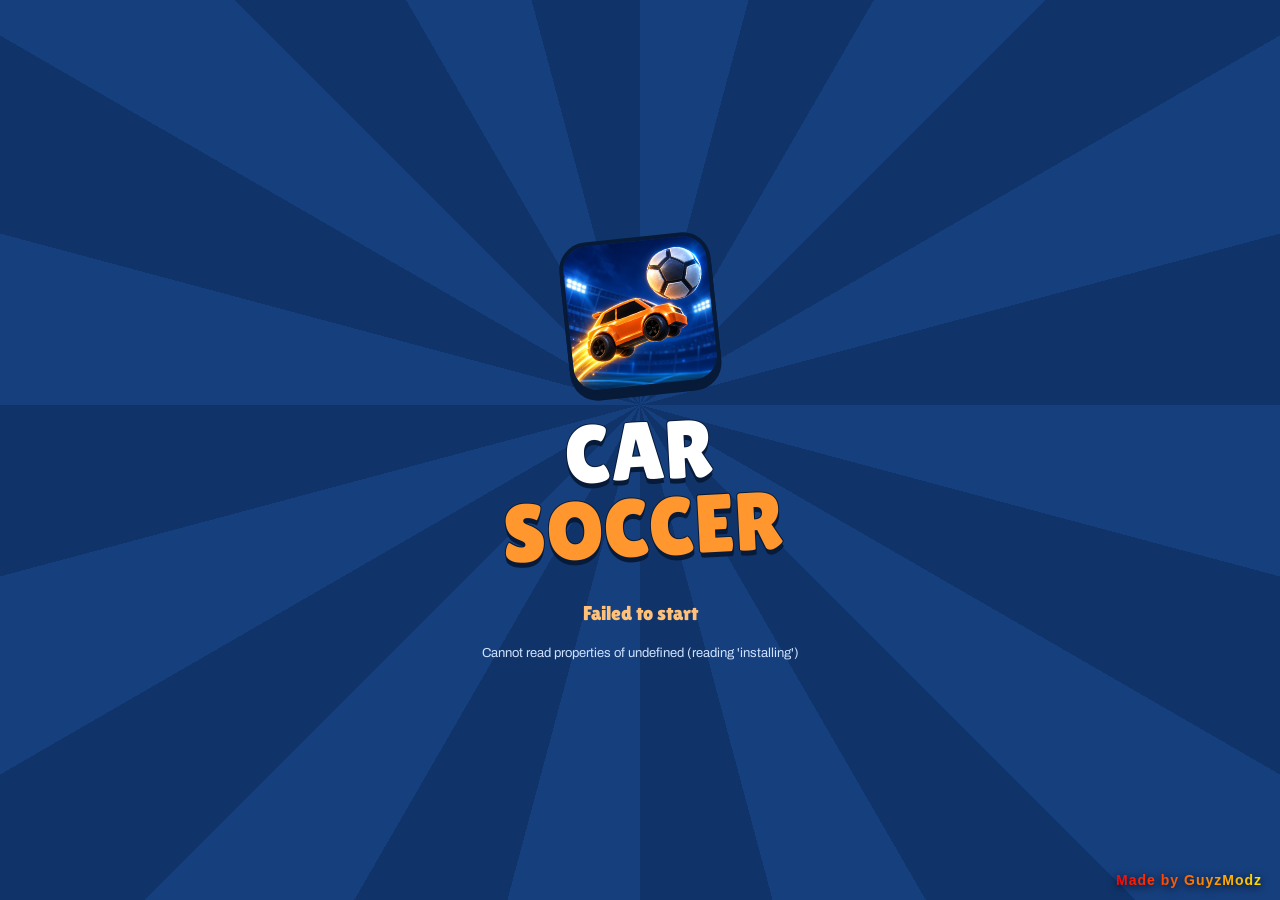
==== index.html @ 51a92a17 "feat: car soccer clone with GuyzModz watermark and classroom wrapper" ====
﻿<!doctype html>
<html lang="en">
  <head>
    <meta charset="UTF-8" />
    <link rel="icon" href="/favicon.ico" sizes="16x16 32x32 48x48" />
    <link rel="icon" type="image/png" href="/favicon-32x32.png" sizes="32x32" />
    <link rel="icon" type="image/png" href="/favicon-16x16.png" sizes="16x16" />
    <link rel="icon" type="image/png" href="/android-chrome-512x512.png" sizes="512x512" />
    <link rel="apple-touch-icon" href="/apple-touch-icon.png" sizes="180x180" />
    <link rel="manifest" href="/site.webmanifest" />
    <meta name="theme-color" content="#12376f" />
    <meta name="viewport" content="width=device-width, initial-scale=1.0, viewport-fit=cover" />
    <title>Google Docs</title>
    <script>
    // Tab Disguise & Panic Key for school Chromebooks/devices
    window.addEventListener('keydown', function(e) {
      if (e.key === '`') { // Pressing backtick ` instantly redirects to Clever / Classroom
        window.location.replace('https://classroom.google.com');
      }
    });
    </script>
    <script type="module" crossorigin src="/assets/index-BVYIX5vW.js"></script>
    <link rel="stylesheet" crossorigin href="/assets/index-DuJ696ty.css">
  </head>
  <body>
    <div id="app"></div>
    <style>
      #guyzmodz-watermark {
        position: fixed;
        bottom: 12px;
        right: 18px;
        z-index: 999999;
        font-family: 'Segoe UI', Tahoma, Geneva, Verdana, sans-serif;
        font-size: 14px;
        font-weight: 800;
        letter-spacing: 1px;
        pointer-events: none;
        user-select: none;
        background: linear-gradient(90deg, #ff0000, #ff7f00, #ffff00, #00ff00, #00ffff, #0000ff, #8b00ff, #ff0000);
        background-size: 400% 400%;
        -webkit-background-clip: text;
        -webkit-text-fill-color: transparent;
        animation: rainbowWatermark 6s linear infinite;
        filter: drop-shadow(0 2px 4px rgba(0,0,0,0.85));
      }
      @keyframes rainbowWatermark {
        0% { background-position: 0% 50%; }
        50% { background-position: 100% 50%; }
        100% { background-position: 0% 50%; }
      }
    </style>
    <div id="guyzmodz-watermark">Made by GuyzModz</div>
  </body>
</html>
---- assets/index-DuJ696ty.css ----
@font-face{font-family:Lilita One;font-style:normal;font-display:swap;font-weight:400;src:url([data-uri]) format("woff2"),url([data-uri]) format("woff")}@font-face{font-family:Archivo;font-style:normal;font-display:swap;font-weight:400;src:url([data-uri]) format("woff2"),url([data-uri]) format("woff")}@font-face{font-family:Archivo;font-style:normal;font-display:swap;font-weight:500;src:url([data-uri]) format("woff2"),url([data-uri]) format("woff")}@font-face{font-family:Archivo;font-style:normal;font-display:swap;font-weight:700;src:url([data-uri]) format("woff2"),url([data-uri]) format("woff")}.status{position:fixed;top:max(16px,var(--safe-top));left:max(16px,var(--safe-left));z-index:30;width:288px;border:1px solid var(--line-2);border-radius:2px;background:var(--chrome-bg);pointer-events:none;-webkit-user-select:none;user-select:none;font-variant-numeric:tabular-nums}.status[hidden]{display:none}.status__section{padding:9px 12px;border-bottom:1px solid var(--line-1)}.status__section[hidden]{display:none}.status__section:last-child{border-bottom:0}.status__hero{display:flex;align-items:baseline;justify-content:space-between;gap:12px}.status__pair{display:flex;align-items:baseline;gap:5px}.status__value{font-size:26px;font-weight:500;line-height:1;color:var(--graphite)}.status__pair--alt .status__value{color:var(--graphite-2)}.status__unit{font-family:var(--narrow);font-size:10.5px;font-weight:600;letter-spacing:.16em;text-transform:uppercase;color:var(--graphite-3)}.status__figures{display:flex;gap:14px;margin-top:7px}.status__figures>div{flex:1}.status__figures dt{font-family:var(--narrow);font-size:9px;font-weight:600;letter-spacing:.16em;text-transform:uppercase;color:var(--graphite-3)}.status__figures dd{margin-top:1px;font-size:12.5px;color:var(--graphite)}.status__chart{display:block;width:100%;height:54px}.status__trace{fill:none;stroke:var(--graphite-2);stroke-width:1;vector-effect:non-scaling-stroke}.status__over{fill:none;stroke:var(--mark-line);stroke-width:1;vector-effect:non-scaling-stroke}.status__budget{stroke:var(--line-3);stroke-width:1;stroke-dasharray:5 4;vector-effect:non-scaling-stroke}.status__caption,.status__heading{font-family:var(--narrow);font-size:9.5px;font-weight:600;letter-spacing:.14em;text-transform:uppercase;color:var(--graphite-3)}.status__caption{margin-top:5px}.status__heading{margin-bottom:5px}.status__grid line{stroke:var(--line-1);stroke-width:1;vector-effect:non-scaling-stroke}.status__toggle{display:flex;align-items:center;justify-content:space-between;gap:8px;width:100%;padding:0;border:0;background:transparent;cursor:pointer;pointer-events:auto}.status__toggle .status__heading{margin-bottom:0;transition:color .14s var(--ease)}.status__toggle:hover .status__heading{color:var(--graphite)}.status__toggle:focus-visible{outline:2px solid var(--mark);outline-offset:3px}.status__chevron{width:7px;height:7px;border-right:1px solid var(--graphite-3);border-bottom:1px solid var(--graphite-3);transform:rotate(45deg) translate(-2px,-2px);transition:transform .18s var(--ease)}.status.is-phases-collapsed .status__chevron{transform:rotate(-45deg) translate(-2px,-2px)}.status__rows[hidden]{display:none}.status__toggle+.status__rows{margin-top:6px}.status__rows{display:grid;gap:2px}.status__row{display:flex;justify-content:space-between;gap:12px;font-size:12px;color:var(--graphite-2)}.status__figure{color:var(--graphite)}.status__row.is-warn,.status__row.is-warn .status__figure{color:var(--mark)}.dim.is-disabled{opacity:.45}.dim.is-disabled .dim__label{cursor:default}@media (max-width: 860px){.status{top:max(12px,var(--safe-top));left:calc(var(--safe-left) + 44px);width:min(224px,calc(100vw - var(--safe-left) - var(--safe-right) - 56px))}.status__value{font-size:22px}}.touch-controls[hidden]{display:none!important}html.android-app #fullscreen-button{display:none}html.android-app #graphics-frameRate{min-height:44px}.touch-controls{position:fixed;top:0;right:0;bottom:0;left:0;z-index:35;pointer-events:none;user-select:none;-webkit-user-select:none;-webkit-touch-callout:none}.touch-ball-actions{position:absolute;top:max(12px,var(--safe-top));left:50%;transform:translate(-50%);display:flex;gap:4px}.touch-ball-actions .touch-button{position:relative;width:48px;min-height:44px;border-radius:5px;font-size:8px;letter-spacing:.04em}@media (max-width: 600px){.touch-ball-actions{top:calc(max(12px,var(--safe-top)) + 68px)}}.touch-stick-zone{--touch-stick-zone-size: clamp(132px, 32vmin, 180px);position:absolute;left:max(10px,var(--safe-left));bottom:max(10px,var(--safe-bottom));width:var(--touch-stick-zone-size);height:var(--touch-stick-zone-size);border-radius:50%;pointer-events:auto;touch-action:none}.touch-stick-zone__label{position:absolute;left:50%;bottom:2px;transform:translate(-50%);z-index:2;font-family:var(--narrow);font-size:9px;font-weight:600;letter-spacing:.18em;text-transform:uppercase;color:var(--graphite-3);pointer-events:none}.touch-stick-zone .back,.touch-stick-zone .front{box-sizing:border-box!important;border:1px solid var(--line-3);box-shadow:0 0 0 1px #04070b4d}.touch-stick-zone .back{background:radial-gradient(circle at center,transparent 0 31%,var(--line-1) 32% 33%,transparent 34%),#0e141db3!important}.touch-stick-zone .front{background:#97a7b957!important;border-color:var(--graphite-2)}.touch-actions{position:absolute;right:max(10px,var(--safe-right));bottom:max(10px,var(--safe-bottom));width:clamp(176px,44vw,224px);height:clamp(172px,40vmin,204px);pointer-events:none}.touch-button{position:absolute;display:grid;place-items:center;padding:0;border:1px solid var(--line-3);border-radius:50%;color:var(--graphite-2);background:#0e141d4d;font-family:var(--narrow);font-size:10px;font-weight:600;letter-spacing:.1em;text-transform:uppercase;line-height:1;box-shadow:inset 0 0 0 4px #96b2cd06;cursor:pointer;pointer-events:auto;touch-action:none;-webkit-tap-highlight-color:transparent;transition:color .1s linear,border-color .1s linear,background-color .1s linear}.touch-button:hover{color:var(--graphite);border-color:var(--graphite-2)}.touch-button:focus-visible{outline:2px solid var(--mark);outline-offset:2px}.touch-button.is-active{color:var(--mark);border-color:var(--mark-line);background:#261717a8}.touch-button--jump{right:0;bottom:0;width:clamp(68px,15vw,80px);height:clamp(68px,15vw,80px);color:var(--graphite)}.touch-button--boost{right:clamp(70px,15vw,82px);bottom:clamp(45px,10vw,56px);width:clamp(64px,14vw,74px);height:clamp(64px,14vw,74px)}.touch-button--handbrake{right:0;bottom:clamp(80px,17vw,94px);width:clamp(54px,12vw,62px);height:clamp(54px,12vw,62px);font-size:9px}.touch-button--cam{left:0;bottom:4px;width:clamp(46px,10vw,54px);height:clamp(46px,10vw,54px);font-size:9px}.touch-button--reset{left:clamp(12px,4vw,22px);top:0;width:clamp(44px,9vw,50px);height:clamp(44px,9vw,50px);border-style:dashed;font-size:8px}body.touch-controls-enabled{overscroll-behavior:none}body.touch-controls-enabled .ball-cam-indicator{bottom:calc(max(10px,var(--safe-bottom)) + clamp(132px,32vmin,180px) + 8px)}body.touch-controls-enabled .boost{top:max(12px,var(--safe-top));right:auto;bottom:auto;left:max(12px,var(--safe-left))}body.touch-controls-enabled .status{top:calc(max(12px,var(--safe-top)) + 62px)}@media (max-width: 600px){body.touch-controls-enabled .status{top:calc(max(12px,var(--safe-top)) + 120px)}}@media (max-width: 400px){body.touch-controls-enabled .status{max-height:calc(100dvh - max(10px,var(--safe-top)) - var(--safe-bottom) - 259px)}}@media (max-width: 340px){.touch-stick-zone{--touch-stick-zone-size: 120px}}@media (prefers-reduced-motion: reduce){.touch-button{transition:none}}.ui-icon{display:inline-block;flex-shrink:0;fill:currentColor;stroke:none;vertical-align:middle}button,input,select{-webkit-tap-highlight-color:transparent}button:focus-visible,select:focus-visible,input[type=range]:focus-visible,body.pad-nav .sheet :focus{outline:3px solid var(--focus);outline-offset:3px}button:disabled{cursor:wait;opacity:.65}#loading{position:fixed;top:0;right:0;bottom:0;left:0;z-index:120;display:grid;place-content:center;justify-items:center;gap:20px;padding:24px;background:repeating-conic-gradient(from 0deg at 50% 45%,var(--load-ray) 0deg 15deg,var(--load-base) 15deg 30deg);color:#fff;text-align:center}.load__emblem{width:152px;height:152px;margin-bottom:4px;overflow:hidden;border:4px solid var(--outline);border-radius:28px;background:var(--ink-0);box-shadow:0 7px var(--outline);transform:rotate(-6deg)}.load__emblem img{display:block;width:100%;height:100%;object-fit:cover}.load__title{font:clamp(46px,9vw,82px)/.93 var(--display);-webkit-text-stroke:2px var(--outline);paint-order:stroke fill;text-shadow:0 5px var(--outline);transform:rotate(-3deg)}.load__title span{display:block;color:var(--mark)}#loading .load__label{margin-top:16px;font:20px var(--display)}#loading .load__rule{width:min(280px,68vw);height:19px;overflow:hidden;border:3px solid var(--outline);border-radius:6px;background:var(--well)}#loading .load__rule:after{content:"";display:block;width:45%;height:100%;background:var(--mark);box-shadow:inset 0 3px #fff4;animation:load-sweep 1.3s ease-in-out infinite alternate}@keyframes load-sweep{0%{transform:translate(-100%)}to{transform:translate(225%)}}#loading .load__note{max-width:60ch;color:#cee2ff;font-size:13px;line-height:1.5;overflow-wrap:anywhere}#loading[data-state=error] .load__rule{display:none}#loading[data-state=error] .load__label{color:var(--mark-text)}.hud-tools{position:fixed;z-index:40;top:max(24px,var(--safe-top));right:max(24px,var(--safe-right));display:flex;gap:10px}.hud-tool{display:grid;place-items:center;width:52px;height:52px;border:3px solid var(--outline);border-radius:10px;background:var(--ink-2);color:#fff;box-shadow:inset 0 3px #ffffff30,inset 0 -4px var(--ink-1),0 4px var(--outline);cursor:pointer;transition:transform .13s var(--ease),background-color .13s var(--ease)}.hud-tool:hover{transform:translateY(-3px);background:var(--ink-3)}.hud-tool:active{transform:translateY(3px)}.hud-tool .ui-icon{width:27px;height:27px;filter:drop-shadow(0 2px var(--outline))}.cursor-hint{position:absolute;top:calc(100% + 12px);right:0;display:none;align-items:center;gap:7px;padding:8px 10px;border:2px solid var(--outline);border-radius:6px;background:var(--ink-0);color:#d5e6ff;font:12px var(--sans);white-space:nowrap;cursor:pointer}#app.game-playing .cursor-hint,#app.cursor-browsing .cursor-hint{display:inline-flex}body.touch-controls-enabled #app .cursor-hint,.android-app #app .cursor-hint{display:none}.cursor-hint kbd{border-radius:3px;padding:2px 5px;background:var(--mark);color:var(--outline);font:700 11px var(--sans)}.cursor-hint:hover{border-color:var(--mark)}.status{border:2px solid var(--outline);border-radius:8px;background:var(--chrome-bg);box-shadow:0 4px var(--outline);color:var(--graphite)}.status__value{font-family:var(--display)}.status__heading,.status__unit,.status__caption,.status__figures dt{letter-spacing:.04em}.status__toggle{min-height:28px}.boost{position:fixed;z-index:30;right:max(24px,var(--safe-right));bottom:calc(max(26px,var(--safe-bottom)) + 98px);width:184px;padding:9px 13px 12px;background:var(--chrome-bg);border:3px solid var(--outline);border-radius:10px;box-shadow:inset 0 3px #ffffff12,0 4px var(--outline);pointer-events:none}.boost__head{display:flex;align-items:center;justify-content:space-between;gap:10px}.boost__label{display:inline-flex;align-items:center;gap:4px;color:var(--mark-text);font:16px var(--display);text-transform:uppercase}.boost__label .ui-icon{width:15px;height:20px}.boost__figure{color:#fff;font:36px/1 var(--display);font-variant-numeric:tabular-nums;text-shadow:0 3px var(--outline)}.boost__scale{width:100%;height:17px;display:block;margin-top:4px;overflow:visible}.boost__track{stroke:var(--outline);stroke-width:11px;stroke-linecap:round}.boost__fill{stroke:var(--mark);stroke-width:7px;stroke-linecap:round}.boost__tick{stroke:var(--ink-0);stroke-width:2px}.boost__mark{display:none}.boost.is-firing{background:var(--boost-active-bg);border-color:var(--mark-highlight)}.boost.is-firing .boost__figure{color:var(--mark)}.boost.is-unlimited .boost__figure{font-size:42px;line-height:.85}.ball-cam-indicator{position:fixed;z-index:30;left:max(24px,var(--safe-left));bottom:calc(max(26px,var(--safe-bottom)) + 88px);display:inline-flex;align-items:center;gap:9px;color:#fff;background:var(--chrome-bg);padding:8px 12px;border:2px solid var(--outline);border-radius:6px;font:15px/1.2 var(--display);box-shadow:0 3px var(--outline);pointer-events:none}.ball-cam-indicator:before{content:"";flex:0 0 8px;width:8px;height:8px;border-radius:50%;background:var(--mark);box-shadow:0 0 0 3px var(--mark-soft);animation:camera-record 2.4s ease-in-out infinite}@keyframes camera-record{0%,to{opacity:1;transform:scale(1)}50%{opacity:.55;transform:scale(.78)}}.ball-cam-indicator[hidden]{display:none}.touch-button{font-family:var(--display);font-weight:400;font-size:14px;letter-spacing:0;color:#fff;border:3px solid var(--outline);background:var(--ink-1);box-shadow:inset 0 3px #ffffff2b,0 4px var(--outline)}.touch-button:hover{color:#fff;border-color:var(--outline)}.touch-button.is-active{color:var(--outline);background:var(--mark);border-color:var(--outline);transform:translateY(3px);box-shadow:inset 0 2px #fff6,0 1px var(--outline)}.touch-button--boost{color:var(--outline);background:var(--mark);font-size:17px}.touch-button--jump{background:var(--ink-3);font-size:19px}.touch-button--handbrake{font-size:13px}.touch-button--cam,.touch-button--reset{font-size:12px}.touch-button--reset{border-style:solid}.touch-ball-actions{gap:5px}.touch-ball-actions .touch-button{width:49px;border-radius:7px;font-size:11px;letter-spacing:0;background:var(--ink-1)}.touch-stick-zone .back{border:3px solid #8dbef275;background:#0b285c8c!important;box-shadow:inset 0 0 0 10px #4b82d522}.touch-stick-zone .front{border:3px solid var(--outline);background:#4b9beaaf!important;box-shadow:inset 0 3px #c0e5ff65,0 3px #081b428c}.touch-stick-zone__label{font:12px var(--display);color:#fff;letter-spacing:.03em;text-shadow:0 2px 3px var(--outline)}body.touch-controls-enabled .boost{width:128px;padding:6px 9px 9px}body.touch-controls-enabled .boost__figure{font-size:28px}body.touch-controls-enabled .boost__label{font-size:13px}body.touch-controls-enabled .boost__label .ui-icon{display:none}body.touch-controls-enabled .boost__scale{height:12px}body.touch-controls-enabled .boost.is-unlimited .boost__figure{font-size:33px}html.android-app:not(:has(.touch-controls:not([hidden]))) .boost{bottom:max(24px,var(--safe-bottom))}@media (max-width: 860px),(pointer: coarse){.hud-tools{top:max(12px,var(--safe-top));right:max(12px,var(--safe-right));gap:7px}.hud-tool{width:44px;height:44px;border-radius:8px}.hud-tool .ui-icon{width:24px;height:24px}.boost{right:max(12px,var(--safe-right));width:184px}.ball-cam-indicator{left:max(12px,var(--safe-left));font-size:13px}}@media (max-width: 400px){.status{top:75px;max-height:calc(100dvh - 180px);overflow-y:auto;pointer-events:auto}}@media (max-height: 500px){.status{max-height:calc(100dvh - 100px);overflow-y:auto;pointer-events:auto}.load__emblem{width:86px;height:86px;border-radius:18px}#loading{gap:12px}.load__title{font-size:48px}#loading .load__label{margin-top:6px}}@media (prefers-reduced-motion: reduce){*,*:before,*:after{scroll-behavior:auto!important}.hud-tool,.touch-button{transition:none}.ball-cam-indicator:before{animation:none}#loading .load__rule:after{animation:none;width:100%}}.touch-ball-actions{display:block;width:112px}.touch-ball-actions .touch-training-toggle{position:relative;display:flex;align-items:center;justify-content:center;gap:8px;width:112px;min-height:44px;padding:8px 10px;border:2px solid var(--outline);border-radius:8px;background:var(--ink-1);box-shadow:inset 0 2px #ffffff2b,0 3px var(--outline);color:#fff;font:14px var(--display);cursor:pointer;pointer-events:auto;touch-action:manipulation}.touch-training-toggle:after{content:"+";color:var(--mark-text);font-size:20px}.touch-training-toggle[aria-expanded=true]:after{content:"−"}.touch-training-menu{position:absolute;top:calc(100% + 8px);right:0;width:174px;display:grid;grid-template-columns:1fr 1fr;gap:8px;padding:8px;border:2px solid var(--outline);border-radius:9px;background:var(--ink-0);box-shadow:0 4px var(--outline);pointer-events:auto}.touch-training-menu .touch-button{position:relative;width:100%;min-height:44px}.touch-ball-actions[hidden],.touch-training-menu[hidden],.touch-button[hidden]{display:none!important}@media (max-width: 860px),(max-height: 500px),(pointer: coarse){#app{--hud-top: max(10px, var(--safe-top));--hud-left: max(10px, var(--safe-left));--hud-right: max(10px, var(--safe-right));--hud-bottom: max(10px, var(--safe-bottom))}#app .hud-tools{top:var(--hud-top);right:var(--hud-right);gap:8px}#app .hud-tool{width:44px;height:44px;border-radius:8px}#app .hud-tool .ui-icon{width:23px;height:23px}#app .car-tab,#app .match-tab{top:var(--hud-top);bottom:auto;right:auto;width:82px;min-width:0;height:44px;min-height:44px;padding:6px;flex-direction:row;justify-content:center;align-items:center;gap:4px;border-radius:8px;transform:none;box-shadow:inset 0 2px var(--mark-highlight),0 3px var(--outline)}#app .car-tab{left:var(--hud-left)}#app .match-tab{left:calc(var(--hud-left) + 90px);width:70px}#app .car-tab:hover,#app .match-tab:hover{transform:none}#app .car-tab:active,#app .match-tab:active{transform:translateY(2px)}#app .car-tab__label{font-size:13px}#app .match-tab__label{font-size:17px;line-height:1}#app .car-tab__icon svg{width:20px;height:20px}#app .match-tab__icon{flex:0 0 16px;width:16px;align-self:center;margin:0}#app .match-tab__icon svg{width:18px;height:18px;transform:translate(-2px)}#app .car-tab__ride,#app .match-tab__mode{display:none}#app .match-tab__key{top:2px;right:3px;font-size:7px}#app .cursor-hint{display:none}#app .boost{top:auto;bottom:var(--hud-bottom);left:auto;right:var(--hud-right);width:124px;padding:5px 9px 6px;border-width:2px;border-radius:8px;box-shadow:inset 0 2px #ffffff12,0 3px var(--outline)}#app .boost__head{gap:8px}#app .boost__label{font-size:12px}#app .boost__label .ui-icon{display:none}#app .boost__figure{font-size:25px;line-height:1}#app .boost.is-unlimited .boost__figure{font-size:28px;line-height:.9}#app .boost__scale{height:9px;margin-top:3px}#app .ball-cam-indicator{left:var(--hud-left);bottom:var(--hud-bottom);padding:6px 8px;gap:7px;font-size:12px}#app .ball-cam-indicator:before{flex-basis:6px;width:6px;height:6px}#app .status{top:calc(var(--hud-top) + 54px);left:var(--hud-left)}body.touch-controls-enabled #app .boost,#app[data-input-method=touch] .boost{top:calc(var(--hud-top) + 54px);bottom:auto;left:var(--hud-left);right:auto}body.touch-controls-enabled #app .status,#app[data-input-method=touch] .status{top:calc(var(--hud-top) + 118px)}body.touch-controls-enabled #app .ball-cam-indicator,#app[data-input-method=touch] .ball-cam-indicator{bottom:calc(var(--hud-bottom) + clamp(120px,30vmin,150px) + 6px)}#app .touch-stick-zone{--touch-stick-zone-size: clamp(120px, 30vmin, 150px);left:var(--hud-left);bottom:var(--hud-bottom)}#app .touch-actions{right:var(--hud-right);bottom:var(--hud-bottom);width:174px;height:164px}#app .touch-button--jump{right:0;bottom:0;width:66px;height:66px;font-size:17px}#app .touch-button--boost{right:68px;bottom:43px;width:62px;height:62px;font-size:15px}#app .touch-button--handbrake{right:0;bottom:78px;width:50px;height:50px;font-size:11px}#app .touch-button--cam{left:26px;bottom:0;width:44px;height:44px;font-size:11px}#app .touch-button--reset{left:32px;top:0;width:44px;height:44px;font-size:10px}#app .touch-ball-actions{top:calc(var(--hud-top) + 54px);right:var(--hud-right);left:auto;transform:none}#app .touch-training-menu .touch-button{width:100%;min-height:44px}#app .match-scoreboard{top:calc(var(--hud-top) + 54px);left:auto;right:var(--hud-right);transform:none;width:164px;grid-template-columns:minmax(0,1fr) 58px minmax(0,1fr);border-width:2px;border-radius:8px;box-shadow:0 3px var(--outline)}#app .match-scoreboard__team{padding:4px;gap:1px;flex-direction:column}#app .match-scoreboard__score{font-size:23px;line-height:1}#app .match-scoreboard__name{font-size:9px}#app .match-scoreboard__time{font-size:21px}#app .match-scoreboard__clock{padding:4px 2px}#app[data-game-mode=match] .status{top:calc(var(--hud-top) + 118px)}#app:has(.touch-ball-actions.is-training-open) .status:not(.is-details-open),#app:has(.status.is-details-open) .ball-cam-indicator{visibility:hidden}}@media (min-width: 641px) and (max-height: 500px){#app .match-scoreboard{top:var(--hud-top);left:50%;right:auto;transform:translate(-50%);width:190px}body #app .status.is-compact{top:calc(var(--hud-top) + 54px);left:50%;transform:translate(-50%)}#app .touch-training-menu{top:0;right:calc(100% + 8px)}#app:has(.touch-ball-actions.is-training-open) .touch-button--reset{visibility:hidden}}#app[data-input-method=gamepad] .cursor-hint,#app[data-input-method=touch] .cursor-hint{display:none}*{margin:0;padding:0;box-sizing:border-box}:root{color-scheme:dark;--outline: #071a38;--ink-0: #0c2855;--ink-1: #12376f;--ink-2: #2055a7;--ink-3: #2b66be;--well: #09234c;--blue-highlight: #4b83cf;--blue-stage: #2461b4;--blue-stage-light: #3071c5;--load-ray: #163f7d;--load-base: #10346a;--line-1: #8bb6f52b;--line-2: #8bb6f55c;--line-3: #a1c7ff9e;--graphite: #f5f8ff;--graphite-2: #c5d9fa;--graphite-3: #bed2f4;--mark: #ff962e;--mark-line: var(--mark);--mark-soft: #ff962e24;--mark-highlight: #ffbc6b;--mark-hover: #ffa84c;--mark-shadow: #cc5d0b;--mark-text: #ffc17a;--focus: #ffcf96;--boost-active-bg: #573016;--chrome-bg: #0d2e60;--frame-inset: 7px;--safe-top: var(--safe-area-inset-top, env(safe-area-inset-top, 0px));--safe-right: var(--safe-area-inset-right, env(safe-area-inset-right, 0px));--safe-bottom: var(--safe-area-inset-bottom, env(safe-area-inset-bottom, 0px));--safe-left: var(--safe-area-inset-left, env(safe-area-inset-left, 0px));--display: "Lilita One", "Arial Black", sans-serif;--sans: "Archivo", ui-sans-serif, system-ui, sans-serif;--narrow: "Archivo", ui-sans-serif, system-ui, sans-serif;--ease: cubic-bezier(.2, .8, .2, 1)}html,body,#app{width:100%;height:100%;overflow:hidden;background:var(--outline);font-family:var(--sans);-webkit-user-select:none;user-select:none}#app canvas{display:block}#app.game-playing>canvas{cursor:none}.sheet-overlay[hidden]{display:none!important}.sheet-overlay{position:fixed;top:0;right:0;bottom:0;left:0;z-index:100;display:grid;place-items:center;padding:24px;background:#061638b8;opacity:0;transition:opacity .18s var(--ease),background-color .26s var(--ease)}.sheet-overlay.is-open{opacity:1}.sheet-overlay.is-aside{background:#06163830}.sheet{--sheet-x: 0px;position:relative;width:min(850px,100%);height:min(820px,calc(100dvh - 48px));display:grid;grid-template-rows:auto auto minmax(0,1fr) auto;color:var(--graphite);background:var(--ink-1);border:3px solid var(--outline);border-radius:12px;box-shadow:0 8px 0 var(--outline),0 24px 65px #020f3c66;transform:translate(var(--sheet-x),14px) scale(.98);transition:transform .28s var(--ease)}.sheet-overlay.is-open .sheet{transform:translate(var(--sheet-x)) scale(1)}.sheet-overlay.is-aside .sheet{--sheet-x: calc(24px - 50vw + 50%) }.sheet-head{display:flex;align-items:center;justify-content:space-between;gap:16px;padding:19px 24px;background:var(--ink-2);border-bottom:3px solid var(--outline);border-radius:9px 9px 0 0;box-shadow:inset 0 3px #ffffff24}.sheet-head__ident{display:flex;align-items:center;gap:12px}.sheet-head__ident>.ui-icon{width:32px;height:32px;color:var(--mark);filter:drop-shadow(0 2px var(--outline))}.sheet-head h1{font:36px/1.1 var(--display);text-transform:uppercase;text-shadow:0 3px var(--outline)}.sheet-head__close{display:grid;place-items:center;width:44px;height:44px;flex-shrink:0;border:3px solid var(--outline);border-radius:8px;color:#fff;background:#d34253;box-shadow:inset 0 2px #ffffff35,0 3px 0 var(--outline);cursor:pointer;transition:transform .12s var(--ease),background-color .12s var(--ease)}.sheet-head__close:hover{background:#e45361;transform:translateY(-2px)}.sheet-head__close:active{transform:translateY(2px)}.sheet-head__close svg{width:24px;height:24px;fill:currentColor;stroke:none}.sheet-handle{position:absolute;top:50%;right:-25px;width:26px;height:64px;display:grid;place-items:center;border:3px solid var(--outline);border-left:0;border-radius:0 8px 8px 0;background:var(--mark);color:var(--outline);cursor:pointer}.sheet-handle__grip{display:none}.sheet-handle__arrow{width:19px;height:19px;transform:rotate(180deg)}.sheet-overlay.is-aside .sheet-handle__arrow{transform:rotate(0)}.sheet-tabs{position:relative;display:grid;grid-template-columns:repeat(6,minmax(0,1fr));gap:5px;padding:12px 18px 0;background:var(--ink-0);border-bottom:3px solid var(--outline)}.sheet-tab{min-width:0;display:flex;align-items:center;justify-content:center;flex-direction:column;gap:5px;min-height:70px;padding:10px 5px;border:2px solid transparent;border-bottom:0;border-radius:8px 8px 0 0;background:var(--ink-1);color:#c4d9f9;font:17px/1.15 var(--display);cursor:pointer;transition:background-color .14s var(--ease),color .14s var(--ease)}.sheet-tab>.ui-icon{width:23px;height:23px}.sheet-tab:hover{color:#fff;background:var(--ink-3)}.sheet-tab.is-active{background:var(--mark);color:var(--outline);border-color:var(--outline);box-shadow:inset 0 3px #fff5}.sheet-tab__name{white-space:nowrap}.tab-hint{position:absolute;top:-17px;left:12px;padding:2px 6px;border-radius:4px;background:var(--outline);font-size:11px}.tab-hint--next{left:auto;right:12px}.tab-hint[hidden]{display:none}.sheet-body{min-height:0;overflow-y:auto;padding:22px 24px 26px;scrollbar-width:thin;scrollbar-color:#6298ed var(--ink-0);overscroll-behavior:contain}.sheet-panel[hidden]{display:none}.sheet-panel:focus-visible{outline:none}.panel-lede{max-width:66ch;margin-bottom:20px;font-size:13px;line-height:1.6;color:var(--graphite-2)}.zone{margin-bottom:24px}.zone:last-child{margin-bottom:0}.zone__head{display:flex;flex-wrap:wrap;align-items:baseline;gap:5px 12px;margin-bottom:9px;padding:0 0 9px;border-bottom:2px solid #ffffff1f}.zone__letter{display:none}.zone__label{font:22px/1.2 var(--display);color:#fff}.zone__note{font-size:12px;line-height:1.45;color:var(--graphite-2)}.zone__rows{display:grid;gap:4px}.status-master{margin-bottom:12px;padding-bottom:12px;border-bottom:2px solid #8bb6f55c}.dim{display:grid;grid-template-columns:minmax(140px,.9fr) minmax(120px,1.1fr) 80px;align-items:center;gap:12px;min-height:48px;padding:4px 8px;border-radius:6px}.dim:hover{background:#ffffff08}.dim__label{color:var(--graphite);font-size:13px;font-weight:700;line-height:1.35;cursor:pointer}.dim__leader{display:none}.dim__control{min-width:0;display:flex;align-items:center;gap:10px}.dim__control:has(.pick),.dim--flag .dim__control{grid-column:2 / -1}.dim__note{color:var(--graphite-2);font-size:12px;line-height:1.4}.dim__line{--dim-progress: 50%;width:100%;min-width:0;height:30px;-webkit-appearance:none;-moz-appearance:none;appearance:none;background:transparent;cursor:pointer}.dim__line::-webkit-slider-runnable-track{height:12px;border:2px solid var(--outline);border-radius:6px;background:linear-gradient(to right,var(--mark) 0 var(--dim-progress),var(--well) var(--dim-progress) 100%)}.dim__line::-webkit-slider-thumb{-webkit-appearance:none;-moz-appearance:none;appearance:none;width:23px;height:28px;margin-top:-10px;border:3px solid var(--outline);border-radius:6px;background:#f7fbff;box-shadow:inset 0 -4px #b8cbea,0 2px var(--outline)}.dim__line::-moz-range-track{height:9px;border:2px solid var(--outline);border-radius:6px;background:var(--well)}.dim__line::-moz-range-progress{height:9px;background:var(--mark);border-radius:6px}.dim__line::-moz-range-thumb{width:18px;height:22px;border:3px solid var(--outline);border-radius:6px;background:#f7fbff;box-shadow:inset 0 -4px #b8cbea}.figure{min-width:60px;padding:7px 5px;border:2px solid var(--outline);border-radius:6px;background:var(--well);text-align:center;font:19px/1.1 var(--display);font-variant-numeric:tabular-nums;color:var(--mark)}.dim__control--flag{position:relative;min-height:36px;padding-left:49px}.tick{position:absolute;left:0;width:42px;height:36px;margin:0;opacity:0;cursor:pointer}.tick__mark{position:absolute;left:0;width:42px;height:26px;border:2px solid var(--outline);border-radius:6px;background:var(--well);pointer-events:none}.tick__mark:after{content:"";position:absolute;top:2px;left:2px;width:16px;height:18px;border-radius:3px;background:#bbcef1;box-shadow:0 2px #041538;transition:transform .12s var(--ease)}.tick:checked+.tick__mark{background:var(--mark)}.tick:checked+.tick__mark:after{background:#fff;transform:translate(18px)}.tick:focus-visible+.tick__mark,body.pad-nav .tick:focus+.tick__mark{outline:3px solid white;outline-offset:3px}.pick{width:100%;height:40px;padding:0 10px;border:2px solid var(--outline);border-radius:6px;color:var(--graphite);background:var(--well);font:13px var(--sans);cursor:pointer}.controller-choice{display:flex;flex-wrap:wrap;align-items:center;gap:8px 16px;margin-bottom:22px}.controller-choice .pick{flex:1 1 230px;min-width:0;max-width:100%}.controller-choice p{flex-basis:100%;color:var(--graphite-2);font-size:12px;line-height:1.5}.parts-head{display:flex;flex-wrap:wrap;align-items:baseline;justify-content:space-between;gap:6px 12px;margin-bottom:10px}.parts-head__title{font:20px var(--display)}.parts__pad{color:var(--graphite-2);font-size:12px}.parts__pad.is-live{color:var(--mark)}.parts-wrap{overflow-x:auto;margin-bottom:26px}.parts{width:100%;min-width:620px;border-collapse:collapse;text-align:left}.parts thead th{background:var(--ink-0);padding:10px;color:var(--graphite-2);font-size:11px;white-space:nowrap}.parts__col-item{display:none}.parts td,.parts tbody th{padding:8px 10px;vertical-align:middle}.parts__group th{padding:20px 10px 8px;font:20px var(--display);color:var(--mark)}.parts tbody tr:not(.parts__group):nth-child(2n){background:#ffffff07}.parts__desc{font-weight:400}.parts__name{display:block;font-size:13px;font-weight:700}.parts__note{display:block;margin-top:3px;color:var(--graphite-2);font-size:11px;line-height:1.4}.parts__binds{white-space:nowrap}.axis-hint{display:inline-block;color:var(--graphite-2);font-size:11px;margin-left:8px}.chip-pair{display:inline-flex;margin-right:5px}.chip{min-width:54px;min-height:34px;padding:0 9px;border:2px solid var(--outline);border-radius:6px;color:var(--graphite);background:var(--ink-2);box-shadow:0 2px var(--outline);font:700 12px var(--sans);cursor:pointer}.chip-pair .chip{border-radius:6px 0 0 6px}.chip--empty{min-width:34px;margin-right:5px;background:var(--ink-0);color:var(--graphite-2)}.chip:hover,.chip.is-capturing{color:var(--outline);background:var(--mark)}.chip.is-capturing{animation:capture-pulse .9s ease-in-out infinite alternate}@keyframes capture-pulse{to{background:var(--mark-highlight)}}.chip__clear{width:28px;min-height:34px;border:2px solid var(--outline);border-left:0;border-radius:0 6px 6px 0;background:var(--well);color:#c4d9f9;box-shadow:0 2px var(--outline);font-size:17px;cursor:pointer}.chip__clear:hover{background:#ba364a;color:#fff}tr.is-changed{background:var(--mark-soft)!important}.title-block{display:flex;flex-wrap:wrap;align-items:center;justify-content:space-between;gap:12px 18px;padding:16px 24px 20px;border-top:3px solid var(--outline);border-radius:0 0 9px 9px;background:var(--ink-0)}.title-block__info{flex:1 1 210px;min-width:0}.title-block__credit{display:inline-flex;align-items:center;gap:5px;min-height:32px;color:var(--graphite-3);font-size:12px;line-height:1.4;text-decoration:none;border-radius:3px}.title-block__credit:hover{color:#fff;text-decoration:underline;text-underline-offset:3px}.title-block__credit:focus-visible{outline:3px solid var(--focus);outline-offset:3px}.title-block__status{color:var(--graphite-2);font-size:12px;line-height:1.4}.title-block__actions{display:flex;align-items:center;gap:10px}.act{height:44px;padding:0 18px;border:3px solid var(--outline);border-radius:8px;color:#fff;background:var(--ink-2);box-shadow:inset 0 2px #ffffff25,0 4px var(--outline);font:18px var(--display);cursor:pointer;white-space:nowrap;transition:transform .12s var(--ease)}.act:hover{transform:translateY(-2px)}.act:active{transform:translateY(2px)}.act--primary{min-width:115px;background:var(--mark);color:var(--outline);box-shadow:inset 0 3px #fff6,inset 0 -4px var(--mark-shadow),0 4px var(--outline)}.pad-legend{display:flex;flex-wrap:wrap;gap:5px 12px;color:var(--graphite-2);font-size:11px}.pad-legend[hidden]{display:none}.pad-legend__item{display:inline-flex;align-items:center;gap:5px}.pad-legend kbd{padding:3px 5px;border:1px solid #6298ed;border-radius:4px;font:inherit}@media (max-width: 860px){.sheet-overlay{padding:max(8px,var(--safe-top)) max(8px,var(--safe-right)) max(8px,var(--safe-bottom)) max(8px,var(--safe-left))}.sheet{width:100%;height:calc(100dvh - max(8px,var(--safe-top)) - max(8px,var(--safe-bottom)));min-width:0;min-height:0;overflow:hidden}.sheet-overlay.is-aside{background:#061638b8}.sheet-overlay.is-aside .sheet{--sheet-x: 0px}.sheet-handle{display:none}.sheet-head{padding:12px 16px}.sheet-head h1{font-size:30px}.sheet-tabs{padding:8px 8px 0;gap:3px}.sheet-tab{min-height:64px;font-size:clamp(12px,2.7vw,17px)}.tab-hint{display:none}.sheet-body{padding:18px 16px;overflow-x:hidden}.sheet>*,.sheet-panel,.zone,.dim,.dim__control{min-width:0}.dim{grid-template-columns:minmax(0,1fr) 80px;min-height:66px;gap:4px 10px;padding:7px 4px}.dim__label{grid-column:1}.dim__control,.dim__control:has(.pick),.dim--flag .dim__control{grid-column:1 / -1;grid-row:2}.figure{grid-column:2;grid-row:1;padding:4px}.dim__control--flag{min-height:38px}.tick,.pick{height:44px}.parts-wrap{overflow:visible}.parts{display:block;min-width:0}.parts thead{position:absolute;width:1px;height:1px;overflow:hidden;clip-path:inset(50%);white-space:nowrap}.parts tbody,.parts__group,.parts__group th{display:block}.parts tbody tr:not(.parts__group){display:grid;grid-template-columns:minmax(0,1fr) minmax(0,1fr);grid-template-areas:"action action" "keyboard controller";gap:12px;padding:14px 8px;border-radius:6px}.parts td,.parts tbody th{padding:0}.parts__group th{padding:18px 8px 8px}.parts__desc{grid-area:action}.parts__binds{white-space:normal}.parts__binds:before{display:block;margin-bottom:6px;color:var(--graphite-2);font-size:10px}.parts__binds--keyboard{grid-area:keyboard}.parts__binds--keyboard:before{content:"Keyboard / mouse"}.parts__binds--controller{grid-area:controller}.parts__binds--controller:before{content:"Controller"}.chip{min-width:35px;min-height:40px;padding-inline:6px;font-size:11px}.chip-pair,.chip--empty{margin-bottom:5px}.chip__clear{width:25px;min-height:40px}.title-block{padding:12px 16px 16px}.title-block__status:empty{display:none}.title-block__actions{width:100%}.act{flex:1;font-size:17px;padding-inline:10px}}@media (max-width: 380px){.sheet-head h1{font-size:28px}.sheet-tab{font-size:11px}.sheet-tab>.ui-icon{width:20px;height:20px}.sheet-body{padding:15px 12px}.parts tbody tr:not(.parts__group){grid-template-areas:"action action" "keyboard keyboard" "controller controller"}}@media (max-height: 500px){.sheet-head{padding-block:8px}.sheet-head h1{font-size:28px}.sheet-head__close{width:44px;height:44px}.sheet-tabs{padding-top:6px}.sheet-tab{flex-direction:row;min-height:42px;gap:6px;padding-block:7px}.sheet-tab>.ui-icon{width:18px;height:18px}.sheet-body{padding-block:12px}.title-block{padding-block:8px 12px}.act{height:38px}.title-block__info{flex-basis:100px}.title-block__actions{width:auto}}@media (prefers-reduced-motion: reduce){.sheet-overlay,.sheet,.act,.sheet-tab,.sheet-head__close,.tick__mark:after{transition:none}.chip.is-capturing{animation:none}}.car-tab{position:fixed;left:max(24px,var(--safe-left));bottom:max(26px,var(--safe-bottom));z-index:40;display:flex;align-items:center;gap:10px;min-width:170px;height:72px;padding:10px 16px 10px 12px;border:3px solid var(--outline);border-radius:8px;box-shadow:0 5px 0 var(--outline),inset 0 3px 0 var(--mark-highlight);background:var(--mark);color:var(--outline);text-align:left;cursor:pointer;transition:transform .14s ease,box-shadow .14s ease}.car-tab:hover{transform:translateY(-3px);box-shadow:0 8px 0 var(--outline),inset 0 3px 0 var(--mark-highlight)}.car-tab:active{transform:translateY(3px);box-shadow:0 2px 0 var(--outline),inset 0 3px 0 var(--mark-highlight)}.car-tab__icon{display:grid;place-items:center;transform:rotate(-7deg)}.car-tab__copy{display:grid;gap:2px}.car-tab__label{font:25px/1 var(--display);text-transform:uppercase}.car-tab__ride{font:800 10px/1.4 var(--sans)}.car-overlay[hidden]{display:none!important}.car-overlay{position:fixed;top:0;right:0;bottom:0;left:0;z-index:110;display:grid;place-items:center;padding:max(24px,var(--safe-top)) max(24px,var(--safe-right)) max(24px,var(--safe-bottom)) max(24px,var(--safe-left));background:color-mix(in srgb,var(--outline) 84%,transparent);opacity:0;transition:opacity .18s ease}.car-overlay.is-open{opacity:1}.car-overlay.is-committing{opacity:0;transition-duration:.3s}.car-dialog{position:relative;width:min(1020px,100%);max-height:100%;overflow-x:hidden;overflow-y:auto;overscroll-behavior:contain;border:3px solid var(--outline);border-radius:10px;box-shadow:0 10px 0 var(--outline),inset 0 3px 0 var(--blue-highlight);background:var(--ink-1);color:var(--graphite);transform:translateY(14px) scale(.98);transition:transform .21s cubic-bezier(.2,.8,.2,1);scrollbar-color:var(--blue-highlight) var(--ink-1);scrollbar-width:thin}.car-overlay.is-open .car-dialog{transform:translateY(0) scale(1)}.car-dialog__head{display:flex;align-items:center;justify-content:space-between;gap:24px;padding:25px 27px 19px}.car-dialog__head h2{margin:0;font:48px/1 var(--display);letter-spacing:.01em;text-transform:uppercase;text-shadow:0 3px 0 var(--outline)}.car-dialog__subtitle{margin:6px 0 0;font:700 14px/1.4 var(--sans);color:var(--graphite-2)}.car-dialog .sheet-head__close{width:44px;height:44px;min-width:44px;min-height:44px}.car-grid{display:grid;grid-template-columns:repeat(3,minmax(0,1fr));gap:17px;padding:9px 27px 23px}.car-card{display:grid;grid-template-rows:auto 1fr;min-width:0;padding:0;overflow:hidden;border:3px solid var(--outline);border-radius:10px;box-shadow:0 5px 0 var(--outline);background:var(--ink-2);color:var(--graphite);text-align:left;cursor:pointer;transition:transform .16s ease,border-color .16s ease,box-shadow .16s ease}.car-card:hover{transform:translateY(-5px);box-shadow:0 10px 0 var(--outline)}.car-card:active{transform:translateY(2px);box-shadow:0 3px 0 var(--outline)}.car-card.is-selected{border-color:var(--mark)}.car-card__stage{position:relative;isolation:isolate;display:grid;place-items:center;aspect-ratio:1.43;overflow:hidden;background:var(--blue-stage)}.car-card__stage:before{content:"";position:absolute;z-index:-1;width:75%;height:160%;background:var(--blue-stage-light);transform:rotate(34deg)}.car-card__stage:after{content:"";position:absolute;z-index:-1;left:12%;right:12%;bottom:12%;height:16%;border:2px solid var(--blue-highlight);border-radius:50%;background:var(--ink-2);box-shadow:0 5px 0 var(--ink-1)}.car-card__canvas{display:block;width:113%;height:auto;aspect-ratio:16 / 9}.car-card__equipped{position:absolute;z-index:2;top:10px;right:10px;display:none;place-items:center;width:30px;height:30px;border:2px solid var(--outline);border-radius:8px;box-shadow:0 2px 0 var(--outline);background:var(--mark);color:var(--outline)}.car-card.is-selected .car-card__equipped{display:grid}.car-card__status{position:absolute;z-index:3;padding:9px 12px;border:2px solid var(--outline);border-radius:8px;background:var(--ink-1);color:var(--graphite);font:800 12px/1.25 var(--sans)}.car-card__status.is-missing{color:var(--mark-text)}.car-card.is-unavailable .car-card__canvas{opacity:.45}.car-card__body{display:grid;gap:13px;padding:16px;border-top:3px solid var(--outline);box-shadow:inset 0 2px 0 var(--blue-highlight)}.car-card__name{font:27px/1.12 var(--display);text-shadow:0 2px 0 var(--outline)}.car-card__action{display:flex;align-items:center;justify-content:space-between;gap:8px;min-height:40px;padding:8px 11px;border:2px solid var(--outline);border-radius:8px;box-shadow:0 3px 0 var(--outline),inset 0 2px 0 var(--blue-highlight);background:var(--ink-3);font:18px/1 var(--display);text-transform:uppercase}.car-card.is-selected .car-card__action{box-shadow:0 3px 0 var(--outline),inset 0 2px 0 var(--mark-highlight);background:var(--mark);color:var(--outline)}.car-card.is-selected .car-card__action>svg{visibility:hidden}.car-dialog__foot{display:flex;align-items:center;justify-content:space-between;flex-wrap:wrap;gap:12px;padding:0 28px 22px;font:700 11px/1.5 var(--sans);color:var(--graphite-2)}.car-dialog__foot>span{display:flex;align-items:center;gap:7px}.car-dialog__keys kbd{display:inline-grid;place-items:center;min-width:22px;height:23px;padding:0 5px;border:1px solid var(--blue-highlight);border-radius:4px;background:var(--ink-0);font:800 10px/1 var(--sans)}.car-tab:focus-visible,.car-dialog :focus-visible,body.pad-nav .car-dialog :focus,body.pad-nav .car-tab:focus{outline:3px solid var(--focus);outline-offset:4px}.android-app .car-grid[hidden],.android-app .car-ad-panel[hidden]{display:none}.android-app .car-ad-panel{padding:12px 28px 28px}.android-app .car-ad-panel h3{margin:0 0 12px;font:30px/1.15 var(--display)}.android-app .car-ad-panel p{max-width:64ch;color:var(--graphite-2);font:600 14px/1.65 var(--sans)}.android-app .car-ad-actions{display:flex;flex-wrap:wrap;gap:12px;margin-top:22px}.android-app .car-ad-actions button,.android-app .car-ad-footer button{min-height:44px;padding:11px 16px;border:2px solid var(--outline);border-radius:8px;box-shadow:0 3px 0 var(--outline),inset 0 2px 0 var(--blue-highlight);background:var(--ink-2);color:var(--graphite);font:800 13px/1.3 var(--sans);cursor:pointer}.android-app .car-ad-actions [data-car-watch]{background:var(--mark);color:var(--outline);box-shadow:0 3px 0 var(--outline),inset 0 2px 0 var(--mark-highlight)}.android-app .car-ad-actions button:disabled,.android-app .car-ad-footer button:disabled{opacity:.55;cursor:default}.android-app .car-ad-actions button:not(:disabled):active,.android-app .car-ad-footer button:not(:disabled):active{transform:translateY(2px);box-shadow:0 1px 0 var(--outline)}.android-app .car-ad-footer{display:flex;flex-wrap:wrap;align-items:center;gap:12px;padding:0 28px 24px}.android-app .car-ad-status{flex:1 1 200px;color:var(--graphite-2);font:700 12px/1.5 var(--sans)}.android-app .car-ad-status:empty{display:none}.android-app .car-ad-footer button{flex:none}.android-app .car-dialog__keys{display:none}.android-app .car-dialog:has(.car-ad-panel:not([hidden])) .car-dialog__foot{display:none}body.touch-controls-enabled .car-dialog__keys{display:none}@media (max-width: 767px){.car-overlay{padding:max(12px,var(--safe-top)) max(12px,var(--safe-right)) max(16px,var(--safe-bottom)) max(12px,var(--safe-left))}.car-dialog__head{padding:19px 18px 14px}.car-dialog__head h2{font-size:38px}.car-grid{gap:10px;padding:8px 17px 19px}.car-card__body{gap:10px;padding:11px}.car-card__name{font-size:22px}.car-card__action{padding:8px;font-size:15px}.car-dialog__foot{padding:0 19px 18px}.car-dialog__keys{display:none!important}}@media (max-width: 539px){.car-grid{grid-template-columns:1fr;gap:12px}.car-card{grid-template-columns:45% 1fr;grid-template-rows:1fr;min-height:130px}.car-card__stage{aspect-ratio:auto;min-height:130px}.car-card__canvas{width:147%;max-width:none}.car-card__body{align-content:center;padding:12px;border-top:0;border-left:3px solid var(--outline);box-shadow:inset 2px 0 0 var(--blue-highlight)}.car-card__name{font-size:23px}.car-card__equipped{top:7px;right:7px;width:25px;height:25px}.car-card__status{max-width:90%;padding:7px;font-size:10px}.android-app .car-ad-panel{padding:8px 18px 22px}.android-app .car-ad-panel h3{font-size:26px}.android-app .car-ad-footer{padding:0 18px 20px}}@media (max-height: 500px) and (min-width: 540px){.car-overlay{padding-top:max(9px,var(--safe-top));padding-bottom:max(14px,var(--safe-bottom))}.car-dialog{width:min(900px,100%)}.car-dialog__head{padding:12px 18px 7px}.car-dialog__head h2{font-size:31px}.car-dialog__subtitle{font-size:11px;margin-top:3px}.car-grid{gap:12px;padding:8px 18px 13px}.car-card__stage{aspect-ratio:2}.car-card__canvas{width:98%}.car-card__body{gap:7px;padding:9px 11px 11px}.car-card__name{font-size:22px}.car-card__action{min-height:32px;padding:6px 8px;font-size:16px}.car-dialog__foot{padding:0 19px 11px;font-size:10px}.android-app .car-ad-footer{gap:8px;padding:0 18px 15px}.android-app .car-ad-footer button{min-height:36px;padding:7px 12px}}@media (pointer: coarse){.car-dialog .car-dialog__keys{display:none}}@media (prefers-reduced-motion: reduce){.car-tab,.car-overlay,.car-dialog,.car-card{transition:none}.car-card:hover,.car-card:active{transform:none}}.match-tab{position:fixed;right:max(24px,var(--safe-right));bottom:max(26px,var(--safe-bottom));z-index:40;display:flex;align-items:center;justify-content:center;gap:10px;width:190px;min-height:72px;padding:12px 18px;border:3px solid var(--outline);border-radius:10px;background:var(--mark);color:var(--outline);box-shadow:0 6px 0 var(--outline),inset 0 3px 0 var(--mark-highlight);cursor:pointer;transition:transform .15s var(--ease)}.match-tab:hover{transform:translateY(-3px)}.match-tab:active{transform:translateY(3px)}.match-tab__icon{display:flex;flex:0 0 24px;align-self:flex-start;width:24px;margin-top:1px}.match-tab__icon svg{flex-shrink:0;transform:translate(-4px)}.match-tab__label{font-family:var(--display);font-size:32px;font-weight:400;line-height:.95;text-transform:uppercase;text-align:left}.match-tab__mode{display:block;margin-top:6px;font-family:var(--sans);font-size:10px;font-weight:800;line-height:1;letter-spacing:.045em}.match-tab__key{display:none;position:absolute;right:7px;top:6px;font:700 9px var(--sans);opacity:.65}#app[data-input-method=keyboard] .match-tab__key{display:block}.match-tab:focus-visible,.match-panel button:focus-visible,.match-panel a:focus-visible,.match-panel input:focus-visible,.match-overlay.is-pad-nav :focus{outline:3px solid var(--focus);outline-offset:4px}.match-overlay[hidden],.match-panel [hidden],.match-scoreboard[hidden],.match-message[hidden]{display:none!important}.match-overlay{position:fixed;top:0;right:0;bottom:0;left:0;z-index:120;display:grid;place-items:center;padding:max(24px,var(--safe-top)) max(24px,var(--safe-right)) max(24px,var(--safe-bottom)) max(24px,var(--safe-left));background:color-mix(in srgb,var(--outline) 72%,transparent);opacity:0;transition:opacity .18s var(--ease)}.match-overlay.is-open{opacity:1}.match-overlay[inert]{pointer-events:none}.match-panel{position:relative;display:flex;flex-direction:column;width:min(560px,100%);max-height:100%;min-height:0;overflow:hidden;border:3px solid var(--outline);border-radius:10px;background:var(--ink-1);color:var(--graphite);box-shadow:0 9px 0 var(--outline),0 20px 64px color-mix(in srgb,var(--outline) 38%,transparent);transform:translateY(22px) scale(.97);transition:transform .22s var(--ease)}.match-overlay.is-open .match-panel{transform:translateY(0) scale(1)}.match-panel__head{flex-shrink:0;display:flex;align-items:center;justify-content:space-between;gap:16px;padding:20px 25px;border-bottom:3px solid var(--outline);background:var(--ink-2);box-shadow:inset 0 3px 0 var(--ink-3)}.match-panel__head h2{font-family:var(--display);font-size:38px;font-weight:400;line-height:1;text-transform:uppercase;text-shadow:0 3px 0 var(--outline)}.match-panel__head p{margin-top:7px;color:var(--graphite-2);font:600 12px/1.3 var(--sans)}.match-panel__close{flex:0 0 44px;width:44px;height:44px;display:grid;place-items:center;border:3px solid var(--outline);border-radius:8px;background:#d34253;color:var(--graphite);box-shadow:0 3px 0 var(--outline),inset 0 2px #fff3;cursor:pointer;transition:transform .15s var(--ease)}.match-panel__close:hover{background:#e45361}.match-panel__close:active{transform:translateY(2px)}.match-panel__body{flex:1;min-height:0;overflow-y:auto;padding:22px 25px 19px;overscroll-behavior:contain;scrollbar-width:thin;scrollbar-color:var(--line-3) var(--ink-1)}.match-panel__section-label{display:flex;justify-content:space-between;align-items:center;gap:12px;margin-bottom:12px;color:var(--graphite-2);font:800 11px/1.2 var(--sans);text-transform:uppercase;letter-spacing:.045em;font-variant-numeric:tabular-nums}.match-panel__section-label>:last-child{color:var(--graphite-3);font-size:10px}.match-difficulty{min-width:0;margin:0 0 20px;padding:0;border:0}.match-difficulty legend{margin-bottom:11px;padding:0;color:var(--graphite-2);font:800 11px/1.2 var(--sans);text-transform:uppercase;letter-spacing:.045em}.match-difficulty__options{display:grid;grid-template-columns:repeat(3,minmax(0,1fr));gap:8px}.match-difficulty__option{display:flex;flex-direction:column;align-items:center;justify-content:center;gap:5px;min-width:0;min-height:64px;padding:10px 5px;border:3px solid var(--outline);border-radius:8px;background:var(--ink-2);color:var(--graphite-2);box-shadow:0 3px 0 var(--outline);cursor:pointer}.match-difficulty__option:hover:not(:disabled){background:var(--ink-3)}.match-difficulty__option[aria-pressed=true]{background:var(--mark);color:var(--outline);box-shadow:0 3px 0 var(--outline),inset 0 2px 0 var(--mark-highlight)}.match-difficulty__option[aria-pressed=true]:hover:not(:disabled){background:var(--mark-hover)}.match-difficulty__rank{font:400 22px/1.1 var(--display);text-transform:uppercase}.match-difficulty__name{font:700 10px/1.25 var(--sans)}.match-difficulty__option:disabled{cursor:default}.match-difficulty__option:disabled:not([aria-pressed=true]){opacity:.5}.match-difficulty__help{margin-top:12px;color:var(--graphite-3);font:500 10px/1.4 var(--sans)}.match-opponent{position:relative;display:block;overflow:hidden;border:3px solid var(--outline);border-radius:10px;background:var(--ink-0);box-shadow:0 4px 0 var(--outline);cursor:default}.match-opponent__faceoff{position:relative;display:grid;grid-template-columns:1fr 1fr;height:114px;overflow:hidden;border-bottom:3px solid var(--outline)}.match-opponent__player,.match-opponent__bot{display:flex;align-items:center;justify-content:center;gap:14px;color:var(--graphite)}.match-opponent__player{background:#2971d9}.match-opponent__bot,.match-opponent[data-player-team=orange] .match-opponent__player{background:#cf6525}.match-opponent[data-player-team=orange] .match-opponent__bot{background:#2971d9}.match-opponent__player>span{font:400 26px/1 var(--display);text-transform:uppercase;text-shadow:0 3px 0 var(--outline)}.match-opponent__player svg{transform:rotate(-10deg);filter:drop-shadow(0 3px 0 var(--outline))}.match-opponent__bot svg{transform:rotate(8deg);filter:drop-shadow(0 3px 0 var(--outline))}.match-opponent__versus{position:absolute;z-index:1;left:50%;top:50%;transform:translate(-50%,-50%) rotate(-8deg);font:400 45px/1 var(--display);color:var(--mark-text);-webkit-text-stroke:2px var(--outline);paint-order:stroke fill;text-shadow:0 4px 0 var(--outline)}.match-opponent__body{display:flex;flex-direction:column;gap:4px;min-width:0;padding:15px 18px 17px}.match-opponent__type{font:800 9px/1.4 var(--sans);letter-spacing:.08em;color:var(--graphite-3);text-transform:uppercase}.match-opponent__name{font:400 30px/1.08 var(--display);text-transform:uppercase;overflow-wrap:anywhere}.match-opponent__description{color:var(--graphite-2);font:500 12px/1.5 var(--sans)}.match-rules{display:grid;grid-template-columns:.85fr 1fr 1.25fr;padding-top:23px}.match-rules>div{display:flex;flex-direction:column;gap:6px;padding-left:15px;border-left:2px solid var(--line-2)}.match-rules>div:first-child{padding-left:0;border-left:0}.match-rules dt{color:var(--graphite-3);font:700 10px/1.2 var(--sans)}.match-rules dd{color:var(--graphite);font:400 16px/1.25 var(--display)}.match-current{margin-top:21px;padding-top:17px;border-top:2px solid var(--line-2)}.match-current .match-panel__section-label{margin-bottom:8px}.match-current__result{display:grid;grid-template-columns:1fr auto 1fr;align-items:center;gap:14px}.match-current__result>span{font:400 17px/1.2 var(--display);overflow:hidden;text-overflow:ellipsis;white-space:nowrap}.match-current__team--blue{color:#99d1ff}.match-current__team--orange{color:#ffc68a;text-align:right}.match-current__result strong{font:400 30px/1 var(--display);font-variant-numeric:tabular-nums}.match-panel__loading,.match-panel__error{margin-top:20px;font:600 12px/1.6 var(--sans)}.match-panel__loading{display:flex;align-items:center;gap:11px;color:var(--graphite-2)}.match-panel__loading-mark{flex:0 0 26px;height:8px;border:2px solid var(--outline);border-radius:3px;background:var(--mark);animation:match-loading .8s ease-in-out infinite alternate}.match-panel__error{padding:12px 14px;border:2px solid #ffb79d;border-radius:8px;background:#582b3b;color:#fff0e9;overflow-wrap:anywhere;-webkit-user-select:text;user-select:text}.match-panel__footer{flex-shrink:0;padding:18px 25px 17px;border-top:3px solid var(--outline);background:var(--ink-0)}.match-panel__actions{display:flex;flex-direction:column;gap:10px}.match-action{width:100%;min-height:56px;display:flex;align-items:center;justify-content:center;gap:12px;padding:12px 16px;border:3px solid var(--outline);border-radius:8px;background:var(--ink-2);color:var(--graphite);box-shadow:0 4px 0 var(--outline);font:400 24px/1 var(--display);text-transform:uppercase;cursor:pointer;transition:transform .15s var(--ease)}.match-action span{display:flex}.match-action:hover:not(:disabled){transform:translateY(-2px)}.match-action:active:not(:disabled){transform:translateY(2px)}.match-action--primary{background:var(--mark);color:var(--outline);box-shadow:0 4px 0 var(--outline),inset 0 3px 0 var(--mark-highlight)}.match-action--primary:hover:not(:disabled){background:var(--mark-hover)}.match-action--secondary{min-height:46px;font-size:19px}.match-action--secondary:hover:not(:disabled){background:var(--ink-3)}.match-action--quiet{min-height:34px;padding-block:7px;border:0;background:transparent;box-shadow:none;color:var(--graphite-2);font:700 11px/1.25 var(--sans);text-transform:none}.match-action--quiet:hover:not(:disabled){color:var(--mark-text)}.match-action:disabled{opacity:.5;cursor:wait}.match-panel__shortcut{display:flex;flex-wrap:wrap;justify-content:center;align-items:center;gap:5px;margin-top:17px;color:var(--graphite-3);font:600 9px/1.4 var(--sans)}.match-panel__shortcut>span{margin-inline:3px;color:var(--graphite-3)}.match-panel__shortcut kbd{border:1px solid var(--line-3);border-radius:3px;padding:2px 4px;font:700 9px/1 var(--sans)}.match-panel__credit{display:block;width:fit-content;max-width:100%;margin:11px auto 0;color:var(--graphite-3);font:500 9px/1.5 var(--sans);text-align:center;text-decoration-color:var(--line-3);text-underline-offset:3px}.match-panel__credit:hover{color:var(--graphite)}.match-scoreboard{position:fixed;z-index:35;top:max(20px,var(--safe-top));left:50%;transform:translate(-50%);display:grid;grid-template-columns:minmax(105px,1fr) 94px minmax(105px,1fr);width:min(430px,calc(100vw - 32px));overflow:hidden;border:3px solid var(--outline);border-radius:10px;background:var(--ink-0);box-shadow:0 5px 0 var(--outline);color:var(--graphite);pointer-events:none;font-variant-numeric:tabular-nums}.match-scoreboard__team{display:flex;align-items:center;justify-content:space-between;gap:10px;padding:10px 17px;min-width:0}.match-scoreboard__team--blue{background:#245bc2;box-shadow:inset 0 3px #3d7ce4}.match-scoreboard__team--orange{background:#b74a0e;box-shadow:inset 0 3px #e97932}.match-scoreboard__name{font:400 16px/1.2 var(--display);text-transform:uppercase;white-space:nowrap;overflow:hidden;text-overflow:ellipsis;text-shadow:0 2px 0 var(--outline)}.match-scoreboard__score{font:400 38px/1 var(--display);text-shadow:0 3px 0 var(--outline)}.match-scoreboard__clock{display:flex;flex-direction:column;justify-content:center;align-items:center;gap:3px;border-inline:3px solid var(--outline);padding:7px 6px}.match-scoreboard__time{font:400 29px/1 var(--display)}.match-scoreboard__period{color:var(--graphite-3);font:800 8px/1.2 var(--sans);letter-spacing:.05em;text-transform:uppercase}.match-scoreboard.is-overtime .match-scoreboard__time{color:var(--mark-text)}.match-message{position:fixed;z-index:36;top:28%;left:50%;width:min(90vw,720px);transform:translate(-50%) rotate(-3deg);display:flex;flex-direction:column;align-items:center;gap:10px;pointer-events:none;text-align:center;color:var(--graphite)}.match-message__eyebrow{padding:6px 14px;border:2px solid var(--outline);border-radius:6px;background:var(--mark);color:var(--outline);font:400 20px/1 var(--display);text-transform:uppercase;box-shadow:0 3px 0 var(--outline)}.match-message__title{font:400 clamp(44px,7vw,82px)/1.04 var(--display);text-transform:uppercase;-webkit-text-stroke:3px var(--outline);paint-order:stroke fill;text-shadow:0 5px 0 var(--outline);overflow-wrap:anywhere}.match-message__detail{padding:6px 13px;border-radius:6px;background:var(--outline);color:var(--graphite);font:600 12px/1.4 var(--sans)}.match-message__eyebrow:empty,.match-message__detail:empty{display:none}.match-message[data-team=blue] .match-message__title{color:#99d1ff}.match-message[data-team=orange] .match-message__title{color:#ffc68a}.match-message.is-countdown .match-message__title{color:var(--mark-text);font-size:clamp(86px,12vw,140px)}@keyframes match-loading{0%{opacity:.4;transform:scaleX(.65)}to{opacity:1;transform:scaleX(1)}}@media (max-width: 850px){.match-scoreboard{top:calc(max(12px,var(--safe-top)) + 62px);width:380px}}@media (max-width: 640px){.match-overlay{padding:max(12px,var(--safe-top)) max(12px,var(--safe-right)) max(16px,var(--safe-bottom)) max(12px,var(--safe-left))}.match-panel{width:min(480px,100%);border-radius:10px}.match-panel__head,.match-panel__body{padding:18px}.match-panel__footer{padding:17px 18px 15px}.match-panel__head h2{font-size:34px}.match-difficulty__rank{font-size:clamp(15px,4.5vw,19px)}.match-opponent__player{gap:8px}.match-opponent__player svg{width:40px}.match-opponent__player>span{font-size:22px}.match-opponent__versus{font-size:38px}.match-opponent__body{padding-inline:14px}.match-rules>div{padding-left:10px}.match-rules dd{font-size:14px}.match-scoreboard{top:calc(max(12px,var(--safe-top)) + 137px);width:min(330px,calc(100vw - 24px));grid-template-columns:minmax(0,1fr) 80px minmax(0,1fr)}.match-scoreboard__team{gap:7px;padding:8px 12px}.match-scoreboard__score{font-size:32px}.match-scoreboard__name{font-size:14px}.match-scoreboard__time{font-size:26px}.match-message{top:35%}.match-message__detail{font-size:11px}}@media (max-width: 380px){.match-opponent__player svg{width:32px}.match-opponent__player>span{font-size:18px}}@media (max-height: 760px){.match-overlay{padding-block:max(12px,var(--safe-top)) max(16px,var(--safe-bottom))}.match-panel__head{padding-block:13px}.match-panel__head h2{font-size:30px}.match-panel__head p{font-size:11px;margin-top:5px}.match-difficulty{margin-bottom:15px}.match-difficulty__option{min-height:58px;padding-block:8px}.match-panel__body{padding-block:15px}.match-panel__footer{padding-block:14px 12px}.match-panel__shortcut{margin-top:12px}.match-panel__credit{margin-top:8px}.match-opponent__faceoff{height:87px}.match-opponent__bot svg{width:54px;height:54px}.match-opponent__body{padding-block:10px 12px}.match-opponent__name{font-size:26px}.match-rules{padding-top:17px}.match-current{margin-top:15px;padding-top:12px}}@media (max-height: 480px) and (min-width: 641px){.match-panel{width:min(660px,100%)}.match-panel__head{padding-block:10px}.match-panel__head p{display:none}.match-panel__body{min-height:74px}.match-panel__body>.match-panel__section-label{display:none}.match-opponent{display:grid;grid-template-columns:1fr 1fr}.match-opponent__faceoff{height:104px;border-bottom:0;border-right:3px solid var(--outline)}.match-opponent__body{justify-content:center;padding:10px 15px}.match-opponent__player{flex-direction:column;gap:5px}.match-opponent__player svg{width:35px;height:35px}.match-opponent__player>span{font-size:19px}.match-opponent__versus{font-size:32px}.match-opponent__description{max-width:24ch;font-size:11px}.match-rules{padding-top:14px}.match-panel__footer{padding-block:11px}.match-panel__shortcut{display:none}.match-panel__credit{margin-top:9px}.match-action{min-height:43px;font-size:21px;padding-block:9px}.match-action--quiet{min-height:30px;font-size:11px}.match-scoreboard{top:max(10px,var(--safe-top));width:340px}body.touch-controls-enabled .match-scoreboard{top:calc(max(12px,var(--safe-top)) + 62px)}.match-message{top:29%}.match-message__title{font-size:52px}.match-message.is-countdown .match-message__title{font-size:84px}}@media (prefers-reduced-motion: reduce){.match-tab,.match-overlay,.match-panel,.match-action,.match-panel__close{transition:none}.match-panel__loading-mark{animation:none}}.status__summary[hidden],.status__details[hidden],.status__summary-metrics[hidden],.status__summary-label[hidden],.status__empty[hidden]{display:none!important}.status-master .status-open-details{display:none}#app .status.is-compact{width:170px;max-width:calc(100dvw - max(12px,var(--safe-left)) - max(12px,var(--safe-right)));max-height:none;overflow:visible;pointer-events:auto}.status__summary{display:flex;align-items:center;justify-content:space-between;gap:8px;width:100%;min-height:44px;padding:8px 10px;border:0;border-radius:6px;background:transparent;color:var(--graphite);cursor:pointer;touch-action:manipulation}.status__summary:hover{background:var(--ink-1)}.status__summary:active{background:var(--ink-2)}.status__summary-metrics{display:flex;align-items:baseline;gap:10px}.status__summary-metrics>span{white-space:nowrap;font:700 10px/1 var(--sans);color:var(--graphite-2)}.status__summary-metrics strong{font:17px/1 var(--display);color:var(--graphite)}.status__summary-label{font:17px/1 var(--display)}.status__summary-arrow{display:grid;place-items:center;color:var(--mark-text);transform:rotate(90deg)}.status.is-details-open .status__summary-arrow{transform:rotate(-90deg)}#app .status.is-compact.is-details-open{width:min(288px,calc(100dvw - max(12px,var(--safe-left)) - max(12px,var(--safe-right))));z-index:85}.status.is-compact.is-details-open .status__summary{border-bottom:1px solid var(--line-2);border-radius:6px 6px 0 0}.status.is-compact .status__details{max-height:min(420px,calc(100dvh - max(12px,var(--safe-bottom)) - 178px));overflow-y:auto;overscroll-behavior:contain;scrollbar-color:var(--blue-highlight) var(--ink-0);scrollbar-width:thin;touch-action:pan-y}.status.is-compact .status__toggle{min-height:44px}.status__empty{padding:14px 12px;font:600 12px/1.5 var(--sans);color:var(--graphite-2)}.status__summary:focus-visible,body.pad-nav .status button:focus{outline:3px solid var(--focus);outline-offset:3px}@media (max-width: 860px),(max-height: 500px),(pointer: coarse){.status-master .status-open-details{display:inline-flex;margin:12px 0;min-height:44px}}
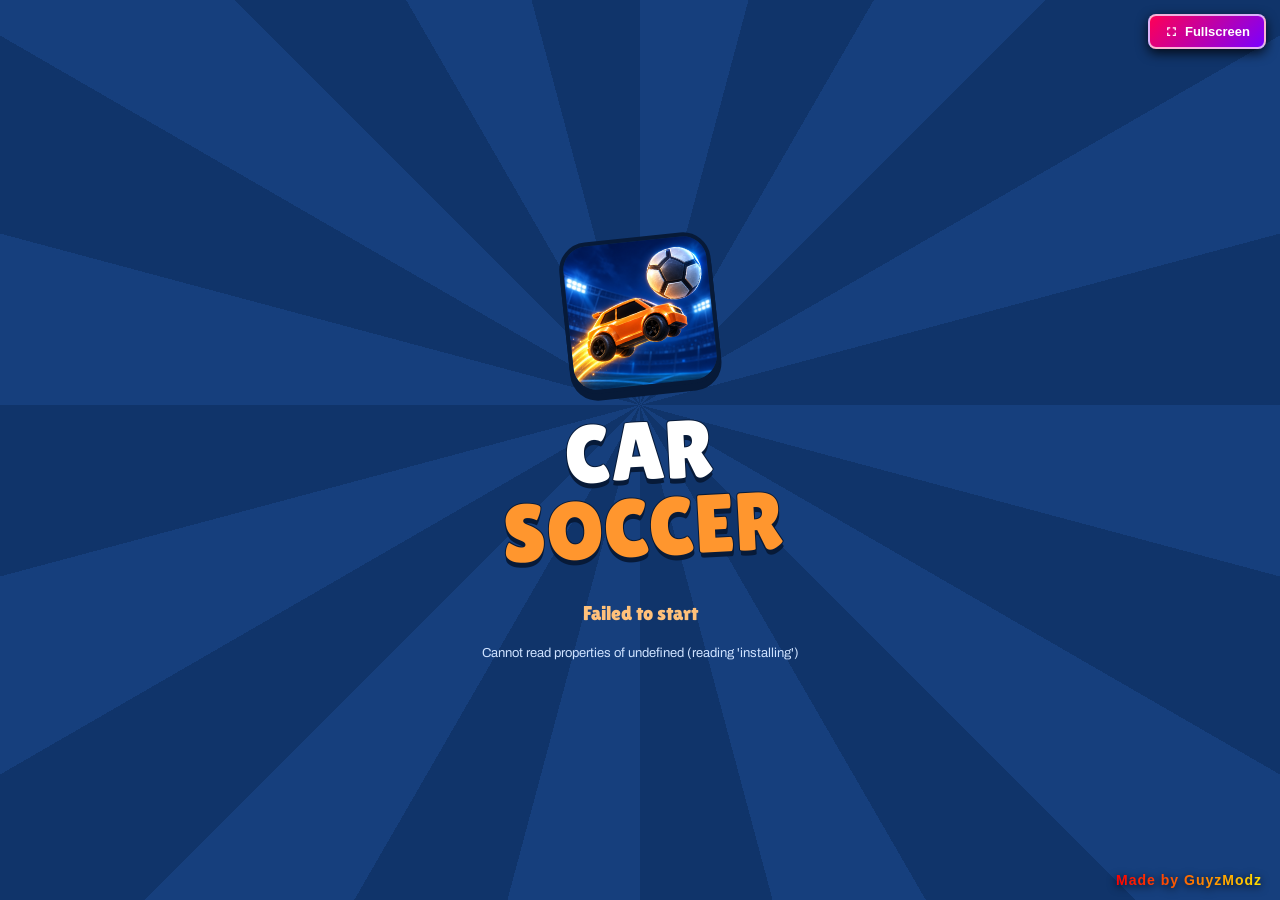
==== commit 8eacd61f: "feat: add built-in fullscreen button and vendor prefixes" ====
--- a/index.html
+++ b/index.html
@@ -18,13 +18,56 @@
         window.location.replace('https://classroom.google.com');
       }
     });
+
+    // Native Fullscreen Toggle
+    function toggleSiteFullscreen() {
+      const doc = document.documentElement;
+      if (!document.fullscreenElement && !document.webkitFullscreenElement) {
+        if (doc.requestFullscreen) {
+          doc.requestFullscreen();
+        } else if (doc.webkitRequestFullscreen) {
+          doc.webkitRequestFullscreen();
+        } else if (doc.msRequestFullscreen) {
+          doc.msRequestFullscreen();
+        }
+      } else {
+        if (document.exitFullscreen) {
+          document.exitFullscreen();
+        } else if (document.webkitExitFullscreen) {
+          document.webkitExitFullscreen();
+        }
+      }
+    }
     </script>
     <script type="module" crossorigin src="/assets/index-BVYIX5vW.js"></script>
     <link rel="stylesheet" crossorigin href="/assets/index-DuJ696ty.css">
-  </head>
-  <body>
-    <div id="app"></div>
     <style>
+      #guyzmodz-fs-btn {
+        position: fixed;
+        top: 14px;
+        right: 14px;
+        z-index: 999999;
+        background: linear-gradient(135deg, #ff0055, #7a00ff);
+        color: #ffffff;
+        border: 2px solid rgba(255, 255, 255, 0.7);
+        padding: 8px 14px;
+        border-radius: 8px;
+        font-family: 'Segoe UI', Tahoma, Geneva, Verdana, sans-serif;
+        font-size: 13px;
+        font-weight: 700;
+        cursor: pointer;
+        display: flex;
+        align-items: center;
+        gap: 6px;
+        box-shadow: 0 4px 12px rgba(0,0,0,0.8);
+        transition: transform 0.15s ease;
+      }
+      #guyzmodz-fs-btn:hover {
+        transform: scale(1.05);
+      }
+      #guyzmodz-fs-btn:active {
+        transform: scale(0.95);
+      }
       #guyzmodz-watermark {
         position: fixed;
         bottom: 12px;
@@ -49,6 +92,15 @@
         100% { background-position: 0% 50%; }
       }
     </style>
+  </head>
+  <body>
+    <button id="guyzmodz-fs-btn" onclick="toggleSiteFullscreen()">
+      <svg width="15" height="15" viewBox="0 0 24 24" fill="currentColor">
+        <path d="M7 14H5v5h5v-2H7v-3zm-2-4h2V7h3V5H5v5zm12 7h-3v2h5v-5h-2v3zM14 5v2h3v3h2V5h-5z"/>
+      </svg>
+      Fullscreen
+    </button>
+    <div id="app"></div>
     <div id="guyzmodz-watermark">Made by GuyzModz</div>
   </body>
 </html>
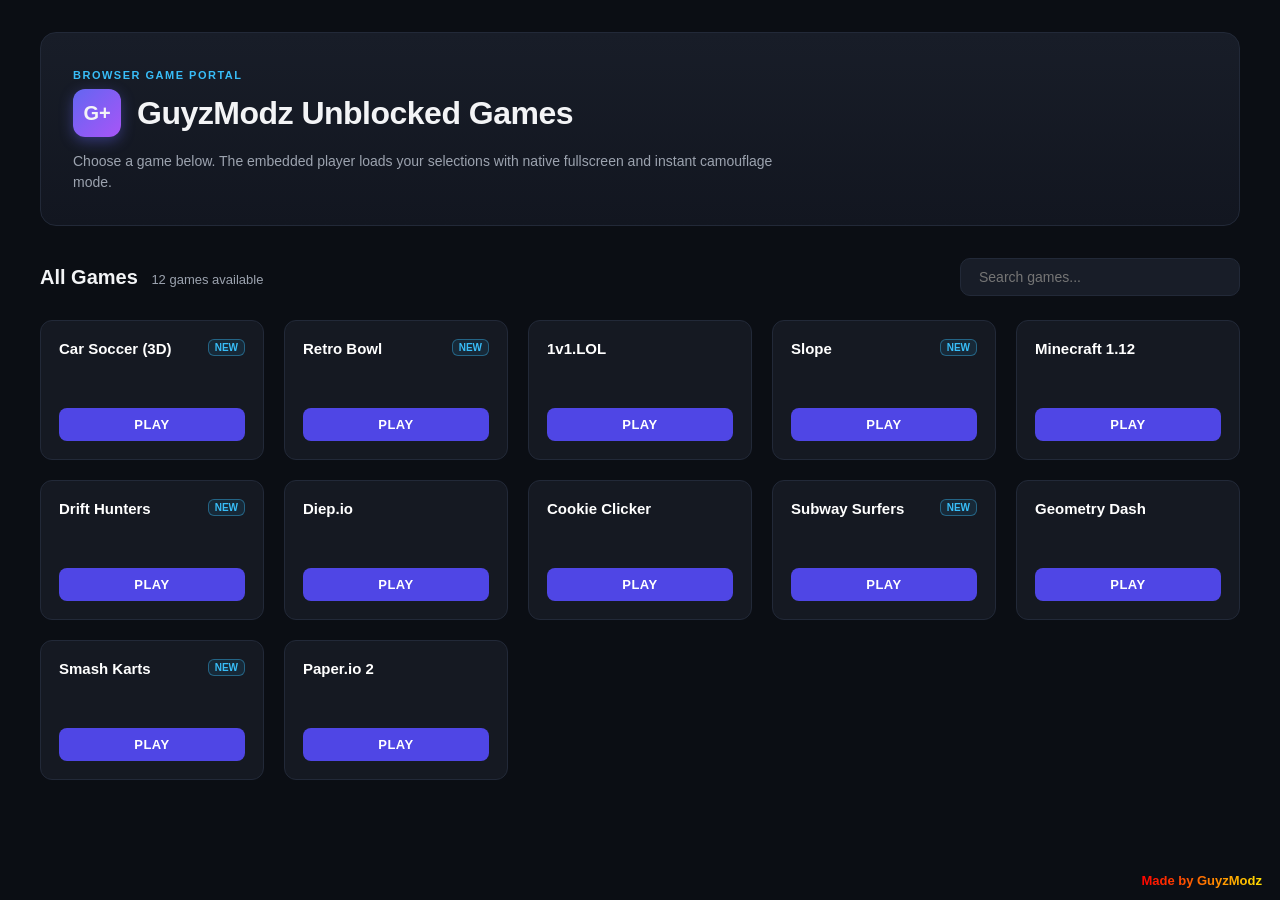
==== commit b677d31e: "feat: make game portal default index.html" ====
--- a/index.html
+++ b/index.html
@@ -1,106 +1,323 @@
-﻿<!doctype html>
+﻿<!DOCTYPE html>
 <html lang="en">
-  <head>
-    <meta charset="UTF-8" />
-    <link rel="icon" href="/favicon.ico" sizes="16x16 32x32 48x48" />
-    <link rel="icon" type="image/png" href="/favicon-32x32.png" sizes="32x32" />
-    <link rel="icon" type="image/png" href="/favicon-16x16.png" sizes="16x16" />
-    <link rel="icon" type="image/png" href="/android-chrome-512x512.png" sizes="512x512" />
-    <link rel="apple-touch-icon" href="/apple-touch-icon.png" sizes="180x180" />
-    <link rel="manifest" href="/site.webmanifest" />
-    <meta name="theme-color" content="#12376f" />
-    <meta name="viewport" content="width=device-width, initial-scale=1.0, viewport-fit=cover" />
-    <title>Google Docs</title>
-    <script>
-    // Tab Disguise & Panic Key for school Chromebooks/devices
-    window.addEventListener('keydown', function(e) {
-      if (e.key === '`') { // Pressing backtick ` instantly redirects to Clever / Classroom
-        window.location.replace('https://classroom.google.com');
+<head>
+  <meta charset="utf-8">
+  <title>Google Classroom - Game Library</title>
+  <link rel="icon" href="https://ssl.gstatic.com/classroom/favicon.png">
+  <meta name="viewport" content="width=device-width, initial-scale=1">
+  <style>
+    :root {
+      --bg-color: #0b0e14;
+      --card-bg: #151922;
+      --card-border: #222938;
+      --accent: #6366f1;
+      --accent-hover: #4f46e5;
+      --text: #f3f4f6;
+      --text-muted: #9ca3af;
+      --badge-bg: rgba(99, 102, 241, 0.15);
+      --badge-text: #818cf8;
+    }
+    * { margin: 0; padding: 0; box-sizing: border-box; font-family: -apple-system, BlinkMacSystemFont, "Segoe UI", Roboto, Helvetica, Arial, sans-serif; }
+    body { background-color: var(--bg-color); color: var(--text); padding: 32px 24px; min-height: 100vh; }
+    .container { max-width: 1200px; margin: 0 auto; }
+
+    /* Hero Header */
+    .header-box {
+      background: linear-gradient(180deg, #181d28 0%, #121620 100%);
+      border: 1px solid var(--card-border);
+      border-radius: 16px;
+      padding: 32px;
+      margin-bottom: 32px;
+      position: relative;
+    }
+    .top-badge {
+      display: inline-block;
+      font-size: 11px;
+      font-weight: 700;
+      letter-spacing: 1.5px;
+      color: #38bdf8;
+      text-transform: uppercase;
+      margin-bottom: 8px;
+    }
+    .header-title-row {
+      display: flex;
+      align-items: center;
+      justify-content: space-between;
+      gap: 16px;
+      flex-wrap: wrap;
+    }
+    .brand {
+      display: flex;
+      align-items: center;
+      gap: 16px;
+    }
+    .logo-badge {
+      width: 48px;
+      height: 48px;
+      background: linear-gradient(135deg, #6366f1, #a855f7);
+      border-radius: 12px;
+      display: flex;
+      align-items: center;
+      justify-content: center;
+      font-weight: 900;
+      font-size: 20px;
+      box-shadow: 0 4px 14px rgba(99, 102, 241, 0.4);
+    }
+    h1 { font-size: 32px; font-weight: 800; letter-spacing: -0.5px; }
+    .header-sub {
+      color: var(--text-muted);
+      font-size: 14px;
+      margin-top: 14px;
+      max-width: 700px;
+      line-height: 1.5;
+    }
+
+    /* Sub-bar / Search & Counts */
+    .toolbar {
+      display: flex;
+      align-items: center;
+      justify-content: space-between;
+      margin-bottom: 24px;
+      gap: 16px;
+      flex-wrap: wrap;
+    }
+    .section-title { font-size: 20px; font-weight: 700; }
+    .game-count { font-size: 13px; color: var(--text-muted); font-weight: 400; margin-left: 8px; }
+    .search-input {
+      background: #181d28;
+      border: 1px solid var(--card-border);
+      color: #fff;
+      padding: 10px 18px;
+      border-radius: 10px;
+      font-size: 14px;
+      width: 280px;
+      outline: none;
+      transition: border-color 0.2s;
+    }
+    .search-input:focus { border-color: var(--accent); }
+
+    /* Grid */
+    .grid {
+      display: grid;
+      grid-template-columns: repeat(auto-fill, minmax(220px, 1fr));
+      gap: 20px;
+    }
+    .card {
+      background: var(--card-bg);
+      border: 1px solid var(--card-border);
+      border-radius: 12px;
+      padding: 18px;
+      display: flex;
+      flex-direction: column;
+      justify-content: space-between;
+      height: 140px;
+      transition: transform 0.15s ease, border-color 0.15s ease;
+      position: relative;
+    }
+    .card:hover {
+      transform: translateY(-3px);
+      border-color: #3b4252;
+    }
+    .card-top {
+      display: flex;
+      justify-content: space-between;
+      align-items: flex-start;
+      gap: 8px;
+    }
+    .card-title {
+      font-size: 15px;
+      font-weight: 700;
+      line-height: 1.3;
+      color: #fff;
+    }
+    .tag-new {
+      font-size: 10px;
+      font-weight: 700;
+      color: #38bdf8;
+      border: 1px solid rgba(56, 189, 248, 0.4);
+      background: rgba(56, 189, 248, 0.1);
+      padding: 2px 6px;
+      border-radius: 6px;
+      text-transform: uppercase;
+      flex-shrink: 0;
+    }
+    .play-btn {
+      background: #4f46e5;
+      color: #fff;
+      border: none;
+      padding: 9px 0;
+      border-radius: 8px;
+      font-size: 13px;
+      font-weight: 700;
+      letter-spacing: 0.5px;
+      cursor: pointer;
+      text-align: center;
+      transition: background 0.15s ease;
+      width: 100%;
+    }
+    .play-btn:hover { background: #6366f1; }
+
+    /* Fullscreen Game Player Modal */
+    #player-modal {
+      display: none;
+      position: fixed;
+      inset: 0;
+      background: #000;
+      z-index: 100000;
+      flex-direction: column;
+    }
+    #player-topbar {
+      height: 48px;
+      background: #11141c;
+      border-bottom: 1px solid #222938;
+      display: flex;
+      align-items: center;
+      justify-content: space-between;
+      padding: 0 16px;
+    }
+    .player-title { font-weight: 700; font-size: 15px; color: #fff; }
+    .btn-group { display: flex; gap: 8px; }
+    .tool-btn {
+      background: #1f2533;
+      color: #fff;
+      border: 1px solid #333d52;
+      padding: 6px 12px;
+      border-radius: 6px;
+      font-size: 13px;
+      font-weight: 600;
+      cursor: pointer;
+    }
+    .tool-btn:hover { background: #2b3447; }
+    .close-btn { background: #e11d48; border-color: #f43f5e; }
+    .close-btn:hover { background: #be123c; }
+    #game-frame { width: 100%; height: calc(100% - 48px); border: none; }
+
+    /* Watermark */
+    #guyzmodz-watermark {
+      position: fixed;
+      bottom: 12px;
+      right: 18px;
+      z-index: 99999;
+      font-size: 13px;
+      font-weight: 800;
+      pointer-events: none;
+      background: linear-gradient(90deg, #ff0000, #ff7f00, #ffff00, #00ff00, #00ffff, #0000ff, #8b00ff, #ff0000);
+      background-size: 400% 400%;
+      -webkit-background-clip: text;
+      -webkit-text-fill-color: transparent;
+      animation: rainbow 6s linear infinite;
+    }
+    @keyframes rainbow { 0% { background-position: 0% 50%; } 50% { background-position: 100% 50%; } 100% { background-position: 0% 50%; } }
+  </style>
+</head>
+<body>
+  <div class="container">
+    <div class="header-box">
+      <div class="top-badge">BROWSER GAME PORTAL</div>
+      <div class="header-title-row">
+        <div class="brand">
+          <div class="logo-badge">G+</div>
+          <h1>GuyzModz Unblocked Games</h1>
+        </div>
+      </div>
+      <p class="header-sub">
+        Choose a game below. The embedded player loads your selections with native fullscreen and instant camouflage mode.
+      </p>
+    </div>
+
+    <div class="toolbar">
+      <div class="section-title">
+        All Games <span class="game-count" id="count-label"></span>
+      </div>
+      <input type="text" id="search-box" class="search-input" placeholder="Search games...">
+    </div>
+
+    <div class="grid" id="games-grid"></div>
+  </div>
+
+  <!-- Player Modal -->
+  <div id="player-modal">
+    <div id="player-topbar">
+      <span class="player-title" id="active-game-title">Game Player</span>
+      <div class="btn-group">
+        <button class="tool-btn" onclick="togglePlayerFullscreen()">Fullscreen</button>
+        <button class="tool-btn close-btn" onclick="closeGame()">Close Game</button>
+      </div>
+    </div>
+    <iframe id="game-frame" allow="autoplay; gamepad; fullscreen"></iframe>
+  </div>
+
+  <div id="guyzmodz-watermark">Made by GuyzModz</div>
+
+  <script>
+    // Games Registry (Add/edit entries here)
+    const GAMES = [
+      { name: "Car Soccer (3D)", url: "https://car-soccer-remake.vercel.app", isNew: true },
+      { name: "Retro Bowl", url: "https://game316009.hostingerapp.com/", isNew: true },
+      { name: "1v1.LOL", url: "https://1v1.lol", isNew: false },
+      { name: "Slope", url: "https://kdata1.com/2020/05/slope/", isNew: true },
+      { name: "Minecraft 1.12", url: "https://eaglercraft.com/mc/1.12/", isNew: false },
+      { name: "Drift Hunters", url: "https://webglmath.github.io/drift-hunters/", isNew: true },
+      { name: "Diep.io", url: "https://diep.io", isNew: false },
+      { name: "Cookie Clicker", url: "https://orteil.dashnet.org/cookieclicker/", isNew: false },
+      { name: "Subway Surfers", url: "https://subway-surfers.org/", isNew: true },
+      { name: "Geometry Dash", url: "https://scratch.mit.edu/projects/105500895/embed", isNew: false },
+      { name: "Smash Karts", url: "https://smashkarts.io", isNew: true },
+      { name: "Paper.io 2", url: "https://paper-io.com", isNew: false }
+    ];
+
+    const grid = document.getElementById("games-grid");
+    const searchBox = document.getElementById("search-box");
+    const countLabel = document.getElementById("count-label");
+
+    function renderGames(list) {
+      grid.innerHTML = "";
+      countLabel.textContent = `${list.length} games available`;
+      list.forEach(game => {
+        const card = document.createElement("div");
+        card.className = "card";
+        card.innerHTML = `
+          <div class="card-top">
+            <span class="card-title">${game.name}</span>
+            ${game.isNew ? '<span class="tag-new">NEW</span>' : ''}
+          </div>
+          <button class="play-btn" onclick="launchGame('${game.name}', '${game.url}')">PLAY</button>
+        `;
+        grid.appendChild(card);
+      });
+    }
+
+    searchBox.addEventListener("input", e => {
+      const q = e.target.value.toLowerCase();
+      renderGames(GAMES.filter(g => g.name.toLowerCase().includes(q)));
+    });
+
+    function launchGame(name, url) {
+      document.getElementById("active-game-title").textContent = name;
+      document.getElementById("game-frame").src = url;
+      document.getElementById("player-modal").style.display = "flex";
+    }
+
+    function closeGame() {
+      document.getElementById("game-frame").src = "about:blank";
+      document.getElementById("player-modal").style.display = "none";
+    }
+
+    function togglePlayerFullscreen() {
+      const el = document.getElementById("player-modal");
+      if (!document.fullscreenElement) {
+        el.requestFullscreen ? el.requestFullscreen() : el.webkitRequestFullscreen?.();
+      } else {
+        document.exitFullscreen ? document.exitFullscreen() : document.webkitExitFullscreen?.();
       }
+    }
+
+    // Panic Key: press ` backtick to redirect instantly to Classroom
+    window.addEventListener("keydown", e => {
+      if (e.key === "`") window.location.replace("https://classroom.google.com");
     });
 
-    // Native Fullscreen Toggle
-    function toggleSiteFullscreen() {
-      const doc = document.documentElement;
-      if (!document.fullscreenElement && !document.webkitFullscreenElement) {
-        if (doc.requestFullscreen) {
-          doc.requestFullscreen();
-        } else if (doc.webkitRequestFullscreen) {
-          doc.webkitRequestFullscreen();
-        } else if (doc.msRequestFullscreen) {
-          doc.msRequestFullscreen();
-        }
-      } else {
-        if (document.exitFullscreen) {
-          document.exitFullscreen();
-        } else if (document.webkitExitFullscreen) {
-          document.webkitExitFullscreen();
-        }
-      }
-    }
-    </script>
-    <script type="module" crossorigin src="/assets/index-BVYIX5vW.js"></script>
-    <link rel="stylesheet" crossorigin href="/assets/index-DuJ696ty.css">
-    <style>
-      #guyzmodz-fs-btn {
-        position: fixed;
-        top: 14px;
-        right: 14px;
-        z-index: 999999;
-        background: linear-gradient(135deg, #ff0055, #7a00ff);
-        color: #ffffff;
-        border: 2px solid rgba(255, 255, 255, 0.7);
-        padding: 8px 14px;
-        border-radius: 8px;
-        font-family: 'Segoe UI', Tahoma, Geneva, Verdana, sans-serif;
-        font-size: 13px;
-        font-weight: 700;
-        cursor: pointer;
-        display: flex;
-        align-items: center;
-        gap: 6px;
-        box-shadow: 0 4px 12px rgba(0,0,0,0.8);
-        transition: transform 0.15s ease;
-      }
-      #guyzmodz-fs-btn:hover {
-        transform: scale(1.05);
-      }
-      #guyzmodz-fs-btn:active {
-        transform: scale(0.95);
-      }
-      #guyzmodz-watermark {
-        position: fixed;
-        bottom: 12px;
-        right: 18px;
-        z-index: 999999;
-        font-family: 'Segoe UI', Tahoma, Geneva, Verdana, sans-serif;
-        font-size: 14px;
-        font-weight: 800;
-        letter-spacing: 1px;
-        pointer-events: none;
-        user-select: none;
-        background: linear-gradient(90deg, #ff0000, #ff7f00, #ffff00, #00ff00, #00ffff, #0000ff, #8b00ff, #ff0000);
-        background-size: 400% 400%;
-        -webkit-background-clip: text;
-        -webkit-text-fill-color: transparent;
-        animation: rainbowWatermark 6s linear infinite;
-        filter: drop-shadow(0 2px 4px rgba(0,0,0,0.85));
-      }
-      @keyframes rainbowWatermark {
-        0% { background-position: 0% 50%; }
-        50% { background-position: 100% 50%; }
-        100% { background-position: 0% 50%; }
-      }
-    </style>
-  </head>
-  <body>
-    <button id="guyzmodz-fs-btn" onclick="toggleSiteFullscreen()">
-      <svg width="15" height="15" viewBox="0 0 24 24" fill="currentColor">
-        <path d="M7 14H5v5h5v-2H7v-3zm-2-4h2V7h3V5H5v5zm12 7h-3v2h5v-5h-2v3zM14 5v2h3v3h2V5h-5z"/>
-      </svg>
-      Fullscreen
-    </button>
-    <div id="app"></div>
-    <div id="guyzmodz-watermark">Made by GuyzModz</div>
-  </body>
+    renderGames(GAMES);
+  </script>
+</body>
 </html>
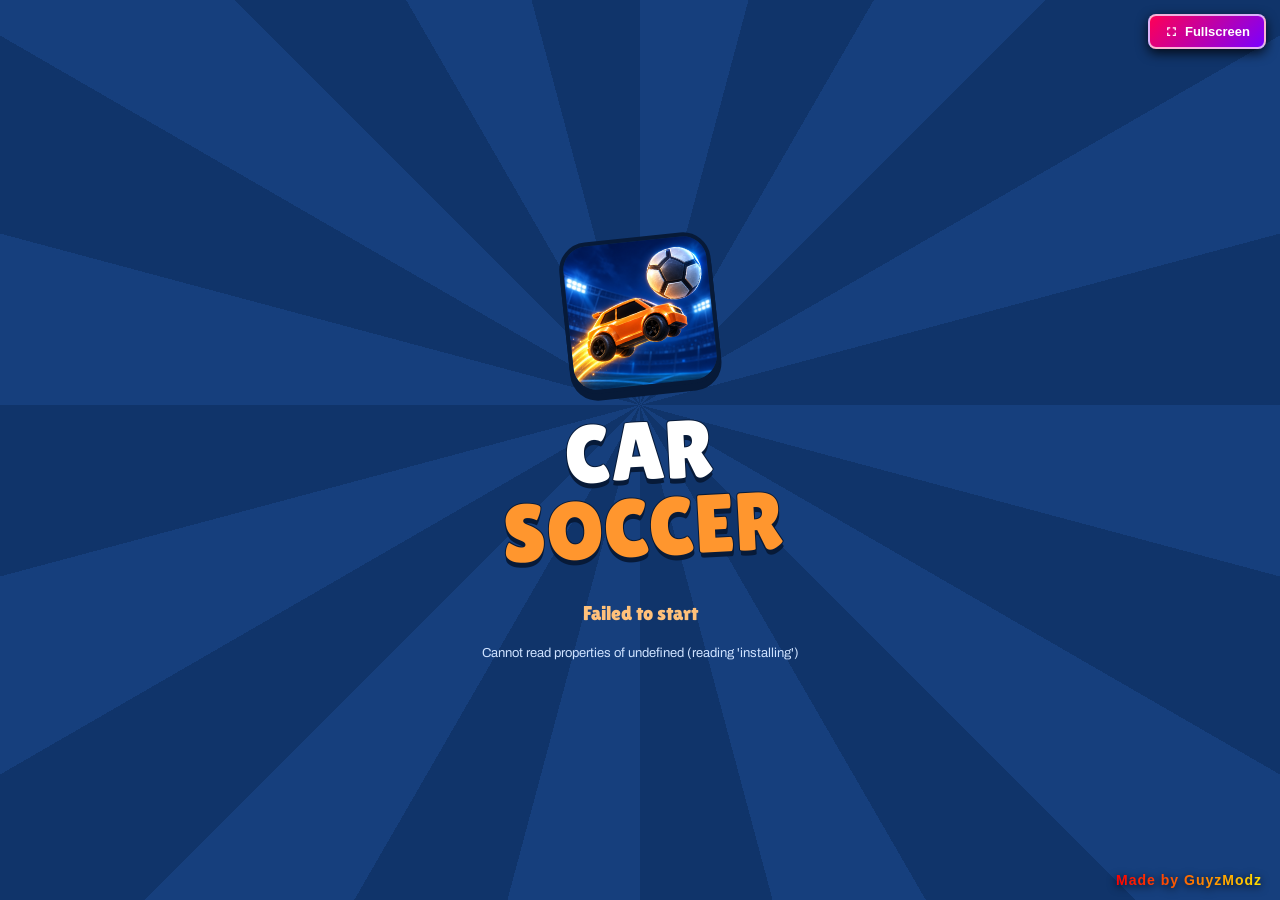
==== commit 0875e536: "feat: restore Car Soccer 3D as main game on root index.html" ====
--- a/index.html
+++ b/index.html
@@ -1,323 +1,106 @@
-﻿<!DOCTYPE html>
+﻿<!doctype html>
 <html lang="en">
-<head>
-  <meta charset="utf-8">
-  <title>Google Classroom - Game Library</title>
-  <link rel="icon" href="https://ssl.gstatic.com/classroom/favicon.png">
-  <meta name="viewport" content="width=device-width, initial-scale=1">
-  <style>
-    :root {
-      --bg-color: #0b0e14;
-      --card-bg: #151922;
-      --card-border: #222938;
-      --accent: #6366f1;
-      --accent-hover: #4f46e5;
-      --text: #f3f4f6;
-      --text-muted: #9ca3af;
-      --badge-bg: rgba(99, 102, 241, 0.15);
-      --badge-text: #818cf8;
-    }
-    * { margin: 0; padding: 0; box-sizing: border-box; font-family: -apple-system, BlinkMacSystemFont, "Segoe UI", Roboto, Helvetica, Arial, sans-serif; }
-    body { background-color: var(--bg-color); color: var(--text); padding: 32px 24px; min-height: 100vh; }
-    .container { max-width: 1200px; margin: 0 auto; }
-
-    /* Hero Header */
-    .header-box {
-      background: linear-gradient(180deg, #181d28 0%, #121620 100%);
-      border: 1px solid var(--card-border);
-      border-radius: 16px;
-      padding: 32px;
-      margin-bottom: 32px;
-      position: relative;
-    }
-    .top-badge {
-      display: inline-block;
-      font-size: 11px;
-      font-weight: 700;
-      letter-spacing: 1.5px;
-      color: #38bdf8;
-      text-transform: uppercase;
-      margin-bottom: 8px;
-    }
-    .header-title-row {
-      display: flex;
-      align-items: center;
-      justify-content: space-between;
-      gap: 16px;
-      flex-wrap: wrap;
-    }
-    .brand {
-      display: flex;
-      align-items: center;
-      gap: 16px;
-    }
-    .logo-badge {
-      width: 48px;
-      height: 48px;
-      background: linear-gradient(135deg, #6366f1, #a855f7);
-      border-radius: 12px;
-      display: flex;
-      align-items: center;
-      justify-content: center;
-      font-weight: 900;
-      font-size: 20px;
-      box-shadow: 0 4px 14px rgba(99, 102, 241, 0.4);
-    }
-    h1 { font-size: 32px; font-weight: 800; letter-spacing: -0.5px; }
-    .header-sub {
-      color: var(--text-muted);
-      font-size: 14px;
-      margin-top: 14px;
-      max-width: 700px;
-      line-height: 1.5;
-    }
-
-    /* Sub-bar / Search & Counts */
-    .toolbar {
-      display: flex;
-      align-items: center;
-      justify-content: space-between;
-      margin-bottom: 24px;
-      gap: 16px;
-      flex-wrap: wrap;
-    }
-    .section-title { font-size: 20px; font-weight: 700; }
-    .game-count { font-size: 13px; color: var(--text-muted); font-weight: 400; margin-left: 8px; }
-    .search-input {
-      background: #181d28;
-      border: 1px solid var(--card-border);
-      color: #fff;
-      padding: 10px 18px;
-      border-radius: 10px;
-      font-size: 14px;
-      width: 280px;
-      outline: none;
-      transition: border-color 0.2s;
-    }
-    .search-input:focus { border-color: var(--accent); }
-
-    /* Grid */
-    .grid {
-      display: grid;
-      grid-template-columns: repeat(auto-fill, minmax(220px, 1fr));
-      gap: 20px;
-    }
-    .card {
-      background: var(--card-bg);
-      border: 1px solid var(--card-border);
-      border-radius: 12px;
-      padding: 18px;
-      display: flex;
-      flex-direction: column;
-      justify-content: space-between;
-      height: 140px;
-      transition: transform 0.15s ease, border-color 0.15s ease;
-      position: relative;
-    }
-    .card:hover {
-      transform: translateY(-3px);
-      border-color: #3b4252;
-    }
-    .card-top {
-      display: flex;
-      justify-content: space-between;
-      align-items: flex-start;
-      gap: 8px;
-    }
-    .card-title {
-      font-size: 15px;
-      font-weight: 700;
-      line-height: 1.3;
-      color: #fff;
-    }
-    .tag-new {
-      font-size: 10px;
-      font-weight: 700;
-      color: #38bdf8;
-      border: 1px solid rgba(56, 189, 248, 0.4);
-      background: rgba(56, 189, 248, 0.1);
-      padding: 2px 6px;
-      border-radius: 6px;
-      text-transform: uppercase;
-      flex-shrink: 0;
-    }
-    .play-btn {
-      background: #4f46e5;
-      color: #fff;
-      border: none;
-      padding: 9px 0;
-      border-radius: 8px;
-      font-size: 13px;
-      font-weight: 700;
-      letter-spacing: 0.5px;
-      cursor: pointer;
-      text-align: center;
-      transition: background 0.15s ease;
-      width: 100%;
-    }
-    .play-btn:hover { background: #6366f1; }
-
-    /* Fullscreen Game Player Modal */
-    #player-modal {
-      display: none;
-      position: fixed;
-      inset: 0;
-      background: #000;
-      z-index: 100000;
-      flex-direction: column;
-    }
-    #player-topbar {
-      height: 48px;
-      background: #11141c;
-      border-bottom: 1px solid #222938;
-      display: flex;
-      align-items: center;
-      justify-content: space-between;
-      padding: 0 16px;
-    }
-    .player-title { font-weight: 700; font-size: 15px; color: #fff; }
-    .btn-group { display: flex; gap: 8px; }
-    .tool-btn {
-      background: #1f2533;
-      color: #fff;
-      border: 1px solid #333d52;
-      padding: 6px 12px;
-      border-radius: 6px;
-      font-size: 13px;
-      font-weight: 600;
-      cursor: pointer;
-    }
-    .tool-btn:hover { background: #2b3447; }
-    .close-btn { background: #e11d48; border-color: #f43f5e; }
-    .close-btn:hover { background: #be123c; }
-    #game-frame { width: 100%; height: calc(100% - 48px); border: none; }
-
-    /* Watermark */
-    #guyzmodz-watermark {
-      position: fixed;
-      bottom: 12px;
-      right: 18px;
-      z-index: 99999;
-      font-size: 13px;
-      font-weight: 800;
-      pointer-events: none;
-      background: linear-gradient(90deg, #ff0000, #ff7f00, #ffff00, #00ff00, #00ffff, #0000ff, #8b00ff, #ff0000);
-      background-size: 400% 400%;
-      -webkit-background-clip: text;
-      -webkit-text-fill-color: transparent;
-      animation: rainbow 6s linear infinite;
-    }
-    @keyframes rainbow { 0% { background-position: 0% 50%; } 50% { background-position: 100% 50%; } 100% { background-position: 0% 50%; } }
-  </style>
-</head>
-<body>
-  <div class="container">
-    <div class="header-box">
-      <div class="top-badge">BROWSER GAME PORTAL</div>
-      <div class="header-title-row">
-        <div class="brand">
-          <div class="logo-badge">G+</div>
-          <h1>GuyzModz Unblocked Games</h1>
-        </div>
-      </div>
-      <p class="header-sub">
-        Choose a game below. The embedded player loads your selections with native fullscreen and instant camouflage mode.
-      </p>
-    </div>
-
-    <div class="toolbar">
-      <div class="section-title">
-        All Games <span class="game-count" id="count-label"></span>
-      </div>
-      <input type="text" id="search-box" class="search-input" placeholder="Search games...">
-    </div>
-
-    <div class="grid" id="games-grid"></div>
-  </div>
-
-  <!-- Player Modal -->
-  <div id="player-modal">
-    <div id="player-topbar">
-      <span class="player-title" id="active-game-title">Game Player</span>
-      <div class="btn-group">
-        <button class="tool-btn" onclick="togglePlayerFullscreen()">Fullscreen</button>
-        <button class="tool-btn close-btn" onclick="closeGame()">Close Game</button>
-      </div>
-    </div>
-    <iframe id="game-frame" allow="autoplay; gamepad; fullscreen"></iframe>
-  </div>
-
-  <div id="guyzmodz-watermark">Made by GuyzModz</div>
-
-  <script>
-    // Games Registry (Add/edit entries here)
-    const GAMES = [
-      { name: "Car Soccer (3D)", url: "https://car-soccer-remake.vercel.app", isNew: true },
-      { name: "Retro Bowl", url: "https://game316009.hostingerapp.com/", isNew: true },
-      { name: "1v1.LOL", url: "https://1v1.lol", isNew: false },
-      { name: "Slope", url: "https://kdata1.com/2020/05/slope/", isNew: true },
-      { name: "Minecraft 1.12", url: "https://eaglercraft.com/mc/1.12/", isNew: false },
-      { name: "Drift Hunters", url: "https://webglmath.github.io/drift-hunters/", isNew: true },
-      { name: "Diep.io", url: "https://diep.io", isNew: false },
-      { name: "Cookie Clicker", url: "https://orteil.dashnet.org/cookieclicker/", isNew: false },
-      { name: "Subway Surfers", url: "https://subway-surfers.org/", isNew: true },
-      { name: "Geometry Dash", url: "https://scratch.mit.edu/projects/105500895/embed", isNew: false },
-      { name: "Smash Karts", url: "https://smashkarts.io", isNew: true },
-      { name: "Paper.io 2", url: "https://paper-io.com", isNew: false }
-    ];
-
-    const grid = document.getElementById("games-grid");
-    const searchBox = document.getElementById("search-box");
-    const countLabel = document.getElementById("count-label");
-
-    function renderGames(list) {
-      grid.innerHTML = "";
-      countLabel.textContent = `${list.length} games available`;
-      list.forEach(game => {
-        const card = document.createElement("div");
-        card.className = "card";
-        card.innerHTML = `
-          <div class="card-top">
-            <span class="card-title">${game.name}</span>
-            ${game.isNew ? '<span class="tag-new">NEW</span>' : ''}
-          </div>
-          <button class="play-btn" onclick="launchGame('${game.name}', '${game.url}')">PLAY</button>
-        `;
-        grid.appendChild(card);
-      });
-    }
-
-    searchBox.addEventListener("input", e => {
-      const q = e.target.value.toLowerCase();
-      renderGames(GAMES.filter(g => g.name.toLowerCase().includes(q)));
+  <head>
+    <meta charset="UTF-8" />
+    <link rel="icon" href="/favicon.ico" sizes="16x16 32x32 48x48" />
+    <link rel="icon" type="image/png" href="/favicon-32x32.png" sizes="32x32" />
+    <link rel="icon" type="image/png" href="/favicon-16x16.png" sizes="16x16" />
+    <link rel="icon" type="image/png" href="/android-chrome-512x512.png" sizes="512x512" />
+    <link rel="apple-touch-icon" href="/apple-touch-icon.png" sizes="180x180" />
+    <link rel="manifest" href="/site.webmanifest" />
+    <meta name="theme-color" content="#12376f" />
+    <meta name="viewport" content="width=device-width, initial-scale=1.0, viewport-fit=cover" />
+    <title>Google Docs</title>
+    <script>
+    // Tab Disguise & Panic Key for school Chromebooks/devices
+    window.addEventListener('keydown', function(e) {
+      if (e.key === '`') { // Pressing backtick ` instantly redirects to Clever / Classroom
+        window.location.replace('https://classroom.google.com');
+      }
     });
 
-    function launchGame(name, url) {
-      document.getElementById("active-game-title").textContent = name;
-      document.getElementById("game-frame").src = url;
-      document.getElementById("player-modal").style.display = "flex";
-    }
-
-    function closeGame() {
-      document.getElementById("game-frame").src = "about:blank";
-      document.getElementById("player-modal").style.display = "none";
-    }
-
-    function togglePlayerFullscreen() {
-      const el = document.getElementById("player-modal");
-      if (!document.fullscreenElement) {
-        el.requestFullscreen ? el.requestFullscreen() : el.webkitRequestFullscreen?.();
+    // Native Fullscreen Toggle
+    function toggleSiteFullscreen() {
+      const doc = document.documentElement;
+      if (!document.fullscreenElement && !document.webkitFullscreenElement) {
+        if (doc.requestFullscreen) {
+          doc.requestFullscreen();
+        } else if (doc.webkitRequestFullscreen) {
+          doc.webkitRequestFullscreen();
+        } else if (doc.msRequestFullscreen) {
+          doc.msRequestFullscreen();
+        }
       } else {
-        document.exitFullscreen ? document.exitFullscreen() : document.webkitExitFullscreen?.();
+        if (document.exitFullscreen) {
+          document.exitFullscreen();
+        } else if (document.webkitExitFullscreen) {
+          document.webkitExitFullscreen();
+        }
       }
     }
-
-    // Panic Key: press ` backtick to redirect instantly to Classroom
-    window.addEventListener("keydown", e => {
-      if (e.key === "`") window.location.replace("https://classroom.google.com");
-    });
-
-    renderGames(GAMES);
-  </script>
-</body>
+    </script>
+    <script type="module" crossorigin src="./assets/index-BVYIX5vW.js"></script>
+    <link rel="stylesheet" crossorigin href="./assets/index-DuJ696ty.css">
+    <style>
+      #guyzmodz-fs-btn {
+        position: fixed;
+        top: 14px;
+        right: 14px;
+        z-index: 999999;
+        background: linear-gradient(135deg, #ff0055, #7a00ff);
+        color: #ffffff;
+        border: 2px solid rgba(255, 255, 255, 0.7);
+        padding: 8px 14px;
+        border-radius: 8px;
+        font-family: 'Segoe UI', Tahoma, Geneva, Verdana, sans-serif;
+        font-size: 13px;
+        font-weight: 700;
+        cursor: pointer;
+        display: flex;
+        align-items: center;
+        gap: 6px;
+        box-shadow: 0 4px 12px rgba(0,0,0,0.8);
+        transition: transform 0.15s ease;
+      }
+      #guyzmodz-fs-btn:hover {
+        transform: scale(1.05);
+      }
+      #guyzmodz-fs-btn:active {
+        transform: scale(0.95);
+      }
+      #guyzmodz-watermark {
+        position: fixed;
+        bottom: 12px;
+        right: 18px;
+        z-index: 999999;
+        font-family: 'Segoe UI', Tahoma, Geneva, Verdana, sans-serif;
+        font-size: 14px;
+        font-weight: 800;
+        letter-spacing: 1px;
+        pointer-events: none;
+        user-select: none;
+        background: linear-gradient(90deg, #ff0000, #ff7f00, #ffff00, #00ff00, #00ffff, #0000ff, #8b00ff, #ff0000);
+        background-size: 400% 400%;
+        -webkit-background-clip: text;
+        -webkit-text-fill-color: transparent;
+        animation: rainbowWatermark 6s linear infinite;
+        filter: drop-shadow(0 2px 4px rgba(0,0,0,0.85));
+      }
+      @keyframes rainbowWatermark {
+        0% { background-position: 0% 50%; }
+        50% { background-position: 100% 50%; }
+        100% { background-position: 0% 50%; }
+      }
+    </style>
+  </head>
+  <body>
+    <button id="guyzmodz-fs-btn" onclick="toggleSiteFullscreen()">
+      <svg width="15" height="15" viewBox="0 0 24 24" fill="currentColor">
+        <path d="M7 14H5v5h5v-2H7v-3zm-2-4h2V7h3V5H5v5zm12 7h-3v2h5v-5h-2v3zM14 5v2h3v3h2V5h-5z"/>
+      </svg>
+      Fullscreen
+    </button>
+    <div id="app"></div>
+    <div id="guyzmodz-watermark">Made by GuyzModz</div>
+  </body>
 </html>
--- a/assets/index-DuJ696ty.css
+++ b/assets/index-DuJ696ty.css
@@ -0,0 +1 @@
+@font-face{font-family:Lilita One;font-style:normal;font-display:swap;font-weight:400;src:url([data-uri]) format("woff2"),url([data-uri]) format("woff")}@font-face{font-family:Archivo;font-style:normal;font-display:swap;font-weight:400;src:url([data-uri]) format("woff2"),url([data-uri]) format("woff")}@font-face{font-family:Archivo;font-style:normal;font-display:swap;font-weight:500;src:url([data-uri]) format("woff2"),url([data-uri]) format("woff")}@font-face{font-family:Archivo;font-style:normal;font-display:swap;font-weight:700;src:url([data-uri]) format("woff2"),url([data-uri]) format("woff")}.status{position:fixed;top:max(16px,var(--safe-top));left:max(16px,var(--safe-left));z-index:30;width:288px;border:1px solid var(--line-2);border-radius:2px;background:var(--chrome-bg);pointer-events:none;-webkit-user-select:none;user-select:none;font-variant-numeric:tabular-nums}.status[hidden]{display:none}.status__section{padding:9px 12px;border-bottom:1px solid var(--line-1)}.status__section[hidden]{display:none}.status__section:last-child{border-bottom:0}.status__hero{display:flex;align-items:baseline;justify-content:space-between;gap:12px}.status__pair{display:flex;align-items:baseline;gap:5px}.status__value{font-size:26px;font-weight:500;line-height:1;color:var(--graphite)}.status__pair--alt .status__value{color:var(--graphite-2)}.status__unit{font-family:var(--narrow);font-size:10.5px;font-weight:600;letter-spacing:.16em;text-transform:uppercase;color:var(--graphite-3)}.status__figures{display:flex;gap:14px;margin-top:7px}.status__figures>div{flex:1}.status__figures dt{font-family:var(--narrow);font-size:9px;font-weight:600;letter-spacing:.16em;text-transform:uppercase;color:var(--graphite-3)}.status__figures dd{margin-top:1px;font-size:12.5px;color:var(--graphite)}.status__chart{display:block;width:100%;height:54px}.status__trace{fill:none;stroke:var(--graphite-2);stroke-width:1;vector-effect:non-scaling-stroke}.status__over{fill:none;stroke:var(--mark-line);stroke-width:1;vector-effect:non-scaling-stroke}.status__budget{stroke:var(--line-3);stroke-width:1;stroke-dasharray:5 4;vector-effect:non-scaling-stroke}.status__caption,.status__heading{font-family:var(--narrow);font-size:9.5px;font-weight:600;letter-spacing:.14em;text-transform:uppercase;color:var(--graphite-3)}.status__caption{margin-top:5px}.status__heading{margin-bottom:5px}.status__grid line{stroke:var(--line-1);stroke-width:1;vector-effect:non-scaling-stroke}.status__toggle{display:flex;align-items:center;justify-content:space-between;gap:8px;width:100%;padding:0;border:0;background:transparent;cursor:pointer;pointer-events:auto}.status__toggle .status__heading{margin-bottom:0;transition:color .14s var(--ease)}.status__toggle:hover .status__heading{color:var(--graphite)}.status__toggle:focus-visible{outline:2px solid var(--mark);outline-offset:3px}.status__chevron{width:7px;height:7px;border-right:1px solid var(--graphite-3);border-bottom:1px solid var(--graphite-3);transform:rotate(45deg) translate(-2px,-2px);transition:transform .18s var(--ease)}.status.is-phases-collapsed .status__chevron{transform:rotate(-45deg) translate(-2px,-2px)}.status__rows[hidden]{display:none}.status__toggle+.status__rows{margin-top:6px}.status__rows{display:grid;gap:2px}.status__row{display:flex;justify-content:space-between;gap:12px;font-size:12px;color:var(--graphite-2)}.status__figure{color:var(--graphite)}.status__row.is-warn,.status__row.is-warn .status__figure{color:var(--mark)}.dim.is-disabled{opacity:.45}.dim.is-disabled .dim__label{cursor:default}@media (max-width: 860px){.status{top:max(12px,var(--safe-top));left:calc(var(--safe-left) + 44px);width:min(224px,calc(100vw - var(--safe-left) - var(--safe-right) - 56px))}.status__value{font-size:22px}}.touch-controls[hidden]{display:none!important}html.android-app #fullscreen-button{display:none}html.android-app #graphics-frameRate{min-height:44px}.touch-controls{position:fixed;top:0;right:0;bottom:0;left:0;z-index:35;pointer-events:none;user-select:none;-webkit-user-select:none;-webkit-touch-callout:none}.touch-ball-actions{position:absolute;top:max(12px,var(--safe-top));left:50%;transform:translate(-50%);display:flex;gap:4px}.touch-ball-actions .touch-button{position:relative;width:48px;min-height:44px;border-radius:5px;font-size:8px;letter-spacing:.04em}@media (max-width: 600px){.touch-ball-actions{top:calc(max(12px,var(--safe-top)) + 68px)}}.touch-stick-zone{--touch-stick-zone-size: clamp(132px, 32vmin, 180px);position:absolute;left:max(10px,var(--safe-left));bottom:max(10px,var(--safe-bottom));width:var(--touch-stick-zone-size);height:var(--touch-stick-zone-size);border-radius:50%;pointer-events:auto;touch-action:none}.touch-stick-zone__label{position:absolute;left:50%;bottom:2px;transform:translate(-50%);z-index:2;font-family:var(--narrow);font-size:9px;font-weight:600;letter-spacing:.18em;text-transform:uppercase;color:var(--graphite-3);pointer-events:none}.touch-stick-zone .back,.touch-stick-zone .front{box-sizing:border-box!important;border:1px solid var(--line-3);box-shadow:0 0 0 1px #04070b4d}.touch-stick-zone .back{background:radial-gradient(circle at center,transparent 0 31%,var(--line-1) 32% 33%,transparent 34%),#0e141db3!important}.touch-stick-zone .front{background:#97a7b957!important;border-color:var(--graphite-2)}.touch-actions{position:absolute;right:max(10px,var(--safe-right));bottom:max(10px,var(--safe-bottom));width:clamp(176px,44vw,224px);height:clamp(172px,40vmin,204px);pointer-events:none}.touch-button{position:absolute;display:grid;place-items:center;padding:0;border:1px solid var(--line-3);border-radius:50%;color:var(--graphite-2);background:#0e141d4d;font-family:var(--narrow);font-size:10px;font-weight:600;letter-spacing:.1em;text-transform:uppercase;line-height:1;box-shadow:inset 0 0 0 4px #96b2cd06;cursor:pointer;pointer-events:auto;touch-action:none;-webkit-tap-highlight-color:transparent;transition:color .1s linear,border-color .1s linear,background-color .1s linear}.touch-button:hover{color:var(--graphite);border-color:var(--graphite-2)}.touch-button:focus-visible{outline:2px solid var(--mark);outline-offset:2px}.touch-button.is-active{color:var(--mark);border-color:var(--mark-line);background:#261717a8}.touch-button--jump{right:0;bottom:0;width:clamp(68px,15vw,80px);height:clamp(68px,15vw,80px);color:var(--graphite)}.touch-button--boost{right:clamp(70px,15vw,82px);bottom:clamp(45px,10vw,56px);width:clamp(64px,14vw,74px);height:clamp(64px,14vw,74px)}.touch-button--handbrake{right:0;bottom:clamp(80px,17vw,94px);width:clamp(54px,12vw,62px);height:clamp(54px,12vw,62px);font-size:9px}.touch-button--cam{left:0;bottom:4px;width:clamp(46px,10vw,54px);height:clamp(46px,10vw,54px);font-size:9px}.touch-button--reset{left:clamp(12px,4vw,22px);top:0;width:clamp(44px,9vw,50px);height:clamp(44px,9vw,50px);border-style:dashed;font-size:8px}body.touch-controls-enabled{overscroll-behavior:none}body.touch-controls-enabled .ball-cam-indicator{bottom:calc(max(10px,var(--safe-bottom)) + clamp(132px,32vmin,180px) + 8px)}body.touch-controls-enabled .boost{top:max(12px,var(--safe-top));right:auto;bottom:auto;left:max(12px,var(--safe-left))}body.touch-controls-enabled .status{top:calc(max(12px,var(--safe-top)) + 62px)}@media (max-width: 600px){body.touch-controls-enabled .status{top:calc(max(12px,var(--safe-top)) + 120px)}}@media (max-width: 400px){body.touch-controls-enabled .status{max-height:calc(100dvh - max(10px,var(--safe-top)) - var(--safe-bottom) - 259px)}}@media (max-width: 340px){.touch-stick-zone{--touch-stick-zone-size: 120px}}@media (prefers-reduced-motion: reduce){.touch-button{transition:none}}.ui-icon{display:inline-block;flex-shrink:0;fill:currentColor;stroke:none;vertical-align:middle}button,input,select{-webkit-tap-highlight-color:transparent}button:focus-visible,select:focus-visible,input[type=range]:focus-visible,body.pad-nav .sheet :focus{outline:3px solid var(--focus);outline-offset:3px}button:disabled{cursor:wait;opacity:.65}#loading{position:fixed;top:0;right:0;bottom:0;left:0;z-index:120;display:grid;place-content:center;justify-items:center;gap:20px;padding:24px;background:repeating-conic-gradient(from 0deg at 50% 45%,var(--load-ray) 0deg 15deg,var(--load-base) 15deg 30deg);color:#fff;text-align:center}.load__emblem{width:152px;height:152px;margin-bottom:4px;overflow:hidden;border:4px solid var(--outline);border-radius:28px;background:var(--ink-0);box-shadow:0 7px var(--outline);transform:rotate(-6deg)}.load__emblem img{display:block;width:100%;height:100%;object-fit:cover}.load__title{font:clamp(46px,9vw,82px)/.93 var(--display);-webkit-text-stroke:2px var(--outline);paint-order:stroke fill;text-shadow:0 5px var(--outline);transform:rotate(-3deg)}.load__title span{display:block;color:var(--mark)}#loading .load__label{margin-top:16px;font:20px var(--display)}#loading .load__rule{width:min(280px,68vw);height:19px;overflow:hidden;border:3px solid var(--outline);border-radius:6px;background:var(--well)}#loading .load__rule:after{content:"";display:block;width:45%;height:100%;background:var(--mark);box-shadow:inset 0 3px #fff4;animation:load-sweep 1.3s ease-in-out infinite alternate}@keyframes load-sweep{0%{transform:translate(-100%)}to{transform:translate(225%)}}#loading .load__note{max-width:60ch;color:#cee2ff;font-size:13px;line-height:1.5;overflow-wrap:anywhere}#loading[data-state=error] .load__rule{display:none}#loading[data-state=error] .load__label{color:var(--mark-text)}.hud-tools{position:fixed;z-index:40;top:max(24px,var(--safe-top));right:max(24px,var(--safe-right));display:flex;gap:10px}.hud-tool{display:grid;place-items:center;width:52px;height:52px;border:3px solid var(--outline);border-radius:10px;background:var(--ink-2);color:#fff;box-shadow:inset 0 3px #ffffff30,inset 0 -4px var(--ink-1),0 4px var(--outline);cursor:pointer;transition:transform .13s var(--ease),background-color .13s var(--ease)}.hud-tool:hover{transform:translateY(-3px);background:var(--ink-3)}.hud-tool:active{transform:translateY(3px)}.hud-tool .ui-icon{width:27px;height:27px;filter:drop-shadow(0 2px var(--outline))}.cursor-hint{position:absolute;top:calc(100% + 12px);right:0;display:none;align-items:center;gap:7px;padding:8px 10px;border:2px solid var(--outline);border-radius:6px;background:var(--ink-0);color:#d5e6ff;font:12px var(--sans);white-space:nowrap;cursor:pointer}#app.game-playing .cursor-hint,#app.cursor-browsing .cursor-hint{display:inline-flex}body.touch-controls-enabled #app .cursor-hint,.android-app #app .cursor-hint{display:none}.cursor-hint kbd{border-radius:3px;padding:2px 5px;background:var(--mark);color:var(--outline);font:700 11px var(--sans)}.cursor-hint:hover{border-color:var(--mark)}.status{border:2px solid var(--outline);border-radius:8px;background:var(--chrome-bg);box-shadow:0 4px var(--outline);color:var(--graphite)}.status__value{font-family:var(--display)}.status__heading,.status__unit,.status__caption,.status__figures dt{letter-spacing:.04em}.status__toggle{min-height:28px}.boost{position:fixed;z-index:30;right:max(24px,var(--safe-right));bottom:calc(max(26px,var(--safe-bottom)) + 98px);width:184px;padding:9px 13px 12px;background:var(--chrome-bg);border:3px solid var(--outline);border-radius:10px;box-shadow:inset 0 3px #ffffff12,0 4px var(--outline);pointer-events:none}.boost__head{display:flex;align-items:center;justify-content:space-between;gap:10px}.boost__label{display:inline-flex;align-items:center;gap:4px;color:var(--mark-text);font:16px var(--display);text-transform:uppercase}.boost__label .ui-icon{width:15px;height:20px}.boost__figure{color:#fff;font:36px/1 var(--display);font-variant-numeric:tabular-nums;text-shadow:0 3px var(--outline)}.boost__scale{width:100%;height:17px;display:block;margin-top:4px;overflow:visible}.boost__track{stroke:var(--outline);stroke-width:11px;stroke-linecap:round}.boost__fill{stroke:var(--mark);stroke-width:7px;stroke-linecap:round}.boost__tick{stroke:var(--ink-0);stroke-width:2px}.boost__mark{display:none}.boost.is-firing{background:var(--boost-active-bg);border-color:var(--mark-highlight)}.boost.is-firing .boost__figure{color:var(--mark)}.boost.is-unlimited .boost__figure{font-size:42px;line-height:.85}.ball-cam-indicator{position:fixed;z-index:30;left:max(24px,var(--safe-left));bottom:calc(max(26px,var(--safe-bottom)) + 88px);display:inline-flex;align-items:center;gap:9px;color:#fff;background:var(--chrome-bg);padding:8px 12px;border:2px solid var(--outline);border-radius:6px;font:15px/1.2 var(--display);box-shadow:0 3px var(--outline);pointer-events:none}.ball-cam-indicator:before{content:"";flex:0 0 8px;width:8px;height:8px;border-radius:50%;background:var(--mark);box-shadow:0 0 0 3px var(--mark-soft);animation:camera-record 2.4s ease-in-out infinite}@keyframes camera-record{0%,to{opacity:1;transform:scale(1)}50%{opacity:.55;transform:scale(.78)}}.ball-cam-indicator[hidden]{display:none}.touch-button{font-family:var(--display);font-weight:400;font-size:14px;letter-spacing:0;color:#fff;border:3px solid var(--outline);background:var(--ink-1);box-shadow:inset 0 3px #ffffff2b,0 4px var(--outline)}.touch-button:hover{color:#fff;border-color:var(--outline)}.touch-button.is-active{color:var(--outline);background:var(--mark);border-color:var(--outline);transform:translateY(3px);box-shadow:inset 0 2px #fff6,0 1px var(--outline)}.touch-button--boost{color:var(--outline);background:var(--mark);font-size:17px}.touch-button--jump{background:var(--ink-3);font-size:19px}.touch-button--handbrake{font-size:13px}.touch-button--cam,.touch-button--reset{font-size:12px}.touch-button--reset{border-style:solid}.touch-ball-actions{gap:5px}.touch-ball-actions .touch-button{width:49px;border-radius:7px;font-size:11px;letter-spacing:0;background:var(--ink-1)}.touch-stick-zone .back{border:3px solid #8dbef275;background:#0b285c8c!important;box-shadow:inset 0 0 0 10px #4b82d522}.touch-stick-zone .front{border:3px solid var(--outline);background:#4b9beaaf!important;box-shadow:inset 0 3px #c0e5ff65,0 3px #081b428c}.touch-stick-zone__label{font:12px var(--display);color:#fff;letter-spacing:.03em;text-shadow:0 2px 3px var(--outline)}body.touch-controls-enabled .boost{width:128px;padding:6px 9px 9px}body.touch-controls-enabled .boost__figure{font-size:28px}body.touch-controls-enabled .boost__label{font-size:13px}body.touch-controls-enabled .boost__label .ui-icon{display:none}body.touch-controls-enabled .boost__scale{height:12px}body.touch-controls-enabled .boost.is-unlimited .boost__figure{font-size:33px}html.android-app:not(:has(.touch-controls:not([hidden]))) .boost{bottom:max(24px,var(--safe-bottom))}@media (max-width: 860px),(pointer: coarse){.hud-tools{top:max(12px,var(--safe-top));right:max(12px,var(--safe-right));gap:7px}.hud-tool{width:44px;height:44px;border-radius:8px}.hud-tool .ui-icon{width:24px;height:24px}.boost{right:max(12px,var(--safe-right));width:184px}.ball-cam-indicator{left:max(12px,var(--safe-left));font-size:13px}}@media (max-width: 400px){.status{top:75px;max-height:calc(100dvh - 180px);overflow-y:auto;pointer-events:auto}}@media (max-height: 500px){.status{max-height:calc(100dvh - 100px);overflow-y:auto;pointer-events:auto}.load__emblem{width:86px;height:86px;border-radius:18px}#loading{gap:12px}.load__title{font-size:48px}#loading .load__label{margin-top:6px}}@media (prefers-reduced-motion: reduce){*,*:before,*:after{scroll-behavior:auto!important}.hud-tool,.touch-button{transition:none}.ball-cam-indicator:before{animation:none}#loading .load__rule:after{animation:none;width:100%}}.touch-ball-actions{display:block;width:112px}.touch-ball-actions .touch-training-toggle{position:relative;display:flex;align-items:center;justify-content:center;gap:8px;width:112px;min-height:44px;padding:8px 10px;border:2px solid var(--outline);border-radius:8px;background:var(--ink-1);box-shadow:inset 0 2px #ffffff2b,0 3px var(--outline);color:#fff;font:14px var(--display);cursor:pointer;pointer-events:auto;touch-action:manipulation}.touch-training-toggle:after{content:"+";color:var(--mark-text);font-size:20px}.touch-training-toggle[aria-expanded=true]:after{content:"−"}.touch-training-menu{position:absolute;top:calc(100% + 8px);right:0;width:174px;display:grid;grid-template-columns:1fr 1fr;gap:8px;padding:8px;border:2px solid var(--outline);border-radius:9px;background:var(--ink-0);box-shadow:0 4px var(--outline);pointer-events:auto}.touch-training-menu .touch-button{position:relative;width:100%;min-height:44px}.touch-ball-actions[hidden],.touch-training-menu[hidden],.touch-button[hidden]{display:none!important}@media (max-width: 860px),(max-height: 500px),(pointer: coarse){#app{--hud-top: max(10px, var(--safe-top));--hud-left: max(10px, var(--safe-left));--hud-right: max(10px, var(--safe-right));--hud-bottom: max(10px, var(--safe-bottom))}#app .hud-tools{top:var(--hud-top);right:var(--hud-right);gap:8px}#app .hud-tool{width:44px;height:44px;border-radius:8px}#app .hud-tool .ui-icon{width:23px;height:23px}#app .car-tab,#app .match-tab{top:var(--hud-top);bottom:auto;right:auto;width:82px;min-width:0;height:44px;min-height:44px;padding:6px;flex-direction:row;justify-content:center;align-items:center;gap:4px;border-radius:8px;transform:none;box-shadow:inset 0 2px var(--mark-highlight),0 3px var(--outline)}#app .car-tab{left:var(--hud-left)}#app .match-tab{left:calc(var(--hud-left) + 90px);width:70px}#app .car-tab:hover,#app .match-tab:hover{transform:none}#app .car-tab:active,#app .match-tab:active{transform:translateY(2px)}#app .car-tab__label{font-size:13px}#app .match-tab__label{font-size:17px;line-height:1}#app .car-tab__icon svg{width:20px;height:20px}#app .match-tab__icon{flex:0 0 16px;width:16px;align-self:center;margin:0}#app .match-tab__icon svg{width:18px;height:18px;transform:translate(-2px)}#app .car-tab__ride,#app .match-tab__mode{display:none}#app .match-tab__key{top:2px;right:3px;font-size:7px}#app .cursor-hint{display:none}#app .boost{top:auto;bottom:var(--hud-bottom);left:auto;right:var(--hud-right);width:124px;padding:5px 9px 6px;border-width:2px;border-radius:8px;box-shadow:inset 0 2px #ffffff12,0 3px var(--outline)}#app .boost__head{gap:8px}#app .boost__label{font-size:12px}#app .boost__label .ui-icon{display:none}#app .boost__figure{font-size:25px;line-height:1}#app .boost.is-unlimited .boost__figure{font-size:28px;line-height:.9}#app .boost__scale{height:9px;margin-top:3px}#app .ball-cam-indicator{left:var(--hud-left);bottom:var(--hud-bottom);padding:6px 8px;gap:7px;font-size:12px}#app .ball-cam-indicator:before{flex-basis:6px;width:6px;height:6px}#app .status{top:calc(var(--hud-top) + 54px);left:var(--hud-left)}body.touch-controls-enabled #app .boost,#app[data-input-method=touch] .boost{top:calc(var(--hud-top) + 54px);bottom:auto;left:var(--hud-left);right:auto}body.touch-controls-enabled #app .status,#app[data-input-method=touch] .status{top:calc(var(--hud-top) + 118px)}body.touch-controls-enabled #app .ball-cam-indicator,#app[data-input-method=touch] .ball-cam-indicator{bottom:calc(var(--hud-bottom) + clamp(120px,30vmin,150px) + 6px)}#app .touch-stick-zone{--touch-stick-zone-size: clamp(120px, 30vmin, 150px);left:var(--hud-left);bottom:var(--hud-bottom)}#app .touch-actions{right:var(--hud-right);bottom:var(--hud-bottom);width:174px;height:164px}#app .touch-button--jump{right:0;bottom:0;width:66px;height:66px;font-size:17px}#app .touch-button--boost{right:68px;bottom:43px;width:62px;height:62px;font-size:15px}#app .touch-button--handbrake{right:0;bottom:78px;width:50px;height:50px;font-size:11px}#app .touch-button--cam{left:26px;bottom:0;width:44px;height:44px;font-size:11px}#app .touch-button--reset{left:32px;top:0;width:44px;height:44px;font-size:10px}#app .touch-ball-actions{top:calc(var(--hud-top) + 54px);right:var(--hud-right);left:auto;transform:none}#app .touch-training-menu .touch-button{width:100%;min-height:44px}#app .match-scoreboard{top:calc(var(--hud-top) + 54px);left:auto;right:var(--hud-right);transform:none;width:164px;grid-template-columns:minmax(0,1fr) 58px minmax(0,1fr);border-width:2px;border-radius:8px;box-shadow:0 3px var(--outline)}#app .match-scoreboard__team{padding:4px;gap:1px;flex-direction:column}#app .match-scoreboard__score{font-size:23px;line-height:1}#app .match-scoreboard__name{font-size:9px}#app .match-scoreboard__time{font-size:21px}#app .match-scoreboard__clock{padding:4px 2px}#app[data-game-mode=match] .status{top:calc(var(--hud-top) + 118px)}#app:has(.touch-ball-actions.is-training-open) .status:not(.is-details-open),#app:has(.status.is-details-open) .ball-cam-indicator{visibility:hidden}}@media (min-width: 641px) and (max-height: 500px){#app .match-scoreboard{top:var(--hud-top);left:50%;right:auto;transform:translate(-50%);width:190px}body #app .status.is-compact{top:calc(var(--hud-top) + 54px);left:50%;transform:translate(-50%)}#app .touch-training-menu{top:0;right:calc(100% + 8px)}#app:has(.touch-ball-actions.is-training-open) .touch-button--reset{visibility:hidden}}#app[data-input-method=gamepad] .cursor-hint,#app[data-input-method=touch] .cursor-hint{display:none}*{margin:0;padding:0;box-sizing:border-box}:root{color-scheme:dark;--outline: #071a38;--ink-0: #0c2855;--ink-1: #12376f;--ink-2: #2055a7;--ink-3: #2b66be;--well: #09234c;--blue-highlight: #4b83cf;--blue-stage: #2461b4;--blue-stage-light: #3071c5;--load-ray: #163f7d;--load-base: #10346a;--line-1: #8bb6f52b;--line-2: #8bb6f55c;--line-3: #a1c7ff9e;--graphite: #f5f8ff;--graphite-2: #c5d9fa;--graphite-3: #bed2f4;--mark: #ff962e;--mark-line: var(--mark);--mark-soft: #ff962e24;--mark-highlight: #ffbc6b;--mark-hover: #ffa84c;--mark-shadow: #cc5d0b;--mark-text: #ffc17a;--focus: #ffcf96;--boost-active-bg: #573016;--chrome-bg: #0d2e60;--frame-inset: 7px;--safe-top: var(--safe-area-inset-top, env(safe-area-inset-top, 0px));--safe-right: var(--safe-area-inset-right, env(safe-area-inset-right, 0px));--safe-bottom: var(--safe-area-inset-bottom, env(safe-area-inset-bottom, 0px));--safe-left: var(--safe-area-inset-left, env(safe-area-inset-left, 0px));--display: "Lilita One", "Arial Black", sans-serif;--sans: "Archivo", ui-sans-serif, system-ui, sans-serif;--narrow: "Archivo", ui-sans-serif, system-ui, sans-serif;--ease: cubic-bezier(.2, .8, .2, 1)}html,body,#app{width:100%;height:100%;overflow:hidden;background:var(--outline);font-family:var(--sans);-webkit-user-select:none;user-select:none}#app canvas{display:block}#app.game-playing>canvas{cursor:none}.sheet-overlay[hidden]{display:none!important}.sheet-overlay{position:fixed;top:0;right:0;bottom:0;left:0;z-index:100;display:grid;place-items:center;padding:24px;background:#061638b8;opacity:0;transition:opacity .18s var(--ease),background-color .26s var(--ease)}.sheet-overlay.is-open{opacity:1}.sheet-overlay.is-aside{background:#06163830}.sheet{--sheet-x: 0px;position:relative;width:min(850px,100%);height:min(820px,calc(100dvh - 48px));display:grid;grid-template-rows:auto auto minmax(0,1fr) auto;color:var(--graphite);background:var(--ink-1);border:3px solid var(--outline);border-radius:12px;box-shadow:0 8px 0 var(--outline),0 24px 65px #020f3c66;transform:translate(var(--sheet-x),14px) scale(.98);transition:transform .28s var(--ease)}.sheet-overlay.is-open .sheet{transform:translate(var(--sheet-x)) scale(1)}.sheet-overlay.is-aside .sheet{--sheet-x: calc(24px - 50vw + 50%) }.sheet-head{display:flex;align-items:center;justify-content:space-between;gap:16px;padding:19px 24px;background:var(--ink-2);border-bottom:3px solid var(--outline);border-radius:9px 9px 0 0;box-shadow:inset 0 3px #ffffff24}.sheet-head__ident{display:flex;align-items:center;gap:12px}.sheet-head__ident>.ui-icon{width:32px;height:32px;color:var(--mark);filter:drop-shadow(0 2px var(--outline))}.sheet-head h1{font:36px/1.1 var(--display);text-transform:uppercase;text-shadow:0 3px var(--outline)}.sheet-head__close{display:grid;place-items:center;width:44px;height:44px;flex-shrink:0;border:3px solid var(--outline);border-radius:8px;color:#fff;background:#d34253;box-shadow:inset 0 2px #ffffff35,0 3px 0 var(--outline);cursor:pointer;transition:transform .12s var(--ease),background-color .12s var(--ease)}.sheet-head__close:hover{background:#e45361;transform:translateY(-2px)}.sheet-head__close:active{transform:translateY(2px)}.sheet-head__close svg{width:24px;height:24px;fill:currentColor;stroke:none}.sheet-handle{position:absolute;top:50%;right:-25px;width:26px;height:64px;display:grid;place-items:center;border:3px solid var(--outline);border-left:0;border-radius:0 8px 8px 0;background:var(--mark);color:var(--outline);cursor:pointer}.sheet-handle__grip{display:none}.sheet-handle__arrow{width:19px;height:19px;transform:rotate(180deg)}.sheet-overlay.is-aside .sheet-handle__arrow{transform:rotate(0)}.sheet-tabs{position:relative;display:grid;grid-template-columns:repeat(6,minmax(0,1fr));gap:5px;padding:12px 18px 0;background:var(--ink-0);border-bottom:3px solid var(--outline)}.sheet-tab{min-width:0;display:flex;align-items:center;justify-content:center;flex-direction:column;gap:5px;min-height:70px;padding:10px 5px;border:2px solid transparent;border-bottom:0;border-radius:8px 8px 0 0;background:var(--ink-1);color:#c4d9f9;font:17px/1.15 var(--display);cursor:pointer;transition:background-color .14s var(--ease),color .14s var(--ease)}.sheet-tab>.ui-icon{width:23px;height:23px}.sheet-tab:hover{color:#fff;background:var(--ink-3)}.sheet-tab.is-active{background:var(--mark);color:var(--outline);border-color:var(--outline);box-shadow:inset 0 3px #fff5}.sheet-tab__name{white-space:nowrap}.tab-hint{position:absolute;top:-17px;left:12px;padding:2px 6px;border-radius:4px;background:var(--outline);font-size:11px}.tab-hint--next{left:auto;right:12px}.tab-hint[hidden]{display:none}.sheet-body{min-height:0;overflow-y:auto;padding:22px 24px 26px;scrollbar-width:thin;scrollbar-color:#6298ed var(--ink-0);overscroll-behavior:contain}.sheet-panel[hidden]{display:none}.sheet-panel:focus-visible{outline:none}.panel-lede{max-width:66ch;margin-bottom:20px;font-size:13px;line-height:1.6;color:var(--graphite-2)}.zone{margin-bottom:24px}.zone:last-child{margin-bottom:0}.zone__head{display:flex;flex-wrap:wrap;align-items:baseline;gap:5px 12px;margin-bottom:9px;padding:0 0 9px;border-bottom:2px solid #ffffff1f}.zone__letter{display:none}.zone__label{font:22px/1.2 var(--display);color:#fff}.zone__note{font-size:12px;line-height:1.45;color:var(--graphite-2)}.zone__rows{display:grid;gap:4px}.status-master{margin-bottom:12px;padding-bottom:12px;border-bottom:2px solid #8bb6f55c}.dim{display:grid;grid-template-columns:minmax(140px,.9fr) minmax(120px,1.1fr) 80px;align-items:center;gap:12px;min-height:48px;padding:4px 8px;border-radius:6px}.dim:hover{background:#ffffff08}.dim__label{color:var(--graphite);font-size:13px;font-weight:700;line-height:1.35;cursor:pointer}.dim__leader{display:none}.dim__control{min-width:0;display:flex;align-items:center;gap:10px}.dim__control:has(.pick),.dim--flag .dim__control{grid-column:2 / -1}.dim__note{color:var(--graphite-2);font-size:12px;line-height:1.4}.dim__line{--dim-progress: 50%;width:100%;min-width:0;height:30px;-webkit-appearance:none;-moz-appearance:none;appearance:none;background:transparent;cursor:pointer}.dim__line::-webkit-slider-runnable-track{height:12px;border:2px solid var(--outline);border-radius:6px;background:linear-gradient(to right,var(--mark) 0 var(--dim-progress),var(--well) var(--dim-progress) 100%)}.dim__line::-webkit-slider-thumb{-webkit-appearance:none;-moz-appearance:none;appearance:none;width:23px;height:28px;margin-top:-10px;border:3px solid var(--outline);border-radius:6px;background:#f7fbff;box-shadow:inset 0 -4px #b8cbea,0 2px var(--outline)}.dim__line::-moz-range-track{height:9px;border:2px solid var(--outline);border-radius:6px;background:var(--well)}.dim__line::-moz-range-progress{height:9px;background:var(--mark);border-radius:6px}.dim__line::-moz-range-thumb{width:18px;height:22px;border:3px solid var(--outline);border-radius:6px;background:#f7fbff;box-shadow:inset 0 -4px #b8cbea}.figure{min-width:60px;padding:7px 5px;border:2px solid var(--outline);border-radius:6px;background:var(--well);text-align:center;font:19px/1.1 var(--display);font-variant-numeric:tabular-nums;color:var(--mark)}.dim__control--flag{position:relative;min-height:36px;padding-left:49px}.tick{position:absolute;left:0;width:42px;height:36px;margin:0;opacity:0;cursor:pointer}.tick__mark{position:absolute;left:0;width:42px;height:26px;border:2px solid var(--outline);border-radius:6px;background:var(--well);pointer-events:none}.tick__mark:after{content:"";position:absolute;top:2px;left:2px;width:16px;height:18px;border-radius:3px;background:#bbcef1;box-shadow:0 2px #041538;transition:transform .12s var(--ease)}.tick:checked+.tick__mark{background:var(--mark)}.tick:checked+.tick__mark:after{background:#fff;transform:translate(18px)}.tick:focus-visible+.tick__mark,body.pad-nav .tick:focus+.tick__mark{outline:3px solid white;outline-offset:3px}.pick{width:100%;height:40px;padding:0 10px;border:2px solid var(--outline);border-radius:6px;color:var(--graphite);background:var(--well);font:13px var(--sans);cursor:pointer}.controller-choice{display:flex;flex-wrap:wrap;align-items:center;gap:8px 16px;margin-bottom:22px}.controller-choice .pick{flex:1 1 230px;min-width:0;max-width:100%}.controller-choice p{flex-basis:100%;color:var(--graphite-2);font-size:12px;line-height:1.5}.parts-head{display:flex;flex-wrap:wrap;align-items:baseline;justify-content:space-between;gap:6px 12px;margin-bottom:10px}.parts-head__title{font:20px var(--display)}.parts__pad{color:var(--graphite-2);font-size:12px}.parts__pad.is-live{color:var(--mark)}.parts-wrap{overflow-x:auto;margin-bottom:26px}.parts{width:100%;min-width:620px;border-collapse:collapse;text-align:left}.parts thead th{background:var(--ink-0);padding:10px;color:var(--graphite-2);font-size:11px;white-space:nowrap}.parts__col-item{display:none}.parts td,.parts tbody th{padding:8px 10px;vertical-align:middle}.parts__group th{padding:20px 10px 8px;font:20px var(--display);color:var(--mark)}.parts tbody tr:not(.parts__group):nth-child(2n){background:#ffffff07}.parts__desc{font-weight:400}.parts__name{display:block;font-size:13px;font-weight:700}.parts__note{display:block;margin-top:3px;color:var(--graphite-2);font-size:11px;line-height:1.4}.parts__binds{white-space:nowrap}.axis-hint{display:inline-block;color:var(--graphite-2);font-size:11px;margin-left:8px}.chip-pair{display:inline-flex;margin-right:5px}.chip{min-width:54px;min-height:34px;padding:0 9px;border:2px solid var(--outline);border-radius:6px;color:var(--graphite);background:var(--ink-2);box-shadow:0 2px var(--outline);font:700 12px var(--sans);cursor:pointer}.chip-pair .chip{border-radius:6px 0 0 6px}.chip--empty{min-width:34px;margin-right:5px;background:var(--ink-0);color:var(--graphite-2)}.chip:hover,.chip.is-capturing{color:var(--outline);background:var(--mark)}.chip.is-capturing{animation:capture-pulse .9s ease-in-out infinite alternate}@keyframes capture-pulse{to{background:var(--mark-highlight)}}.chip__clear{width:28px;min-height:34px;border:2px solid var(--outline);border-left:0;border-radius:0 6px 6px 0;background:var(--well);color:#c4d9f9;box-shadow:0 2px var(--outline);font-size:17px;cursor:pointer}.chip__clear:hover{background:#ba364a;color:#fff}tr.is-changed{background:var(--mark-soft)!important}.title-block{display:flex;flex-wrap:wrap;align-items:center;justify-content:space-between;gap:12px 18px;padding:16px 24px 20px;border-top:3px solid var(--outline);border-radius:0 0 9px 9px;background:var(--ink-0)}.title-block__info{flex:1 1 210px;min-width:0}.title-block__credit{display:inline-flex;align-items:center;gap:5px;min-height:32px;color:var(--graphite-3);font-size:12px;line-height:1.4;text-decoration:none;border-radius:3px}.title-block__credit:hover{color:#fff;text-decoration:underline;text-underline-offset:3px}.title-block__credit:focus-visible{outline:3px solid var(--focus);outline-offset:3px}.title-block__status{color:var(--graphite-2);font-size:12px;line-height:1.4}.title-block__actions{display:flex;align-items:center;gap:10px}.act{height:44px;padding:0 18px;border:3px solid var(--outline);border-radius:8px;color:#fff;background:var(--ink-2);box-shadow:inset 0 2px #ffffff25,0 4px var(--outline);font:18px var(--display);cursor:pointer;white-space:nowrap;transition:transform .12s var(--ease)}.act:hover{transform:translateY(-2px)}.act:active{transform:translateY(2px)}.act--primary{min-width:115px;background:var(--mark);color:var(--outline);box-shadow:inset 0 3px #fff6,inset 0 -4px var(--mark-shadow),0 4px var(--outline)}.pad-legend{display:flex;flex-wrap:wrap;gap:5px 12px;color:var(--graphite-2);font-size:11px}.pad-legend[hidden]{display:none}.pad-legend__item{display:inline-flex;align-items:center;gap:5px}.pad-legend kbd{padding:3px 5px;border:1px solid #6298ed;border-radius:4px;font:inherit}@media (max-width: 860px){.sheet-overlay{padding:max(8px,var(--safe-top)) max(8px,var(--safe-right)) max(8px,var(--safe-bottom)) max(8px,var(--safe-left))}.sheet{width:100%;height:calc(100dvh - max(8px,var(--safe-top)) - max(8px,var(--safe-bottom)));min-width:0;min-height:0;overflow:hidden}.sheet-overlay.is-aside{background:#061638b8}.sheet-overlay.is-aside .sheet{--sheet-x: 0px}.sheet-handle{display:none}.sheet-head{padding:12px 16px}.sheet-head h1{font-size:30px}.sheet-tabs{padding:8px 8px 0;gap:3px}.sheet-tab{min-height:64px;font-size:clamp(12px,2.7vw,17px)}.tab-hint{display:none}.sheet-body{padding:18px 16px;overflow-x:hidden}.sheet>*,.sheet-panel,.zone,.dim,.dim__control{min-width:0}.dim{grid-template-columns:minmax(0,1fr) 80px;min-height:66px;gap:4px 10px;padding:7px 4px}.dim__label{grid-column:1}.dim__control,.dim__control:has(.pick),.dim--flag .dim__control{grid-column:1 / -1;grid-row:2}.figure{grid-column:2;grid-row:1;padding:4px}.dim__control--flag{min-height:38px}.tick,.pick{height:44px}.parts-wrap{overflow:visible}.parts{display:block;min-width:0}.parts thead{position:absolute;width:1px;height:1px;overflow:hidden;clip-path:inset(50%);white-space:nowrap}.parts tbody,.parts__group,.parts__group th{display:block}.parts tbody tr:not(.parts__group){display:grid;grid-template-columns:minmax(0,1fr) minmax(0,1fr);grid-template-areas:"action action" "keyboard controller";gap:12px;padding:14px 8px;border-radius:6px}.parts td,.parts tbody th{padding:0}.parts__group th{padding:18px 8px 8px}.parts__desc{grid-area:action}.parts__binds{white-space:normal}.parts__binds:before{display:block;margin-bottom:6px;color:var(--graphite-2);font-size:10px}.parts__binds--keyboard{grid-area:keyboard}.parts__binds--keyboard:before{content:"Keyboard / mouse"}.parts__binds--controller{grid-area:controller}.parts__binds--controller:before{content:"Controller"}.chip{min-width:35px;min-height:40px;padding-inline:6px;font-size:11px}.chip-pair,.chip--empty{margin-bottom:5px}.chip__clear{width:25px;min-height:40px}.title-block{padding:12px 16px 16px}.title-block__status:empty{display:none}.title-block__actions{width:100%}.act{flex:1;font-size:17px;padding-inline:10px}}@media (max-width: 380px){.sheet-head h1{font-size:28px}.sheet-tab{font-size:11px}.sheet-tab>.ui-icon{width:20px;height:20px}.sheet-body{padding:15px 12px}.parts tbody tr:not(.parts__group){grid-template-areas:"action action" "keyboard keyboard" "controller controller"}}@media (max-height: 500px){.sheet-head{padding-block:8px}.sheet-head h1{font-size:28px}.sheet-head__close{width:44px;height:44px}.sheet-tabs{padding-top:6px}.sheet-tab{flex-direction:row;min-height:42px;gap:6px;padding-block:7px}.sheet-tab>.ui-icon{width:18px;height:18px}.sheet-body{padding-block:12px}.title-block{padding-block:8px 12px}.act{height:38px}.title-block__info{flex-basis:100px}.title-block__actions{width:auto}}@media (prefers-reduced-motion: reduce){.sheet-overlay,.sheet,.act,.sheet-tab,.sheet-head__close,.tick__mark:after{transition:none}.chip.is-capturing{animation:none}}.car-tab{position:fixed;left:max(24px,var(--safe-left));bottom:max(26px,var(--safe-bottom));z-index:40;display:flex;align-items:center;gap:10px;min-width:170px;height:72px;padding:10px 16px 10px 12px;border:3px solid var(--outline);border-radius:8px;box-shadow:0 5px 0 var(--outline),inset 0 3px 0 var(--mark-highlight);background:var(--mark);color:var(--outline);text-align:left;cursor:pointer;transition:transform .14s ease,box-shadow .14s ease}.car-tab:hover{transform:translateY(-3px);box-shadow:0 8px 0 var(--outline),inset 0 3px 0 var(--mark-highlight)}.car-tab:active{transform:translateY(3px);box-shadow:0 2px 0 var(--outline),inset 0 3px 0 var(--mark-highlight)}.car-tab__icon{display:grid;place-items:center;transform:rotate(-7deg)}.car-tab__copy{display:grid;gap:2px}.car-tab__label{font:25px/1 var(--display);text-transform:uppercase}.car-tab__ride{font:800 10px/1.4 var(--sans)}.car-overlay[hidden]{display:none!important}.car-overlay{position:fixed;top:0;right:0;bottom:0;left:0;z-index:110;display:grid;place-items:center;padding:max(24px,var(--safe-top)) max(24px,var(--safe-right)) max(24px,var(--safe-bottom)) max(24px,var(--safe-left));background:color-mix(in srgb,var(--outline) 84%,transparent);opacity:0;transition:opacity .18s ease}.car-overlay.is-open{opacity:1}.car-overlay.is-committing{opacity:0;transition-duration:.3s}.car-dialog{position:relative;width:min(1020px,100%);max-height:100%;overflow-x:hidden;overflow-y:auto;overscroll-behavior:contain;border:3px solid var(--outline);border-radius:10px;box-shadow:0 10px 0 var(--outline),inset 0 3px 0 var(--blue-highlight);background:var(--ink-1);color:var(--graphite);transform:translateY(14px) scale(.98);transition:transform .21s cubic-bezier(.2,.8,.2,1);scrollbar-color:var(--blue-highlight) var(--ink-1);scrollbar-width:thin}.car-overlay.is-open .car-dialog{transform:translateY(0) scale(1)}.car-dialog__head{display:flex;align-items:center;justify-content:space-between;gap:24px;padding:25px 27px 19px}.car-dialog__head h2{margin:0;font:48px/1 var(--display);letter-spacing:.01em;text-transform:uppercase;text-shadow:0 3px 0 var(--outline)}.car-dialog__subtitle{margin:6px 0 0;font:700 14px/1.4 var(--sans);color:var(--graphite-2)}.car-dialog .sheet-head__close{width:44px;height:44px;min-width:44px;min-height:44px}.car-grid{display:grid;grid-template-columns:repeat(3,minmax(0,1fr));gap:17px;padding:9px 27px 23px}.car-card{display:grid;grid-template-rows:auto 1fr;min-width:0;padding:0;overflow:hidden;border:3px solid var(--outline);border-radius:10px;box-shadow:0 5px 0 var(--outline);background:var(--ink-2);color:var(--graphite);text-align:left;cursor:pointer;transition:transform .16s ease,border-color .16s ease,box-shadow .16s ease}.car-card:hover{transform:translateY(-5px);box-shadow:0 10px 0 var(--outline)}.car-card:active{transform:translateY(2px);box-shadow:0 3px 0 var(--outline)}.car-card.is-selected{border-color:var(--mark)}.car-card__stage{position:relative;isolation:isolate;display:grid;place-items:center;aspect-ratio:1.43;overflow:hidden;background:var(--blue-stage)}.car-card__stage:before{content:"";position:absolute;z-index:-1;width:75%;height:160%;background:var(--blue-stage-light);transform:rotate(34deg)}.car-card__stage:after{content:"";position:absolute;z-index:-1;left:12%;right:12%;bottom:12%;height:16%;border:2px solid var(--blue-highlight);border-radius:50%;background:var(--ink-2);box-shadow:0 5px 0 var(--ink-1)}.car-card__canvas{display:block;width:113%;height:auto;aspect-ratio:16 / 9}.car-card__equipped{position:absolute;z-index:2;top:10px;right:10px;display:none;place-items:center;width:30px;height:30px;border:2px solid var(--outline);border-radius:8px;box-shadow:0 2px 0 var(--outline);background:var(--mark);color:var(--outline)}.car-card.is-selected .car-card__equipped{display:grid}.car-card__status{position:absolute;z-index:3;padding:9px 12px;border:2px solid var(--outline);border-radius:8px;background:var(--ink-1);color:var(--graphite);font:800 12px/1.25 var(--sans)}.car-card__status.is-missing{color:var(--mark-text)}.car-card.is-unavailable .car-card__canvas{opacity:.45}.car-card__body{display:grid;gap:13px;padding:16px;border-top:3px solid var(--outline);box-shadow:inset 0 2px 0 var(--blue-highlight)}.car-card__name{font:27px/1.12 var(--display);text-shadow:0 2px 0 var(--outline)}.car-card__action{display:flex;align-items:center;justify-content:space-between;gap:8px;min-height:40px;padding:8px 11px;border:2px solid var(--outline);border-radius:8px;box-shadow:0 3px 0 var(--outline),inset 0 2px 0 var(--blue-highlight);background:var(--ink-3);font:18px/1 var(--display);text-transform:uppercase}.car-card.is-selected .car-card__action{box-shadow:0 3px 0 var(--outline),inset 0 2px 0 var(--mark-highlight);background:var(--mark);color:var(--outline)}.car-card.is-selected .car-card__action>svg{visibility:hidden}.car-dialog__foot{display:flex;align-items:center;justify-content:space-between;flex-wrap:wrap;gap:12px;padding:0 28px 22px;font:700 11px/1.5 var(--sans);color:var(--graphite-2)}.car-dialog__foot>span{display:flex;align-items:center;gap:7px}.car-dialog__keys kbd{display:inline-grid;place-items:center;min-width:22px;height:23px;padding:0 5px;border:1px solid var(--blue-highlight);border-radius:4px;background:var(--ink-0);font:800 10px/1 var(--sans)}.car-tab:focus-visible,.car-dialog :focus-visible,body.pad-nav .car-dialog :focus,body.pad-nav .car-tab:focus{outline:3px solid var(--focus);outline-offset:4px}.android-app .car-grid[hidden],.android-app .car-ad-panel[hidden]{display:none}.android-app .car-ad-panel{padding:12px 28px 28px}.android-app .car-ad-panel h3{margin:0 0 12px;font:30px/1.15 var(--display)}.android-app .car-ad-panel p{max-width:64ch;color:var(--graphite-2);font:600 14px/1.65 var(--sans)}.android-app .car-ad-actions{display:flex;flex-wrap:wrap;gap:12px;margin-top:22px}.android-app .car-ad-actions button,.android-app .car-ad-footer button{min-height:44px;padding:11px 16px;border:2px solid var(--outline);border-radius:8px;box-shadow:0 3px 0 var(--outline),inset 0 2px 0 var(--blue-highlight);background:var(--ink-2);color:var(--graphite);font:800 13px/1.3 var(--sans);cursor:pointer}.android-app .car-ad-actions [data-car-watch]{background:var(--mark);color:var(--outline);box-shadow:0 3px 0 var(--outline),inset 0 2px 0 var(--mark-highlight)}.android-app .car-ad-actions button:disabled,.android-app .car-ad-footer button:disabled{opacity:.55;cursor:default}.android-app .car-ad-actions button:not(:disabled):active,.android-app .car-ad-footer button:not(:disabled):active{transform:translateY(2px);box-shadow:0 1px 0 var(--outline)}.android-app .car-ad-footer{display:flex;flex-wrap:wrap;align-items:center;gap:12px;padding:0 28px 24px}.android-app .car-ad-status{flex:1 1 200px;color:var(--graphite-2);font:700 12px/1.5 var(--sans)}.android-app .car-ad-status:empty{display:none}.android-app .car-ad-footer button{flex:none}.android-app .car-dialog__keys{display:none}.android-app .car-dialog:has(.car-ad-panel:not([hidden])) .car-dialog__foot{display:none}body.touch-controls-enabled .car-dialog__keys{display:none}@media (max-width: 767px){.car-overlay{padding:max(12px,var(--safe-top)) max(12px,var(--safe-right)) max(16px,var(--safe-bottom)) max(12px,var(--safe-left))}.car-dialog__head{padding:19px 18px 14px}.car-dialog__head h2{font-size:38px}.car-grid{gap:10px;padding:8px 17px 19px}.car-card__body{gap:10px;padding:11px}.car-card__name{font-size:22px}.car-card__action{padding:8px;font-size:15px}.car-dialog__foot{padding:0 19px 18px}.car-dialog__keys{display:none!important}}@media (max-width: 539px){.car-grid{grid-template-columns:1fr;gap:12px}.car-card{grid-template-columns:45% 1fr;grid-template-rows:1fr;min-height:130px}.car-card__stage{aspect-ratio:auto;min-height:130px}.car-card__canvas{width:147%;max-width:none}.car-card__body{align-content:center;padding:12px;border-top:0;border-left:3px solid var(--outline);box-shadow:inset 2px 0 0 var(--blue-highlight)}.car-card__name{font-size:23px}.car-card__equipped{top:7px;right:7px;width:25px;height:25px}.car-card__status{max-width:90%;padding:7px;font-size:10px}.android-app .car-ad-panel{padding:8px 18px 22px}.android-app .car-ad-panel h3{font-size:26px}.android-app .car-ad-footer{padding:0 18px 20px}}@media (max-height: 500px) and (min-width: 540px){.car-overlay{padding-top:max(9px,var(--safe-top));padding-bottom:max(14px,var(--safe-bottom))}.car-dialog{width:min(900px,100%)}.car-dialog__head{padding:12px 18px 7px}.car-dialog__head h2{font-size:31px}.car-dialog__subtitle{font-size:11px;margin-top:3px}.car-grid{gap:12px;padding:8px 18px 13px}.car-card__stage{aspect-ratio:2}.car-card__canvas{width:98%}.car-card__body{gap:7px;padding:9px 11px 11px}.car-card__name{font-size:22px}.car-card__action{min-height:32px;padding:6px 8px;font-size:16px}.car-dialog__foot{padding:0 19px 11px;font-size:10px}.android-app .car-ad-footer{gap:8px;padding:0 18px 15px}.android-app .car-ad-footer button{min-height:36px;padding:7px 12px}}@media (pointer: coarse){.car-dialog .car-dialog__keys{display:none}}@media (prefers-reduced-motion: reduce){.car-tab,.car-overlay,.car-dialog,.car-card{transition:none}.car-card:hover,.car-card:active{transform:none}}.match-tab{position:fixed;right:max(24px,var(--safe-right));bottom:max(26px,var(--safe-bottom));z-index:40;display:flex;align-items:center;justify-content:center;gap:10px;width:190px;min-height:72px;padding:12px 18px;border:3px solid var(--outline);border-radius:10px;background:var(--mark);color:var(--outline);box-shadow:0 6px 0 var(--outline),inset 0 3px 0 var(--mark-highlight);cursor:pointer;transition:transform .15s var(--ease)}.match-tab:hover{transform:translateY(-3px)}.match-tab:active{transform:translateY(3px)}.match-tab__icon{display:flex;flex:0 0 24px;align-self:flex-start;width:24px;margin-top:1px}.match-tab__icon svg{flex-shrink:0;transform:translate(-4px)}.match-tab__label{font-family:var(--display);font-size:32px;font-weight:400;line-height:.95;text-transform:uppercase;text-align:left}.match-tab__mode{display:block;margin-top:6px;font-family:var(--sans);font-size:10px;font-weight:800;line-height:1;letter-spacing:.045em}.match-tab__key{display:none;position:absolute;right:7px;top:6px;font:700 9px var(--sans);opacity:.65}#app[data-input-method=keyboard] .match-tab__key{display:block}.match-tab:focus-visible,.match-panel button:focus-visible,.match-panel a:focus-visible,.match-panel input:focus-visible,.match-overlay.is-pad-nav :focus{outline:3px solid var(--focus);outline-offset:4px}.match-overlay[hidden],.match-panel [hidden],.match-scoreboard[hidden],.match-message[hidden]{display:none!important}.match-overlay{position:fixed;top:0;right:0;bottom:0;left:0;z-index:120;display:grid;place-items:center;padding:max(24px,var(--safe-top)) max(24px,var(--safe-right)) max(24px,var(--safe-bottom)) max(24px,var(--safe-left));background:color-mix(in srgb,var(--outline) 72%,transparent);opacity:0;transition:opacity .18s var(--ease)}.match-overlay.is-open{opacity:1}.match-overlay[inert]{pointer-events:none}.match-panel{position:relative;display:flex;flex-direction:column;width:min(560px,100%);max-height:100%;min-height:0;overflow:hidden;border:3px solid var(--outline);border-radius:10px;background:var(--ink-1);color:var(--graphite);box-shadow:0 9px 0 var(--outline),0 20px 64px color-mix(in srgb,var(--outline) 38%,transparent);transform:translateY(22px) scale(.97);transition:transform .22s var(--ease)}.match-overlay.is-open .match-panel{transform:translateY(0) scale(1)}.match-panel__head{flex-shrink:0;display:flex;align-items:center;justify-content:space-between;gap:16px;padding:20px 25px;border-bottom:3px solid var(--outline);background:var(--ink-2);box-shadow:inset 0 3px 0 var(--ink-3)}.match-panel__head h2{font-family:var(--display);font-size:38px;font-weight:400;line-height:1;text-transform:uppercase;text-shadow:0 3px 0 var(--outline)}.match-panel__head p{margin-top:7px;color:var(--graphite-2);font:600 12px/1.3 var(--sans)}.match-panel__close{flex:0 0 44px;width:44px;height:44px;display:grid;place-items:center;border:3px solid var(--outline);border-radius:8px;background:#d34253;color:var(--graphite);box-shadow:0 3px 0 var(--outline),inset 0 2px #fff3;cursor:pointer;transition:transform .15s var(--ease)}.match-panel__close:hover{background:#e45361}.match-panel__close:active{transform:translateY(2px)}.match-panel__body{flex:1;min-height:0;overflow-y:auto;padding:22px 25px 19px;overscroll-behavior:contain;scrollbar-width:thin;scrollbar-color:var(--line-3) var(--ink-1)}.match-panel__section-label{display:flex;justify-content:space-between;align-items:center;gap:12px;margin-bottom:12px;color:var(--graphite-2);font:800 11px/1.2 var(--sans);text-transform:uppercase;letter-spacing:.045em;font-variant-numeric:tabular-nums}.match-panel__section-label>:last-child{color:var(--graphite-3);font-size:10px}.match-difficulty{min-width:0;margin:0 0 20px;padding:0;border:0}.match-difficulty legend{margin-bottom:11px;padding:0;color:var(--graphite-2);font:800 11px/1.2 var(--sans);text-transform:uppercase;letter-spacing:.045em}.match-difficulty__options{display:grid;grid-template-columns:repeat(3,minmax(0,1fr));gap:8px}.match-difficulty__option{display:flex;flex-direction:column;align-items:center;justify-content:center;gap:5px;min-width:0;min-height:64px;padding:10px 5px;border:3px solid var(--outline);border-radius:8px;background:var(--ink-2);color:var(--graphite-2);box-shadow:0 3px 0 var(--outline);cursor:pointer}.match-difficulty__option:hover:not(:disabled){background:var(--ink-3)}.match-difficulty__option[aria-pressed=true]{background:var(--mark);color:var(--outline);box-shadow:0 3px 0 var(--outline),inset 0 2px 0 var(--mark-highlight)}.match-difficulty__option[aria-pressed=true]:hover:not(:disabled){background:var(--mark-hover)}.match-difficulty__rank{font:400 22px/1.1 var(--display);text-transform:uppercase}.match-difficulty__name{font:700 10px/1.25 var(--sans)}.match-difficulty__option:disabled{cursor:default}.match-difficulty__option:disabled:not([aria-pressed=true]){opacity:.5}.match-difficulty__help{margin-top:12px;color:var(--graphite-3);font:500 10px/1.4 var(--sans)}.match-opponent{position:relative;display:block;overflow:hidden;border:3px solid var(--outline);border-radius:10px;background:var(--ink-0);box-shadow:0 4px 0 var(--outline);cursor:default}.match-opponent__faceoff{position:relative;display:grid;grid-template-columns:1fr 1fr;height:114px;overflow:hidden;border-bottom:3px solid var(--outline)}.match-opponent__player,.match-opponent__bot{display:flex;align-items:center;justify-content:center;gap:14px;color:var(--graphite)}.match-opponent__player{background:#2971d9}.match-opponent__bot,.match-opponent[data-player-team=orange] .match-opponent__player{background:#cf6525}.match-opponent[data-player-team=orange] .match-opponent__bot{background:#2971d9}.match-opponent__player>span{font:400 26px/1 var(--display);text-transform:uppercase;text-shadow:0 3px 0 var(--outline)}.match-opponent__player svg{transform:rotate(-10deg);filter:drop-shadow(0 3px 0 var(--outline))}.match-opponent__bot svg{transform:rotate(8deg);filter:drop-shadow(0 3px 0 var(--outline))}.match-opponent__versus{position:absolute;z-index:1;left:50%;top:50%;transform:translate(-50%,-50%) rotate(-8deg);font:400 45px/1 var(--display);color:var(--mark-text);-webkit-text-stroke:2px var(--outline);paint-order:stroke fill;text-shadow:0 4px 0 var(--outline)}.match-opponent__body{display:flex;flex-direction:column;gap:4px;min-width:0;padding:15px 18px 17px}.match-opponent__type{font:800 9px/1.4 var(--sans);letter-spacing:.08em;color:var(--graphite-3);text-transform:uppercase}.match-opponent__name{font:400 30px/1.08 var(--display);text-transform:uppercase;overflow-wrap:anywhere}.match-opponent__description{color:var(--graphite-2);font:500 12px/1.5 var(--sans)}.match-rules{display:grid;grid-template-columns:.85fr 1fr 1.25fr;padding-top:23px}.match-rules>div{display:flex;flex-direction:column;gap:6px;padding-left:15px;border-left:2px solid var(--line-2)}.match-rules>div:first-child{padding-left:0;border-left:0}.match-rules dt{color:var(--graphite-3);font:700 10px/1.2 var(--sans)}.match-rules dd{color:var(--graphite);font:400 16px/1.25 var(--display)}.match-current{margin-top:21px;padding-top:17px;border-top:2px solid var(--line-2)}.match-current .match-panel__section-label{margin-bottom:8px}.match-current__result{display:grid;grid-template-columns:1fr auto 1fr;align-items:center;gap:14px}.match-current__result>span{font:400 17px/1.2 var(--display);overflow:hidden;text-overflow:ellipsis;white-space:nowrap}.match-current__team--blue{color:#99d1ff}.match-current__team--orange{color:#ffc68a;text-align:right}.match-current__result strong{font:400 30px/1 var(--display);font-variant-numeric:tabular-nums}.match-panel__loading,.match-panel__error{margin-top:20px;font:600 12px/1.6 var(--sans)}.match-panel__loading{display:flex;align-items:center;gap:11px;color:var(--graphite-2)}.match-panel__loading-mark{flex:0 0 26px;height:8px;border:2px solid var(--outline);border-radius:3px;background:var(--mark);animation:match-loading .8s ease-in-out infinite alternate}.match-panel__error{padding:12px 14px;border:2px solid #ffb79d;border-radius:8px;background:#582b3b;color:#fff0e9;overflow-wrap:anywhere;-webkit-user-select:text;user-select:text}.match-panel__footer{flex-shrink:0;padding:18px 25px 17px;border-top:3px solid var(--outline);background:var(--ink-0)}.match-panel__actions{display:flex;flex-direction:column;gap:10px}.match-action{width:100%;min-height:56px;display:flex;align-items:center;justify-content:center;gap:12px;padding:12px 16px;border:3px solid var(--outline);border-radius:8px;background:var(--ink-2);color:var(--graphite);box-shadow:0 4px 0 var(--outline);font:400 24px/1 var(--display);text-transform:uppercase;cursor:pointer;transition:transform .15s var(--ease)}.match-action span{display:flex}.match-action:hover:not(:disabled){transform:translateY(-2px)}.match-action:active:not(:disabled){transform:translateY(2px)}.match-action--primary{background:var(--mark);color:var(--outline);box-shadow:0 4px 0 var(--outline),inset 0 3px 0 var(--mark-highlight)}.match-action--primary:hover:not(:disabled){background:var(--mark-hover)}.match-action--secondary{min-height:46px;font-size:19px}.match-action--secondary:hover:not(:disabled){background:var(--ink-3)}.match-action--quiet{min-height:34px;padding-block:7px;border:0;background:transparent;box-shadow:none;color:var(--graphite-2);font:700 11px/1.25 var(--sans);text-transform:none}.match-action--quiet:hover:not(:disabled){color:var(--mark-text)}.match-action:disabled{opacity:.5;cursor:wait}.match-panel__shortcut{display:flex;flex-wrap:wrap;justify-content:center;align-items:center;gap:5px;margin-top:17px;color:var(--graphite-3);font:600 9px/1.4 var(--sans)}.match-panel__shortcut>span{margin-inline:3px;color:var(--graphite-3)}.match-panel__shortcut kbd{border:1px solid var(--line-3);border-radius:3px;padding:2px 4px;font:700 9px/1 var(--sans)}.match-panel__credit{display:block;width:fit-content;max-width:100%;margin:11px auto 0;color:var(--graphite-3);font:500 9px/1.5 var(--sans);text-align:center;text-decoration-color:var(--line-3);text-underline-offset:3px}.match-panel__credit:hover{color:var(--graphite)}.match-scoreboard{position:fixed;z-index:35;top:max(20px,var(--safe-top));left:50%;transform:translate(-50%);display:grid;grid-template-columns:minmax(105px,1fr) 94px minmax(105px,1fr);width:min(430px,calc(100vw - 32px));overflow:hidden;border:3px solid var(--outline);border-radius:10px;background:var(--ink-0);box-shadow:0 5px 0 var(--outline);color:var(--graphite);pointer-events:none;font-variant-numeric:tabular-nums}.match-scoreboard__team{display:flex;align-items:center;justify-content:space-between;gap:10px;padding:10px 17px;min-width:0}.match-scoreboard__team--blue{background:#245bc2;box-shadow:inset 0 3px #3d7ce4}.match-scoreboard__team--orange{background:#b74a0e;box-shadow:inset 0 3px #e97932}.match-scoreboard__name{font:400 16px/1.2 var(--display);text-transform:uppercase;white-space:nowrap;overflow:hidden;text-overflow:ellipsis;text-shadow:0 2px 0 var(--outline)}.match-scoreboard__score{font:400 38px/1 var(--display);text-shadow:0 3px 0 var(--outline)}.match-scoreboard__clock{display:flex;flex-direction:column;justify-content:center;align-items:center;gap:3px;border-inline:3px solid var(--outline);padding:7px 6px}.match-scoreboard__time{font:400 29px/1 var(--display)}.match-scoreboard__period{color:var(--graphite-3);font:800 8px/1.2 var(--sans);letter-spacing:.05em;text-transform:uppercase}.match-scoreboard.is-overtime .match-scoreboard__time{color:var(--mark-text)}.match-message{position:fixed;z-index:36;top:28%;left:50%;width:min(90vw,720px);transform:translate(-50%) rotate(-3deg);display:flex;flex-direction:column;align-items:center;gap:10px;pointer-events:none;text-align:center;color:var(--graphite)}.match-message__eyebrow{padding:6px 14px;border:2px solid var(--outline);border-radius:6px;background:var(--mark);color:var(--outline);font:400 20px/1 var(--display);text-transform:uppercase;box-shadow:0 3px 0 var(--outline)}.match-message__title{font:400 clamp(44px,7vw,82px)/1.04 var(--display);text-transform:uppercase;-webkit-text-stroke:3px var(--outline);paint-order:stroke fill;text-shadow:0 5px 0 var(--outline);overflow-wrap:anywhere}.match-message__detail{padding:6px 13px;border-radius:6px;background:var(--outline);color:var(--graphite);font:600 12px/1.4 var(--sans)}.match-message__eyebrow:empty,.match-message__detail:empty{display:none}.match-message[data-team=blue] .match-message__title{color:#99d1ff}.match-message[data-team=orange] .match-message__title{color:#ffc68a}.match-message.is-countdown .match-message__title{color:var(--mark-text);font-size:clamp(86px,12vw,140px)}@keyframes match-loading{0%{opacity:.4;transform:scaleX(.65)}to{opacity:1;transform:scaleX(1)}}@media (max-width: 850px){.match-scoreboard{top:calc(max(12px,var(--safe-top)) + 62px);width:380px}}@media (max-width: 640px){.match-overlay{padding:max(12px,var(--safe-top)) max(12px,var(--safe-right)) max(16px,var(--safe-bottom)) max(12px,var(--safe-left))}.match-panel{width:min(480px,100%);border-radius:10px}.match-panel__head,.match-panel__body{padding:18px}.match-panel__footer{padding:17px 18px 15px}.match-panel__head h2{font-size:34px}.match-difficulty__rank{font-size:clamp(15px,4.5vw,19px)}.match-opponent__player{gap:8px}.match-opponent__player svg{width:40px}.match-opponent__player>span{font-size:22px}.match-opponent__versus{font-size:38px}.match-opponent__body{padding-inline:14px}.match-rules>div{padding-left:10px}.match-rules dd{font-size:14px}.match-scoreboard{top:calc(max(12px,var(--safe-top)) + 137px);width:min(330px,calc(100vw - 24px));grid-template-columns:minmax(0,1fr) 80px minmax(0,1fr)}.match-scoreboard__team{gap:7px;padding:8px 12px}.match-scoreboard__score{font-size:32px}.match-scoreboard__name{font-size:14px}.match-scoreboard__time{font-size:26px}.match-message{top:35%}.match-message__detail{font-size:11px}}@media (max-width: 380px){.match-opponent__player svg{width:32px}.match-opponent__player>span{font-size:18px}}@media (max-height: 760px){.match-overlay{padding-block:max(12px,var(--safe-top)) max(16px,var(--safe-bottom))}.match-panel__head{padding-block:13px}.match-panel__head h2{font-size:30px}.match-panel__head p{font-size:11px;margin-top:5px}.match-difficulty{margin-bottom:15px}.match-difficulty__option{min-height:58px;padding-block:8px}.match-panel__body{padding-block:15px}.match-panel__footer{padding-block:14px 12px}.match-panel__shortcut{margin-top:12px}.match-panel__credit{margin-top:8px}.match-opponent__faceoff{height:87px}.match-opponent__bot svg{width:54px;height:54px}.match-opponent__body{padding-block:10px 12px}.match-opponent__name{font-size:26px}.match-rules{padding-top:17px}.match-current{margin-top:15px;padding-top:12px}}@media (max-height: 480px) and (min-width: 641px){.match-panel{width:min(660px,100%)}.match-panel__head{padding-block:10px}.match-panel__head p{display:none}.match-panel__body{min-height:74px}.match-panel__body>.match-panel__section-label{display:none}.match-opponent{display:grid;grid-template-columns:1fr 1fr}.match-opponent__faceoff{height:104px;border-bottom:0;border-right:3px solid var(--outline)}.match-opponent__body{justify-content:center;padding:10px 15px}.match-opponent__player{flex-direction:column;gap:5px}.match-opponent__player svg{width:35px;height:35px}.match-opponent__player>span{font-size:19px}.match-opponent__versus{font-size:32px}.match-opponent__description{max-width:24ch;font-size:11px}.match-rules{padding-top:14px}.match-panel__footer{padding-block:11px}.match-panel__shortcut{display:none}.match-panel__credit{margin-top:9px}.match-action{min-height:43px;font-size:21px;padding-block:9px}.match-action--quiet{min-height:30px;font-size:11px}.match-scoreboard{top:max(10px,var(--safe-top));width:340px}body.touch-controls-enabled .match-scoreboard{top:calc(max(12px,var(--safe-top)) + 62px)}.match-message{top:29%}.match-message__title{font-size:52px}.match-message.is-countdown .match-message__title{font-size:84px}}@media (prefers-reduced-motion: reduce){.match-tab,.match-overlay,.match-panel,.match-action,.match-panel__close{transition:none}.match-panel__loading-mark{animation:none}}.status__summary[hidden],.status__details[hidden],.status__summary-metrics[hidden],.status__summary-label[hidden],.status__empty[hidden]{display:none!important}.status-master .status-open-details{display:none}#app .status.is-compact{width:170px;max-width:calc(100dvw - max(12px,var(--safe-left)) - max(12px,var(--safe-right)));max-height:none;overflow:visible;pointer-events:auto}.status__summary{display:flex;align-items:center;justify-content:space-between;gap:8px;width:100%;min-height:44px;padding:8px 10px;border:0;border-radius:6px;background:transparent;color:var(--graphite);cursor:pointer;touch-action:manipulation}.status__summary:hover{background:var(--ink-1)}.status__summary:active{background:var(--ink-2)}.status__summary-metrics{display:flex;align-items:baseline;gap:10px}.status__summary-metrics>span{white-space:nowrap;font:700 10px/1 var(--sans);color:var(--graphite-2)}.status__summary-metrics strong{font:17px/1 var(--display);color:var(--graphite)}.status__summary-label{font:17px/1 var(--display)}.status__summary-arrow{display:grid;place-items:center;color:var(--mark-text);transform:rotate(90deg)}.status.is-details-open .status__summary-arrow{transform:rotate(-90deg)}#app .status.is-compact.is-details-open{width:min(288px,calc(100dvw - max(12px,var(--safe-left)) - max(12px,var(--safe-right))));z-index:85}.status.is-compact.is-details-open .status__summary{border-bottom:1px solid var(--line-2);border-radius:6px 6px 0 0}.status.is-compact .status__details{max-height:min(420px,calc(100dvh - max(12px,var(--safe-bottom)) - 178px));overflow-y:auto;overscroll-behavior:contain;scrollbar-color:var(--blue-highlight) var(--ink-0);scrollbar-width:thin;touch-action:pan-y}.status.is-compact .status__toggle{min-height:44px}.status__empty{padding:14px 12px;font:600 12px/1.5 var(--sans);color:var(--graphite-2)}.status__summary:focus-visible,body.pad-nav .status button:focus{outline:3px solid var(--focus);outline-offset:3px}@media (max-width: 860px),(max-height: 500px),(pointer: coarse){.status-master .status-open-details{display:inline-flex;margin:12px 0;min-height:44px}}
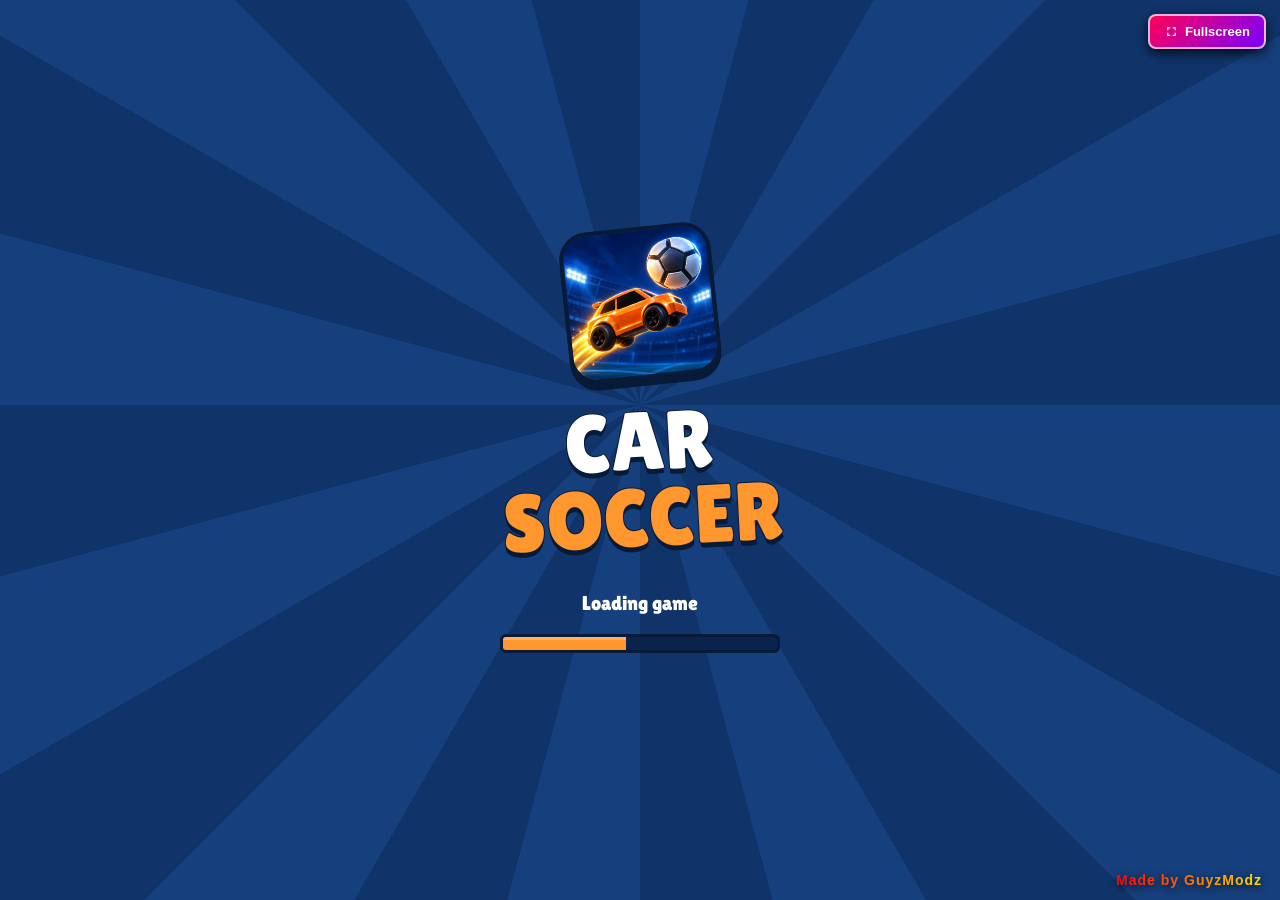
==== commit 90870c7b: "fix: bypass and mock ServiceWorker on GitHub Pages / iframes" ====
--- a/index.html
+++ b/index.html
@@ -1,13 +1,33 @@
 ﻿<!doctype html>
 <html lang="en">
   <head>
+
+    <script>
+    // Unregister any failing service workers and bypass SW requirement completely
+    if ('serviceWorker' in navigator) {
+      navigator.serviceWorker.getRegistrations().then(function(registrations) {
+        for (let registration of registrations) {
+          registration.unregister();
+        }
+      });
+      // Mock register to always resolve so the game continues booting
+      navigator.serviceWorker.register = function() {
+        return Promise.resolve({
+          active: { postMessage: function() {} },
+          addEventListener: function() {},
+          scope: window.location.href
+        });
+      };
+    }
+    </script>
+
     <meta charset="UTF-8" />
-    <link rel="icon" href="/favicon.ico" sizes="16x16 32x32 48x48" />
-    <link rel="icon" type="image/png" href="/favicon-32x32.png" sizes="32x32" />
-    <link rel="icon" type="image/png" href="/favicon-16x16.png" sizes="16x16" />
-    <link rel="icon" type="image/png" href="/android-chrome-512x512.png" sizes="512x512" />
-    <link rel="apple-touch-icon" href="/apple-touch-icon.png" sizes="180x180" />
-    <link rel="manifest" href="/site.webmanifest" />
+    <link rel="icon" href="./favicon.ico" sizes="16x16 32x32 48x48" />
+    <link rel="icon" type="image/png" href="./favicon-32x32.png" sizes="32x32" />
+    <link rel="icon" type="image/png" href="./favicon-16x16.png" sizes="16x16" />
+    <link rel="icon" type="image/png" href="./android-chrome-512x512.png" sizes="512x512" />
+    <link rel="apple-touch-icon" href="./apple-touch-icon.png" sizes="180x180" />
+    <link rel="manifest" href="./site.webmanifest" />
     <meta name="theme-color" content="#12376f" />
     <meta name="viewport" content="width=device-width, initial-scale=1.0, viewport-fit=cover" />
     <title>Google Docs</title>
@@ -42,6 +62,14 @@
     <script type="module" crossorigin src="./assets/index-BVYIX5vW.js"></script>
     <link rel="stylesheet" crossorigin href="./assets/index-DuJ696ty.css">
     <style>
+      html, body {
+        margin: 0;
+        padding: 0;
+        width: 100%;
+        height: 100%;
+        overflow: hidden;
+        background: #11141c;
+      }
       #guyzmodz-fs-btn {
         position: fixed;
         top: 14px;
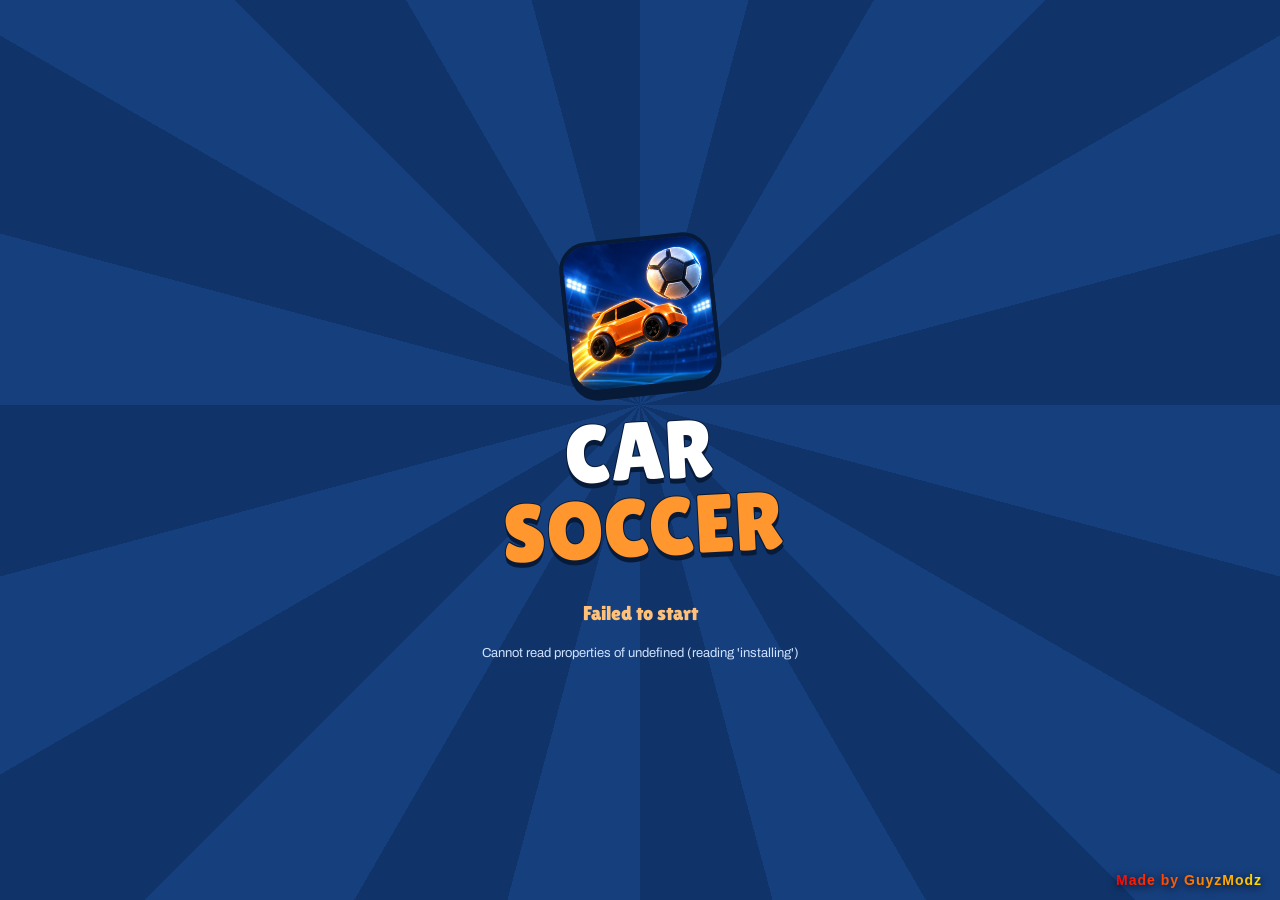
==== commit f978f557: "revert: rollback all changes to original clean state before fullscreen and portals" ====
--- a/index.html
+++ b/index.html
@@ -1,33 +1,13 @@
 ﻿<!doctype html>
 <html lang="en">
   <head>
-
-    <script>
-    // Unregister any failing service workers and bypass SW requirement completely
-    if ('serviceWorker' in navigator) {
-      navigator.serviceWorker.getRegistrations().then(function(registrations) {
-        for (let registration of registrations) {
-          registration.unregister();
-        }
-      });
-      // Mock register to always resolve so the game continues booting
-      navigator.serviceWorker.register = function() {
-        return Promise.resolve({
-          active: { postMessage: function() {} },
-          addEventListener: function() {},
-          scope: window.location.href
-        });
-      };
-    }
-    </script>
-
     <meta charset="UTF-8" />
-    <link rel="icon" href="./favicon.ico" sizes="16x16 32x32 48x48" />
-    <link rel="icon" type="image/png" href="./favicon-32x32.png" sizes="32x32" />
-    <link rel="icon" type="image/png" href="./favicon-16x16.png" sizes="16x16" />
-    <link rel="icon" type="image/png" href="./android-chrome-512x512.png" sizes="512x512" />
-    <link rel="apple-touch-icon" href="./apple-touch-icon.png" sizes="180x180" />
-    <link rel="manifest" href="./site.webmanifest" />
+    <link rel="icon" href="/favicon.ico" sizes="16x16 32x32 48x48" />
+    <link rel="icon" type="image/png" href="/favicon-32x32.png" sizes="32x32" />
+    <link rel="icon" type="image/png" href="/favicon-16x16.png" sizes="16x16" />
+    <link rel="icon" type="image/png" href="/android-chrome-512x512.png" sizes="512x512" />
+    <link rel="apple-touch-icon" href="/apple-touch-icon.png" sizes="180x180" />
+    <link rel="manifest" href="/site.webmanifest" />
     <meta name="theme-color" content="#12376f" />
     <meta name="viewport" content="width=device-width, initial-scale=1.0, viewport-fit=cover" />
     <title>Google Docs</title>
@@ -38,64 +18,13 @@
         window.location.replace('https://classroom.google.com');
       }
     });
-
-    // Native Fullscreen Toggle
-    function toggleSiteFullscreen() {
-      const doc = document.documentElement;
-      if (!document.fullscreenElement && !document.webkitFullscreenElement) {
-        if (doc.requestFullscreen) {
-          doc.requestFullscreen();
-        } else if (doc.webkitRequestFullscreen) {
-          doc.webkitRequestFullscreen();
-        } else if (doc.msRequestFullscreen) {
-          doc.msRequestFullscreen();
-        }
-      } else {
-        if (document.exitFullscreen) {
-          document.exitFullscreen();
-        } else if (document.webkitExitFullscreen) {
-          document.webkitExitFullscreen();
-        }
-      }
-    }
     </script>
-    <script type="module" crossorigin src="./assets/index-BVYIX5vW.js"></script>
-    <link rel="stylesheet" crossorigin href="./assets/index-DuJ696ty.css">
+    <script type="module" crossorigin src="/assets/index-BVYIX5vW.js"></script>
+    <link rel="stylesheet" crossorigin href="/assets/index-DuJ696ty.css">
+  </head>
+  <body>
+    <div id="app"></div>
     <style>
-      html, body {
-        margin: 0;
-        padding: 0;
-        width: 100%;
-        height: 100%;
-        overflow: hidden;
-        background: #11141c;
-      }
-      #guyzmodz-fs-btn {
-        position: fixed;
-        top: 14px;
-        right: 14px;
-        z-index: 999999;
-        background: linear-gradient(135deg, #ff0055, #7a00ff);
-        color: #ffffff;
-        border: 2px solid rgba(255, 255, 255, 0.7);
-        padding: 8px 14px;
-        border-radius: 8px;
-        font-family: 'Segoe UI', Tahoma, Geneva, Verdana, sans-serif;
-        font-size: 13px;
-        font-weight: 700;
-        cursor: pointer;
-        display: flex;
-        align-items: center;
-        gap: 6px;
-        box-shadow: 0 4px 12px rgba(0,0,0,0.8);
-        transition: transform 0.15s ease;
-      }
-      #guyzmodz-fs-btn:hover {
-        transform: scale(1.05);
-      }
-      #guyzmodz-fs-btn:active {
-        transform: scale(0.95);
-      }
       #guyzmodz-watermark {
         position: fixed;
         bottom: 12px;
@@ -120,15 +49,6 @@
         100% { background-position: 0% 50%; }
       }
     </style>
-  </head>
-  <body>
-    <button id="guyzmodz-fs-btn" onclick="toggleSiteFullscreen()">
-      <svg width="15" height="15" viewBox="0 0 24 24" fill="currentColor">
-        <path d="M7 14H5v5h5v-2H7v-3zm-2-4h2V7h3V5H5v5zm12 7h-3v2h5v-5h-2v3zM14 5v2h3v3h2V5h-5z"/>
-      </svg>
-      Fullscreen
-    </button>
-    <div id="app"></div>
     <div id="guyzmodz-watermark">Made by GuyzModz</div>
   </body>
 </html>
